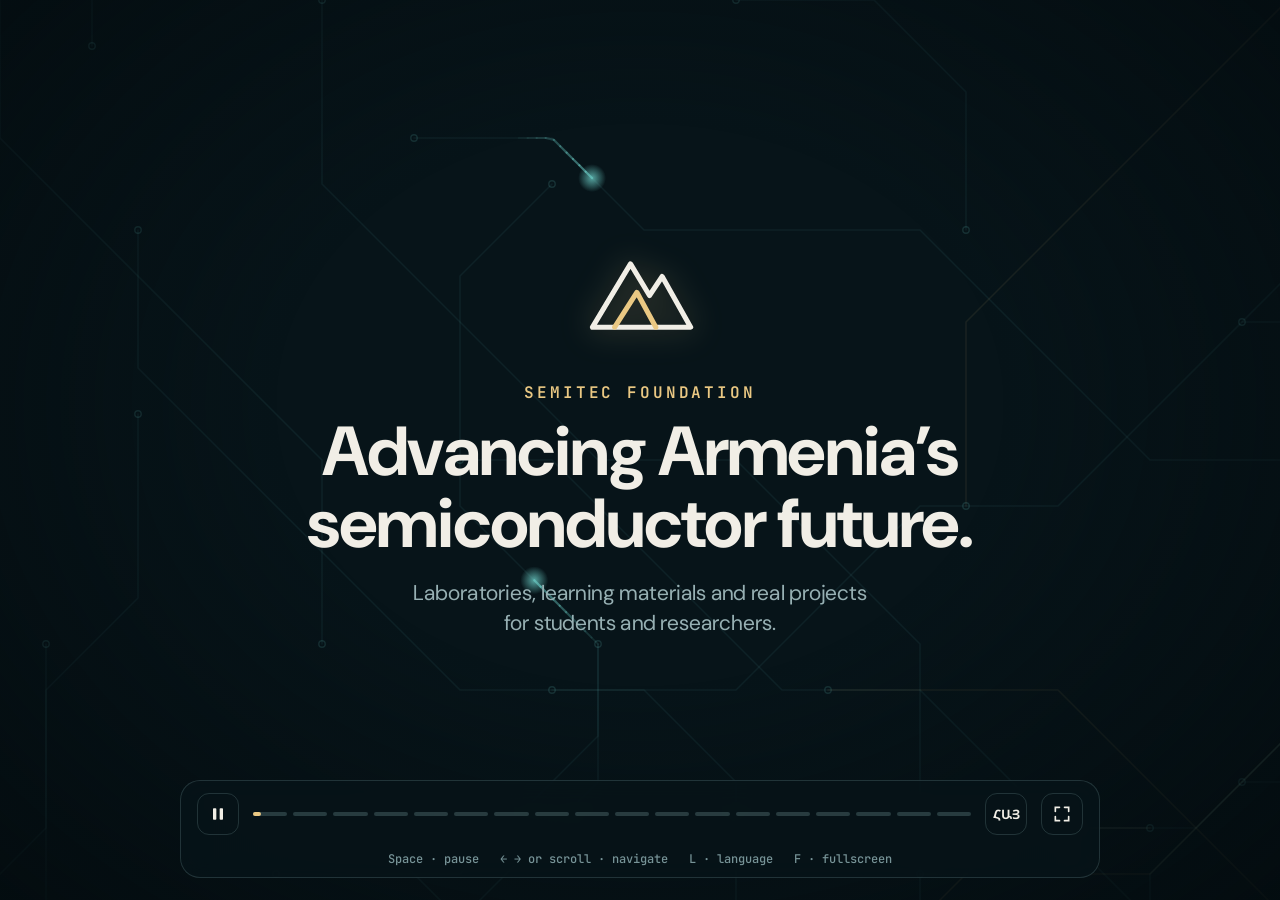
==== expo/index.html @ ccad84dd "Focus Areas: five directions, presentation chapters and path events - Replace the six charter cards " ====
<!DOCTYPE html>
<html lang="en">
<head>
<meta charset="utf-8">
<meta name="viewport" content="width=device-width, initial-scale=1">
<title>SemiTec Foundation — Expo presentation</title>
<link rel="preconnect" href="https://fonts.googleapis.com">
<link rel="stylesheet" href="https://fonts.googleapis.com/css2?family=DM+Sans:opsz,wght@9..40,400;9..40,500;9..40,700&family=Noto+Sans+Armenian:wght@400;500;700&family=JetBrains+Mono:wght@400;600&display=swap">
<link rel="stylesheet" href="css/expo.css">
</head>
<body>
<canvas id="backdrop" aria-hidden="true"></canvas>

<main id="stage" aria-live="polite">

  <!-- 1 · INTRO -->
  <section class="scene s-intro" data-duration="9000">
    <svg class="logo-mark a" viewBox="0 0 40 40" aria-hidden="true" style="--anim:fade;--d:.1s">
      <path class="draw" pathLength="1" d="M5 29 17 9l6 10 4-6 9 16H5Z" style="--d:.2s;--dur:2.2s"/>
      <path class="draw gold" pathLength="1" d="m12 29 7-11 6 11" style="--d:1.2s;--dur:1.6s"/>
    </svg>
    <p class="kicker a" style="--d:1.6s" data-i18n="s1.kicker"></p>
    <h1 class="words" data-i18n="s1.title" style="--d:2s"></h1>
    <p class="sub a" style="--d:3.6s" data-i18n="s1.sub"></p>
    <div class="scanline a" style="--anim:scan;--d:2.4s;--dur:3s"></div>
  </section>

  <!-- 2 · THE GAP -->
  <section class="scene s-gap" data-chapter="labs" data-duration="11000">
    <p class="kicker a" data-i18n="s2.kicker"></p>
    <h2 class="words small" data-i18n="s2.title" style="--d:.3s"></h2>
    <svg class="gap-art" viewBox="0 0 1600 420" aria-hidden="true">
      <defs>
        <linearGradient id="cliff" x1="0" y1="0" x2="0" y2="1">
          <stop offset="0" stop-color="#16343a"/><stop offset="1" stop-color="#071419" stop-opacity="0"/>
        </linearGradient>
      </defs>
      <g class="a" style="--anim:left;--d:1.4s">
        <path d="M0 200 H500 L460 420 H0 Z" fill="url(#cliff)" stroke="#397b80" stroke-width="2"/>
        <text x="60" y="270" class="t-big" data-i18n="s2.left"></text>
        <text x="60" y="314" class="t-small" data-i18n="s2.leftSub"></text>
      </g>
      <g class="a" style="--anim:right;--d:1.6s">
        <path d="M1100 200 H1600 V420 H1140 Z" fill="url(#cliff)" stroke="#397b80" stroke-width="2"/>
        <text x="1540" y="270" class="t-big" text-anchor="end" data-i18n="s2.right"></text>
        <text x="1540" y="314" class="t-small" text-anchor="end" data-i18n="s2.rightSub"></text>
      </g>
      <g class="planks">
        <rect class="a" x="510" y="186" width="62" height="22" rx="4" style="--anim:drop;--d:3.0s"/>
        <rect class="a" x="584" y="186" width="62" height="22" rx="4" style="--anim:drop;--d:3.15s"/>
        <rect class="a" x="658" y="186" width="62" height="22" rx="4" style="--anim:drop;--d:3.3s"/>
        <rect class="a" x="732" y="186" width="62" height="22" rx="4" style="--anim:drop;--d:3.45s"/>
        <rect class="a" x="806" y="186" width="62" height="22" rx="4" style="--anim:drop;--d:3.6s"/>
        <rect class="a" x="880" y="186" width="62" height="22" rx="4" style="--anim:drop;--d:3.75s"/>
        <rect class="a" x="954" y="186" width="62" height="22" rx="4" style="--anim:drop;--d:3.9s"/>
        <rect class="a" x="1028" y="186" width="62" height="22" rx="4" style="--anim:drop;--d:4.05s"/>
      </g>
      <path class="draw" pathLength="1" d="M510 166 Q800 76 1090 166" fill="none" stroke="#eac883" stroke-width="3" style="--d:4.3s;--dur:1.4s"/>
      <text class="a t-bridge" x="800" y="96" text-anchor="middle" style="--anim:fade;--d:5s" data-i18n="s2.bridge"></text>
      <circle class="pulse-dot" cx="0" cy="196" r="9"/>
    </svg>
    <p class="note a" style="--d:6s" data-i18n="s2.note"></p>
  </section>

  <!-- 3 · PURPOSE -->
  <section class="scene s-purpose" data-duration="11000">
    <p class="kicker a" data-i18n="s3.kicker"></p>
    <h2 class="words" data-i18n="s3.title" style="--d:.3s"></h2>
    <div class="pillars">
      <svg class="pillar-link" viewBox="0 0 1660 40" preserveAspectRatio="none" aria-hidden="true">
        <path class="draw flowline" pathLength="1" d="M0 20 H1660" style="--d:1.2s;--dur:2s"/>
      </svg>
      <article class="card a" style="--anim:rise;--d:1.4s">
        <svg class="icon" viewBox="0 0 64 64" aria-hidden="true"><rect x="8" y="34" width="48" height="18" rx="3"/><rect x="16" y="12" width="32" height="22" rx="3"/><path d="M24 52v6M40 52v6M22 20h20M22 26h12"/></svg>
        <h3 data-i18n="s3.p1"></h3><p data-i18n="s3.p1t"></p>
      </article>
      <article class="card a" style="--anim:rise;--d:2.2s">
        <svg class="icon" viewBox="0 0 64 64" aria-hidden="true"><path d="M10 14h18a6 6 0 0 1 6 6v32a5 5 0 0 0-5-5H10Z"/><path d="M54 14H40a6 6 0 0 0-6 6v32a5 5 0 0 1 5-5h15Z"/></svg>
        <h3 data-i18n="s3.p2"></h3><p data-i18n="s3.p2t"></p>
      </article>
      <article class="card a" style="--anim:rise;--d:3.0s">
        <svg class="icon" viewBox="0 0 64 64" aria-hidden="true"><circle cx="32" cy="32" r="22"/><circle cx="32" cy="32" r="12"/><circle cx="32" cy="32" r="3"/><path d="M32 4v8M32 52v8M4 32h8M52 32h8"/></svg>
        <h3 data-i18n="s3.p3"></h3><p data-i18n="s3.p3t"></p>
      </article>
    </div>
  </section>

  <!-- 4 · LABORATORY -->
  <section class="scene s-lab" data-chapter="labs" data-duration="12000">
    <div class="col">
      <p class="kicker a" data-i18n="s4.kicker"></p>
      <h2 class="words" data-i18n="s4.title" style="--d:.3s"></h2>
      <ul class="ticks">
        <li class="a" style="--anim:left;--d:1.6s" data-i18n="s4.i1"></li>
        <li class="a" style="--anim:left;--d:2.2s" data-i18n="s4.i2"></li>
        <li class="a" style="--anim:left;--d:2.8s" data-i18n="s4.i3"></li>
        <li class="a" style="--anim:left;--d:3.4s" data-i18n="s4.i4"></li>
      </ul>
    </div>
    <div class="lab-room a" style="--anim:fade;--d:.8s">
      <div class="benches">
        <div class="bench a" style="--anim:pop;--d:1.4s"><i class="scr"></i><i class="pcb"></i></div>
        <div class="bench a" style="--anim:pop;--d:1.6s"><i class="scr"></i><i class="pcb"></i></div>
        <div class="bench a" style="--anim:pop;--d:1.8s"><i class="scr"></i><i class="pcb"></i></div>
        <div class="bench a" style="--anim:pop;--d:2.0s"><i class="scr"></i><i class="pcb"></i></div>
        <div class="bench a" style="--anim:pop;--d:2.2s"><i class="scr"></i><i class="pcb"></i></div>
        <div class="bench a" style="--anim:pop;--d:2.4s"><i class="scr"></i><i class="pcb"></i></div>
        <div class="bench a" style="--anim:pop;--d:2.6s"><i class="scr"></i><i class="pcb"></i></div>
        <div class="bench a" style="--anim:pop;--d:2.8s"><i class="scr"></i><i class="pcb"></i></div>
      </div>
      <p class="room-label a" style="--anim:fade;--d:4s" data-i18n="s4.label"></p>
    </div>
  </section>

  <!-- 5 · BOARD -->
  <section class="scene s-board" data-chapter="labs" data-duration="15000">
    <div class="board-head">
      <p class="kicker a" data-i18n="s5.kicker"></p>
      <h2 class="words" data-i18n="s5.title" style="--d:.3s"></h2>
      <p class="sub a" style="--d:1.2s" data-i18n="s5.sub"></p>
    </div>
    <div class="board-wrap a" style="--anim:zoom;--d:.6s;--dur:1.6s"><div class="board-slot"></div></div>
    <div class="specs">
      <div class="spec a" style="--anim:rise;--d:3.2s"><b class="count" data-to="154" data-suffix="K" data-delay="3.4"></b><span data-i18n="s5.k1"></span></div>
      <div class="spec a" style="--anim:rise;--d:3.5s"><b class="count" data-to="71" data-suffix="K" data-delay="3.7"></b><span data-i18n="s5.k2"></span></div>
      <div class="spec a" style="--anim:rise;--d:3.8s"><b class="count" data-to="360" data-delay="4.0"></b><span data-i18n="s5.k3"></span></div>
      <div class="spec a" style="--anim:rise;--d:4.1s"><b class="count" data-to="7.6" data-dec="1" data-suffix=" Mb" data-delay="4.3"></b><span data-i18n="s5.k4"></span></div>
      <div class="spec a" style="--anim:rise;--d:4.4s"><b class="count" data-to="4" data-delay="4.6"></b><span data-i18n="s5.k5"></span></div>
      <div class="spec a" style="--anim:rise;--d:4.7s"><b>4–8 GB</b><span data-i18n="s5.k6"></span></div>
    </div>
    <p class="io a" style="--anim:fade;--d:6s" data-i18n="s5.io"></p>
    <p class="note a" style="--d:8s" data-i18n="s5.note"></p>
  </section>

  <!-- 6 · BOARD TOUR -->
  <section class="scene s-tour" data-chapter="labs" data-duration="38000">
    <div class="tour-side">
      <p class="kicker a" data-i18n="tour.kicker"></p>
      <div class="tour-card a" style="--anim:left;--d:.6s">
        <p class="tour-num"><b>01</b> / 12</p>
        <h2 class="tour-name"></h2>
        <p class="tour-text"></p>
        <div class="tour-bar"><i></i></div>
      </div>
    </div>
    <div class="tour-view a" style="--anim:zoom;--d:.2s;--dur:1.4s">
      <div class="tour-cam"><div class="board-slot tour-board"></div></div>
    </div>
  </section>

  <!-- 7 · INSIDE THE FPGA -->
  <section class="scene s-zoom" data-chapter="labs" data-duration="33000">
    <div class="zoom-side">
      <p class="kicker a" data-i18n="f.kicker"></p>
      <h2 class="words" data-i18n="f.title" style="--d:.3s"></h2>
      <ol class="crumbs a" style="--anim:fade;--d:1s">
        <li data-i18n="f.l0"></li><li data-i18n="f.l1"></li><li data-i18n="f.l2"></li>
        <li data-i18n="f.l3"></li><li data-i18n="f.l4"></li><li data-i18n="f.l5"></li>
      </ol>
      <p class="zoom-text"></p>
      <p class="zoom-note" data-i18n="f.note"></p>
    </div>
    <div class="zoom-view a" style="--anim:fade;--d:.2s">
      <!-- L0 package -->
      <div class="zl" style="--ox:50%;--oy:50%">
        <svg viewBox="0 0 1000 800">
          <defs><linearGradient id="zlid" x1="0" y1="0" x2="1" y2="1"><stop offset="0" stop-color="#d8dcdf"/><stop offset=".55" stop-color="#9ea7ac"/><stop offset="1" stop-color="#cfd4d7"/></linearGradient>
            <pattern id="zball" width="20" height="20" patternUnits="userSpaceOnUse"><circle cx="10" cy="10" r="4" fill="#c9a54e"/></pattern></defs>
          <rect x="230" y="130" width="540" height="540" rx="26" fill="#173a31" stroke="#2f6a5a" stroke-width="3"/>
          <rect x="246" y="146" width="508" height="508" rx="20" fill="url(#zball)" opacity=".35"/>
          <rect x="320" y="220" width="360" height="360" rx="16" fill="url(#zlid)" stroke="#6d777c" stroke-width="2"/>
          <text x="500" y="378" class="zt-big">XCZU3EG</text>
          <text x="500" y="420" class="zt-mid">-2SFVC784E</text>
          <text x="500" y="470" class="zt-sm">Zynq UltraScale+ MPSoC</text>
          <circle cx="345" cy="245" r="7" fill="#6d777c"/>
        </svg>
      </div>
      <!-- L1 die: PS + PL -->
      <div class="zl" style="--ox:76.5%;--oy:40%">
        <svg viewBox="0 0 1000 800">
          <rect x="90" y="50" width="820" height="700" rx="10" class="z-die"/>
          <rect x="110" y="70" width="290" height="660" rx="8" class="z-psr"/>
          <text x="255" y="108" class="zh">PS</text>
          <rect x="130" y="130" width="250" height="170" rx="6" class="z-sub"/><text x="255" y="156" class="zs">APU</text>
          <rect x="146" y="170" width="104" height="54" rx="4" class="z-core"/><text x="198" y="204" class="zc">A53</text>
          <rect x="260" y="170" width="104" height="54" rx="4" class="z-core"/><text x="312" y="204" class="zc">A53</text>
          <rect x="146" y="232" width="104" height="54" rx="4" class="z-core"/><text x="198" y="266" class="zc">A53</text>
          <rect x="260" y="232" width="104" height="54" rx="4" class="z-core"/><text x="312" y="266" class="zc">A53</text>
          <rect x="130" y="316" width="120" height="96" rx="6" class="z-sub"/><text x="190" y="358" class="zs">RPU</text><text x="190" y="384" class="zs2">2× R5F</text>
          <rect x="260" y="316" width="120" height="96" rx="6" class="z-sub"/><text x="320" y="358" class="zs">GPU</text><text x="320" y="384" class="zs2">Mali-400</text>
          <rect x="130" y="428" width="250" height="80" rx="6" class="z-sub"/><text x="255" y="476" class="zs">DDR4 controller</text>
          <rect x="130" y="524" width="250" height="80" rx="6" class="z-sub"/><text x="255" y="572" class="zs">USB · SD · UART · DP</text>
          <rect x="130" y="620" width="250" height="90" rx="6" class="z-sub"/><text x="255" y="672" class="zs">PMU · CSU</text>
          <rect x="420" y="70" width="470" height="660" rx="8" class="z-plr"/>
          <text x="655" y="58" class="zh2">PL</text>
          <g class="z-crs"></g>
        </svg>
      </div>
      <!-- L2 clock region (columns are generated) -->
      <div class="zl" style="--ox:40%;--oy:36%">
        <svg viewBox="0 0 1000 800"><g class="z-cols"></g></svg>
      </div>
      <!-- L3 sites (generated) -->
      <div class="zl" style="--ox:31%;--oy:42%">
        <svg viewBox="0 0 1000 800"><g class="z-sites"></g></svg>
      </div>
      <!-- L4 BELs in a slice (generated) -->
      <div class="zl" style="--ox:50%;--oy:50%">
        <svg viewBox="0 0 1000 800"><g class="z-bels"></g></svg>
      </div>
      <!-- L5 DSP48E2 + RAMB36E2 -->
      <div class="zl" style="--ox:50%;--oy:50%">
        <svg viewBox="0 0 1000 800">
          <text x="250" y="70" class="zh3">DSP48E2</text><text x="250" y="100" class="zs2">× 360 · XCZU3EG</text>
          <rect x="40" y="130" width="420" height="560" rx="14" class="z-dsp"/>
          <g class="z-io"><text x="60" y="200">A · 30</text><text x="60" y="290">D · 27</text><text x="60" y="420">B · 18</text><text x="60" y="560">C · 48</text></g>
          <rect x="150" y="210" width="120" height="90" rx="8" class="z-unit"/><text x="210" y="250" class="zu">Pre-adder</text><text x="210" y="276" class="zu2">27-bit</text>
          <rect x="150" y="360" width="120" height="110" rx="8" class="z-unit"/><text x="210" y="410" class="zu">Multiplier</text><text x="210" y="436" class="zu2">27 × 18</text>
          <rect x="300" y="300" width="130" height="190" rx="8" class="z-unit hot"/><text x="365" y="384" class="zu">ALU</text><text x="365" y="410" class="zu2">48-bit</text>
          <rect x="300" y="540" width="130" height="80" rx="8" class="z-unit"/><text x="365" y="576" class="zu">Pattern</text><text x="365" y="600" class="zu2">detector</text>
          <g class="z-wire"><path d="M110 195 H130 V250 H150"/><path d="M110 285 H150"/><path d="M270 255 H285 V390 H150 M270 415 H300"/><path d="M110 415 H150"/><path d="M110 555 H280 V460 H300"/><path d="M430 395 H455"/><path d="M365 490 V540"/></g>
          <text x="470" y="400" class="zio">P · 48</text>
          <circle r="8" class="z-pulse" style="offset-path:path('M110 195 H130 V250 H150 H270 H285 V395 H300 H430 H470')"/>
          <text x="750" y="70" class="zh3">RAMB36E2</text><text x="750" y="100" class="zs2">× 216 · 7.6 Mb</text>
          <rect x="560" y="130" width="380" height="560" rx="14" class="z-bram"/>
          <rect x="600" y="170" width="300" height="230" rx="8" class="z-half"/><text x="750" y="276" class="zu">RAMB18E2</text><text x="750" y="304" class="zu2">18 Kb · upper</text>
          <rect x="600" y="420" width="300" height="230" rx="8" class="z-half"/><text x="750" y="526" class="zu">RAMB18E2</text><text x="750" y="554" class="zu2">18 Kb · lower</text>
          <g class="z-io"><text x="575" y="724">Port A</text><text x="860" y="724">Port B</text></g>
          <g class="z-bits"></g>
        </svg>
      </div>
    </div>
  </section>

  <!-- 8 · HANDS-ON FLOW -->
  <section class="scene s-flow" data-chapter="library" data-duration="14000">
    <p class="kicker a" data-i18n="s6.kicker"></p>
    <h2 class="words" data-i18n="s6.title" style="--d:.3s"></h2>
    <div class="pipeline">
      <div class="rail"><i class="a" style="--anim:grow;--d:1.2s;--dur:6s;--ease:linear"></i></div>
      <div class="step a" style="--anim:pop;--d:1.2s"><b>1</b><h3 data-i18n="s6.a"></h3><p data-i18n="s6.at"></p></div>
      <div class="step a" style="--anim:pop;--d:2.7s"><b>2</b><h3 data-i18n="s6.b"></h3><p data-i18n="s6.bt"></p></div>
      <div class="step a" style="--anim:pop;--d:4.2s"><b>3</b><h3 data-i18n="s6.c"></h3><p data-i18n="s6.ct"></p></div>
      <div class="step a" style="--anim:pop;--d:5.7s"><b>4</b><h3 data-i18n="s6.d"></h3><p data-i18n="s6.dt"></p></div>
      <div class="step a" style="--anim:pop;--d:7.2s"><b>5</b><h3 data-i18n="s6.e"></h3><p data-i18n="s6.et"></p></div>
    </div>
    <div class="flow-bottom">
      <div class="code a" style="--anim:rise;--d:1.4s">
        <div class="code-bar"><i></i><i></i><i></i><span>blink.sv</span></div>
        <pre class="type" data-delay="1.8" data-cps="34">module blink (
  input  logic clk,
  input  logic rst_n,
  output logic led
);
  logic [26:0] count;

  always_ff @(posedge clk or negedge rst_n)
    if (!rst_n) count &lt;= '0;
    else        count &lt;= count + 1'b1;

  assign led = count[26];
endmodule</pre>
      </div>
      <div class="wave a" style="--anim:fade;--d:3.4s">
        <svg viewBox="0 0 520 170" aria-hidden="true">
          <text x="0" y="34">clk</text><path class="wv clk" d="M70 44 h12 v-24 h12 v24 h12 v-24 h12 v24 h12 v-24 h12 v24 h12 v-24 h12 v24 h12 v-24 h12 v24 h12 v-24 h12 v24 h12 v-24 h12 v24 h12 v-24 h12 v24 h12 v-24 h12 v24 h12 v-24 h12 v24 h12 v-24 h12 v24 h12 v-24 h12 v24 h12 v-24 h12 v24"/>
          <text x="0" y="94">count</text><path class="wv bus" d="M70 84 h70 l6 -10 h60 l6 10 h60 l6 -10 h60 l6 10 h60 l6 -10 h80 M70 84 h70 l6 10 h60 l6 -10 h60 l6 10 h60 l6 -10 h60 l6 10 h80"/>
          <text x="0" y="154">led</text><path class="wv led" d="M70 164 h180 v-24 h200 v24 h50"/>
        </svg>
      </div>
      <div class="mini-board a" style="--anim:zoom;--d:6.6s">
        <div class="mini-leds"><i></i><i></i><i></i><i></i><i></i><i></i><i></i><i></i></div>
        <p data-i18n="s6.live"></p>
      </div>
    </div>
  </section>

  <!-- 9 · TOOLCHAIN -->
  <section class="scene s-tools" data-chapter="library" data-duration="15000">
    <p class="kicker a" data-i18n="t.kicker"></p>
    <h2 class="words" data-i18n="t.title" style="--d:.3s"></h2>
    <div class="tools">
      <article class="tool a" style="--anim:rise;--d:1.2s">
        <div class="tool-head"><svg class="ticon" viewBox="0 0 48 48" aria-hidden="true"><rect x="12" y="12" width="24" height="24" rx="3"/><path d="M18 6v6M24 6v6M30 6v6M18 36v6M24 36v6M30 36v6M6 18h6M6 24h6M6 30h6M36 18h6M36 24h6M36 30h6"/></svg>
          <div><h3>Vivado</h3><p data-i18n="t.v"></p></div></div>
        <ul><li data-i18n="t.v1"></li><li data-i18n="t.v2"></li><li data-i18n="t.v3"></li></ul>
      </article>
      <article class="tool a" style="--anim:rise;--d:1.8s">
        <div class="tool-head"><svg class="ticon" viewBox="0 0 48 48" aria-hidden="true"><path d="M17 12 7 24l10 12M31 12l10 12-10 12M27 8l-6 32"/></svg>
          <div><h3>Vitis</h3><p data-i18n="t.s"></p></div></div>
        <ul><li data-i18n="t.s1"></li><li data-i18n="t.s2"></li><li data-i18n="t.s3"></li></ul>
      </article>
      <article class="tool a" style="--anim:rise;--d:2.4s">
        <div class="tool-head"><svg class="ticon" viewBox="0 0 48 48" aria-hidden="true"><rect x="8" y="8" width="32" height="32" rx="5"/><path d="M14 18h6M14 24h20M14 30h14"/><circle cx="34" cy="18" r="2.5"/></svg>
          <div><h3>PYNQ · Jupyter</h3><p data-i18n="t.p"></p></div></div>
        <ul><li data-i18n="t.p1"></li><li data-i18n="t.p2"></li><li data-i18n="t.p3"></li></ul>
      </article>
    </div>
    <div class="bd a" style="--anim:fade;--d:3.4s">
      <p class="bd-title" data-i18n="t.bd"></p>
      <svg viewBox="0 0 1660 230" aria-hidden="true">
        <g class="bd-wires">
          <path class="draw" pathLength="1" d="M330 115 H450" style="--d:4.4s"/>
          <path class="draw" pathLength="1" d="M710 115 H760 V45 H860" style="--d:4.8s"/>
          <path class="draw" pathLength="1" d="M710 115 H860" style="--d:5s"/>
          <path class="draw" pathLength="1" d="M710 115 H760 V185 H860" style="--d:5.2s"/>
          <path class="draw" pathLength="1" d="M1160 185 H1260 V215 H170 V170" style="--d:5.8s;--dur:2s"/>
        </g>
        <g class="bd-flow">
          <path d="M330 115 H450"/><path d="M710 115 H760 V45 H860"/><path d="M710 115 H860"/><path d="M710 115 H760 V185 H860"/><path d="M1160 185 H1260 V215 H170 V170"/>
        </g>
        <g class="bd-block a" style="--anim:pop;--d:3.8s"><rect x="10" y="60" width="320" height="110" rx="12"/><text x="170" y="108">Zynq UltraScale+</text><text x="170" y="136" class="sm">Processing System</text></g>
        <g class="bd-block a" style="--anim:pop;--d:4.2s"><rect x="450" y="75" width="260" height="80" rx="12"/><text x="580" y="122">AXI Interconnect</text></g>
        <g class="bd-block ip a" style="--anim:pop;--d:4.6s"><rect x="860" y="20" width="300" height="52" rx="10"/><text x="1010" y="53">sensor_if · custom IP</text></g>
        <g class="bd-block ip a" style="--anim:pop;--d:4.8s"><rect x="860" y="90" width="300" height="52" rx="10"/><text x="1010" y="123">axi_gpio · LEDs</text></g>
        <g class="bd-block ip a" style="--anim:pop;--d:5s"><rect x="860" y="160" width="300" height="52" rx="10"/><text x="1010" y="193">axi_dma · data to DDR4</text></g>
        <g class="bd-block out a" style="--anim:pop;--d:6.4s"><rect x="1330" y="60" width="320" height="110" rx="12"/><text x="1490" y="108">bitstream + XSA</text><text x="1490" y="136" class="sm">→ Vitis · PYNQ</text></g>
        <path class="draw bd-arrow" pathLength="1" d="M1160 46 H1250 V115 H1330" style="--d:6.2s"/>
      </svg>
    </div>
  </section>

  <!-- 10 · PS + PL, RESULTS ON THE PC -->
  <section class="scene s-pspl" data-chapter="projects" data-duration="17000">
    <div class="pspl-head">
      <p class="kicker a" data-i18n="z.kicker"></p>
      <h2 class="words" data-i18n="z.title" style="--d:.3s"></h2>
    </div>
    <div class="zynq a" style="--anim:zoom;--d:.8s">
      <svg viewBox="0 0 820 640" aria-hidden="true">
        <rect class="z-chip draw" pathLength="1" x="20" y="20" width="780" height="470" rx="18" style="--d:1s;--dur:1.6s"/>
        <text x="410" y="56" class="z-name">AMD Zynq UltraScale+ · XCZU3EG</text>
        <g class="a" style="--anim:left;--d:1.6s">
          <rect class="z-ps" x="50" y="80" width="300" height="380" rx="14"/>
          <text x="200" y="116" class="z-h">PS</text><text x="200" y="140" class="z-s" data-i18n="z.ps"></text>
          <rect class="z-core" x="80" y="160" width="110" height="70" rx="8"/><text x="135" y="201" class="z-c">A53</text>
          <rect class="z-core" x="210" y="160" width="110" height="70" rx="8"/><text x="265" y="201" class="z-c">A53</text>
          <rect class="z-core" x="80" y="244" width="110" height="70" rx="8"/><text x="135" y="285" class="z-c">A53</text>
          <rect class="z-core" x="210" y="244" width="110" height="70" rx="8"/><text x="265" y="285" class="z-c">A53</text>
          <rect class="z-row" x="80" y="332" width="240" height="46" rx="8"/><text x="200" y="361" class="z-r">DDR4 controller</text>
          <rect class="z-row" x="80" y="392" width="240" height="46" rx="8"/><text x="200" y="421" class="z-r">USB · Ethernet · UART</text>
        </g>
        <g class="a" style="--anim:right;--d:1.9s">
          <rect class="z-pl" x="470" y="80" width="300" height="380" rx="14"/>
          <text x="620" y="116" class="z-h">PL</text><text x="620" y="140" class="z-s" data-i18n="z.pl"></text>
          <rect class="z-blk" x="500" y="168" width="240" height="70" rx="8"/><text x="620" y="209" class="z-r" data-i18n="z.b1"></text>
          <rect class="z-blk" x="500" y="258" width="240" height="70" rx="8"/><text x="620" y="299" class="z-r" data-i18n="z.b2"></text>
          <rect class="z-blk" x="500" y="348" width="240" height="70" rx="8"/><text x="620" y="389" class="z-r" data-i18n="z.b3"></text>
        </g>
        <g class="z-axi a" style="--anim:fade;--d:2.8s">
          <path d="M350 203 H470"/><path d="M350 293 H470"/><path d="M350 383 H470"/>
          <text x="410" y="190">AXI</text><text x="410" y="280">AXI</text><text x="410" y="370">AXI</text>
        </g>
        <g class="z-out a" style="--anim:up;--d:3.4s">
          <path d="M200 490 V540"/><path d="M620 490 V540"/>
          <rect x="50" y="540" width="300" height="76" rx="12"/><text x="200" y="573" class="z-r">Ethernet · USB</text><text x="200" y="599" class="z-s" data-i18n="z.o1"></text>
          <rect x="470" y="540" width="300" height="76" rx="12"/><text x="620" y="573" class="z-r">Mini DisplayPort</text><text x="620" y="599" class="z-s" data-i18n="z.o2"></text>
        </g>
      </svg>
    </div>
    <div class="monitor a" style="--anim:tilt-in;--d:1.4s;--dur:1.6s">
      <div class="screen">
        <div class="nb-bar"><i></i><i></i><i></i><span>sensor_lab.ipynb — Jupyter</span><b class="kernel">Python 3 (PYNQ)</b></div>
        <div class="nb-cell"><span class="nb-in">In [1]:</span>
<pre class="type" data-lang="py" data-delay="2.4" data-cps="44">from pynq import Overlay, allocate
import matplotlib.pyplot as plt

ol  = Overlay("sensor_lab.bit")    # load the PL design
dma = ol.axi_dma
buf = allocate(shape=(1024,), dtype="u2")

dma.recvchannel.transfer(buf)      # PL → DDR4
dma.recvchannel.wait()
plt.plot(buf)                      # result on the PC</pre></div>
        <div class="nb-out a" style="--anim:fade;--d:10.2s"><span class="nb-in">Out[1]:</span>
          <svg viewBox="0 0 600 190" aria-hidden="true">
            <g class="grid"><path d="M40 20 H590 M40 65 H590 M40 110 H590 M40 155 H590"/><path d="M40 10 V170 H590"/></g>
            <path class="plot draw" pathLength="1" d="" style="--d:10.6s;--dur:2.6s;--ease:linear"/>
          </svg>
          <span class="live-tag"><i class="live"></i>live</span>
        </div>
      </div>
      <div class="stand"></div>
    </div>
  </section>

  <!-- 11 · LIVE DASHBOARDS -->
  <section class="scene s-dash" data-chapter="projects" data-duration="21000">
    <div class="dash-head">
      <p class="kicker a" data-i18n="d.kicker"></p>
      <h2 class="words" data-i18n="d.title" style="--d:.3s"></h2>
      <p class="sub a" style="--d:1s" data-i18n="d.sub"></p>
    </div>
    <div class="dash-mon a" style="--anim:zoom;--d:.8s;--dur:1.4s">
      <div class="dash-screen"><canvas class="dash" width="2400" height="1300"></canvas></div>
      <div class="stand"></div>
    </div>
  </section>

  <!-- 12 · SENSORS AND MEASUREMENT -->
  <section class="scene s-measure" data-chapter="labs" data-duration="16000">
    <p class="kicker a" data-i18n="m.kicker"></p>
    <h2 class="words" data-i18n="m.title" style="--d:.3s"></h2>
    <svg class="bench-art" viewBox="0 0 1660 600" aria-hidden="true">
      <defs>
        <clipPath id="scr"><rect x="1102" y="112" width="436" height="270" rx="6"/></clipPath>
      </defs>
      <!-- wires -->
      <g class="wires">
        <path class="draw" pathLength="1" d="M300 110 C420 110 420 300 560 300" style="--d:2.6s"/>
        <path class="draw" pathLength="1" d="M300 250 C430 250 430 340 560 340" style="--d:2.8s"/>
        <path class="draw" pathLength="1" d="M300 390 C430 390 430 380 560 380" style="--d:3s"/>
        <path class="draw" pathLength="1" d="M300 530 C430 530 430 420 560 420" style="--d:3.2s"/>
        <path class="draw" pathLength="1" d="M730 120 V240" style="--d:3.4s"/>
        <path class="draw probe" pathLength="1" d="M900 330 C980 330 980 470 1080 470" style="--d:4.2s"/>
        <path class="draw probe2" pathLength="1" d="M900 380 C1000 380 1000 520 1080 520" style="--d:4.4s"/>
      </g>
      <g class="sdots">
        <circle r="6" style="offset-path:path('M300 110 C420 110 420 300 560 300');--sd:3.6s"/>
        <circle r="6" style="offset-path:path('M300 250 C430 250 430 340 560 340');--sd:4.1s"/>
        <circle r="6" style="offset-path:path('M300 390 C430 390 430 380 560 380');--sd:4.6s"/>
        <circle r="6" style="offset-path:path('M300 530 C430 530 430 420 560 420');--sd:5.1s"/>
        <circle r="6" class="gold" style="offset-path:path('M900 330 C980 330 980 470 1080 470');--sd:5.4s"/>
      </g>
      <!-- sensor modules -->
      <g class="mod a" style="--anim:left;--d:1.2s"><rect x="40" y="70" width="260" height="80" rx="10"/><circle cx="84" cy="110" r="16"/><text x="118" y="104" class="mt" data-i18n="m.s1"></text><text x="118" y="128" class="ms">I²C · Pmod</text></g>
      <g class="mod a" style="--anim:left;--d:1.4s"><rect x="40" y="210" width="260" height="80" rx="10"/><rect x="70" y="232" width="30" height="36" rx="4"/><text x="118" y="244" class="mt" data-i18n="m.s2"></text><text x="118" y="268" class="ms">SPI · Grove</text></g>
      <g class="mod a" style="--anim:left;--d:1.6s"><rect x="40" y="350" width="260" height="80" rx="10"/><circle cx="72" cy="390" r="13"/><circle cx="104" cy="390" r="13"/><text x="128" y="384" class="mt" data-i18n="m.s3"></text><text x="128" y="408" class="ms">GPIO · Grove</text></g>
      <g class="mod a" style="--anim:left;--d:1.8s"><rect x="40" y="490" width="260" height="80" rx="10"/><path d="M66 530 q10 -22 20 0 t20 0" class="mw"/><text x="128" y="524" class="mt" data-i18n="m.s4"></text><text x="128" y="548" class="ms">ADC · Pmod</text></g>
      <g class="mod a" style="--anim:up;--d:2s"><rect x="620" y="40" width="220" height="80" rx="10"/><circle cx="660" cy="80" r="20"/><circle cx="660" cy="80" r="8"/><text x="696" y="74" class="mt">Camera</text><text x="696" y="98" class="ms">MIPI CSI</text></g>
      <!-- board -->
      <g class="mini-pcb a" style="--anim:pop;--d:.9s">
        <rect x="560" y="240" width="340" height="230" rx="16"/>
        <rect class="soc2" x="680" y="300" width="100" height="100" rx="8"/>
        <text x="730" y="356" class="b-t">ZU3EG</text>
        <text x="730" y="450" class="ms" text-anchor="middle">AUP-ZU3</text>
        <g class="mleds"><circle cx="600" cy="440" r="6"/><circle cx="620" cy="440" r="6"/><circle cx="640" cy="440" r="6"/><circle cx="660" cy="440" r="6"/></g>
      </g>
      <!-- oscilloscope -->
      <g class="scope a" style="--anim:right;--d:1.4s">
        <rect class="body" x="1080" y="80" width="560" height="460" rx="20"/>
        <rect class="scr" x="1102" y="112" width="436" height="270" rx="6"/>
        <g class="grat"><path d="M1102 157 H1538 M1102 202 H1538 M1102 247 H1538 M1102 292 H1538 M1102 337 H1538 M1189 112 V382 M1276 112 V382 M1363 112 V382 M1450 112 V382"/></g>
        <g clip-path="url(#scr)">
          <path class="ch1" d="M1102 200 q27 -60 54 0 t54 0 t54 0 t54 0 t54 0 t54 0 t54 0 t54 0 t54 0 t54 0 t54 0 t54 0 t54 0 t54 0 t54 0 t54 0 t54 0 t54 0"/>
          <path class="ch2" d="M1102 340 v-40 h27 v40 h81 v-40 h27 v40 h81 v-40 h27 v40 h81 v-40 h27 v40 h81 v-40 h27 v40 h81 v-40 h27 v40 h81 v-40 h27 v40 h81 v-40 h27 v40 h81"/>
        </g>
        <text x="1110" y="132" class="rd ch1t">CH1  1.00 kHz  3.30 Vpp</text>
        <text x="1110" y="374" class="rd ch2t">CH2  PWM 25 %</text>
        <g class="knobs"><circle cx="1580" cy="150" r="20"/><circle cx="1580" cy="220" r="20"/><circle cx="1580" cy="290" r="20"/><circle cx="1580" cy="360" r="14"/></g>
        <g class="jacks"><circle cx="1150" cy="470" r="18"/><circle cx="1230" cy="470" r="18"/><circle cx="1310" cy="470" r="18"/><circle cx="1390" cy="470" r="18"/></g>
        <text x="1150" y="514" class="ms" text-anchor="middle">CH1</text><text x="1230" y="514" class="ms" text-anchor="middle">CH2</text>
        <text x="1500" y="476" class="ms" text-anchor="middle" data-i18n="m.scope"></text>
      </g>
    </svg>
    <div class="instr">
      <span class="a" style="--anim:pop;--d:5.2s" data-i18n="m.i1"></span>
      <span class="a" style="--anim:pop;--d:5.4s" data-i18n="m.i2"></span>
      <span class="a" style="--anim:pop;--d:5.6s" data-i18n="m.i3"></span>
      <span class="a" style="--anim:pop;--d:5.8s" data-i18n="m.i4"></span>
      <span class="a" style="--anim:pop;--d:6.0s" data-i18n="m.i5"></span>
    </div>
  </section>

  <!-- 13 · PROJECT IDEAS -->
  <section class="scene s-ideas" data-chapter="projects" data-duration="15000">
    <p class="kicker a" data-i18n="x.kicker"></p>
    <h2 class="words" data-i18n="x.title" style="--d:.3s"></h2>
    <div class="ideas">
      <article class="idea a" style="--anim:rise;--d:1.2s"><svg class="iicon" viewBox="0 0 64 64"><rect x="6" y="16" width="34" height="26" rx="4"/><circle cx="23" cy="29" r="7"/><path d="M40 24l16-8v26l-16-8"/><path class="scanl" d="M8 22h30"/></svg>
        <h3 data-i18n="x.1"></h3><p data-i18n="x.1t"></p><em>MIPI · PL · DisplayPort</em></article>
      <article class="idea a" style="--anim:rise;--d:1.5s"><svg class="iicon" viewBox="0 0 64 64"><path d="M6 50h52"/><path class="bar1" d="M14 50V34"/><path class="bar2" d="M26 50V22"/><path class="bar3" d="M38 50V28"/><path class="bar4" d="M50 50V14"/></svg>
        <h3 data-i18n="x.2"></h3><p data-i18n="x.2t"></p><em>Sensors · AXI DMA · Jupyter</em></article>
      <article class="idea a" style="--anim:rise;--d:1.8s"><svg class="iicon" viewBox="0 0 64 64"><path class="sine" d="M4 32 q7 -20 14 0 t14 0 t14 0 t14 0"/><path d="M4 46h56" class="dim"/></svg>
        <h3 data-i18n="x.3"></h3><p data-i18n="x.3t"></p><em>DSP slices · Oscilloscope</em></article>
      <article class="idea a" style="--anim:rise;--d:2.1s"><svg class="iicon" viewBox="0 0 64 64"><circle cx="32" cy="32" r="20"/><g class="rotor"><path d="M32 14v36M14 32h36"/></g><circle cx="32" cy="32" r="5"/></svg>
        <h3 data-i18n="x.4"></h3><p data-i18n="x.4t"></p><em>PWM · Encoder · Logic analyzer</em></article>
      <article class="idea a" style="--anim:rise;--d:2.4s"><svg class="iicon" viewBox="0 0 64 64"><path d="M8 20h18v24H8z"/><path d="M38 14h18v36H38z"/><path class="zap" d="M26 32h12"/><path d="M44 24l6 8-6 8"/></svg>
        <h3 data-i18n="x.5"></h3><p data-i18n="x.5t"></p><em>Vitis HLS · PYNQ</em></article>
      <article class="idea a" style="--anim:rise;--d:2.7s"><svg class="iicon" viewBox="0 0 64 64"><rect x="10" y="10" width="44" height="44" rx="4"/><path d="M10 21h44M10 32h44M10 43h44M21 10v44M32 10v44M43 10v44"/><rect class="cellx" x="33" y="22" width="9" height="9"/></svg>
        <h3 data-i18n="x.6"></h3><p data-i18n="x.6t"></p><em>BIST · ECC · JTAG</em></article>
    </div>
  </section>

  <!-- 14 · LAB GALLERY (plays only when photos are listed in GALLERY in js/content.js) -->
  <section class="scene s-gallery" data-chapter="labs" data-duration="12000">
    <div class="gal-stage"></div>
    <div class="gal-cap">
      <p class="kicker a" data-i18n="g.kicker"></p>
      <h2 class="words" data-i18n="g.title" style="--d:.3s"></h2>
    </div>
  </section>

  <!-- 15 · MATERIALS -->
  <section class="scene s-materials" data-chapter="library" data-duration="13000">
    <div class="col">
      <p class="kicker a" data-i18n="s7.kicker"></p>
      <h2 class="words" data-i18n="s7.title" style="--d:.3s"></h2>
      <p class="sub a" style="--d:1.2s" data-i18n="s7.sub"></p>
      <ol class="ladder">
        <li class="a" style="--anim:left;--d:2.2s"><b data-i18n="s7.l1"></b><span data-i18n="s7.l1t"></span></li>
        <li class="a" style="--anim:left;--d:2.8s"><b data-i18n="s7.l2"></b><span data-i18n="s7.l2t"></span></li>
        <li class="a" style="--anim:left;--d:3.4s"><b data-i18n="s7.l3"></b><span data-i18n="s7.l3t"></span></li>
      </ol>
    </div>
    <div class="shots">
      <figure class="shot back a" style="--anim:tilt-in;--d:1s;--dur:1.6s"><img src="assets/lab.png" alt=""></figure>
      <figure class="shot front a" style="--anim:tilt-in;--d:1.6s;--dur:1.6s"><img src="assets/training.png" alt="SemiTec Academy training screen"></figure>
    </div>
    <div class="pkg">
      <p class="pkg-title a" style="--anim:fade;--d:4.6s" data-i18n="s7.pkg"></p>
      <div class="chips">
        <span class="a" style="--anim:pop;--d:5.0s">Memory Fundamentals</span>
        <span class="a" style="--anim:pop;--d:5.2s">Memories and Their Faults</span>
        <span class="a" style="--anim:pop;--d:5.4s">March Tests</span>
        <span class="a" style="--anim:pop;--d:5.6s">BIST Foundations</span>
        <span class="a" style="--anim:pop;--d:5.8s">MBIST Architecture</span>
        <span class="a" style="--anim:pop;--d:6.0s">Test Access: JTAG and IJTAG</span>
      </div>
    </div>
  </section>

  <!-- 16 · PROJECTS -->
  <section class="scene s-projects" data-chapter="projects" data-duration="13000">
    <div class="col">
      <p class="kicker a" data-i18n="s8.kicker"></p>
      <h2 class="words" data-i18n="s8.title" style="--d:.3s"></h2>
      <div class="levels">
        <div class="lv a" style="--anim:rise;--d:1.4s;--h:34%"><i></i><span data-i18n="s8.lv1"></span></div>
        <div class="lv a" style="--anim:rise;--d:1.8s;--h:54%"><i></i><span data-i18n="s8.lv2"></span></div>
        <div class="lv a" style="--anim:rise;--d:2.2s;--h:76%"><i></i><span data-i18n="s8.lv3"></span></div>
        <div class="lv a" style="--anim:rise;--d:2.6s;--h:100%"><i></i><span data-i18n="s8.lv4"></span></div>
      </div>
    </div>
    <div class="examples">
      <p class="ex-title a" style="--anim:fade;--d:3.4s" data-i18n="s8.ex"></p>
      <article class="ex a" style="--anim:right;--d:3.8s"><em>AUP-ZU3</em><h3 data-i18n="s8.e1"></h3><p data-i18n="s8.t1"></p></article>
      <article class="ex a" style="--anim:right;--d:4.4s"><em>AUP-ZU3</em><h3 data-i18n="s8.e2"></h3><p data-i18n="s8.t1"></p></article>
      <article class="ex a" style="--anim:right;--d:5.0s"><em>AUP-ZU3</em><h3 data-i18n="s8.e3"></h3><p data-i18n="s8.t3"></p></article>
    </div>
  </section>

  <!-- 17 · CYCLE -->
  <section class="scene s-cycle" data-chapter="projects" data-duration="12000">
    <div class="col">
      <p class="kicker a" data-i18n="s9.kicker"></p>
      <h2 class="words" data-i18n="s9.title" style="--d:.3s"></h2>
      <div class="now a" style="--anim:rise;--d:5s">
        <p class="now-title"><i class="live"></i><span data-i18n="s9.now"></span></p>
        <ul class="ticks small">
          <li data-i18n="s9.w1"></li><li data-i18n="s9.w2"></li><li data-i18n="s9.w3"></li>
        </ul>
      </div>
    </div>
    <div class="cycle a" style="--anim:zoom;--d:.8s">
      <svg viewBox="0 0 640 640" aria-hidden="true">
        <circle class="ring" cx="320" cy="320" r="230"/>
        <circle class="ring draw" pathLength="1" cx="320" cy="320" r="230" style="--d:1s;--dur:2s"/>
      </svg>
      <div class="orbit"><i></i></div>
      <div class="node n1 a" style="--anim:pop;--d:1.2s"><b>1</b><span data-i18n="s9.n1"></span></div>
      <div class="node n2 a" style="--anim:pop;--d:1.7s"><b>2</b><span data-i18n="s9.n2"></span></div>
      <div class="node n3 a" style="--anim:pop;--d:2.2s"><b>3</b><span data-i18n="s9.n3"></span></div>
      <div class="node n4 a" style="--anim:pop;--d:2.7s"><b>4</b><span data-i18n="s9.n4"></span></div>
    </div>
  </section>

  <!-- 18 · ROADMAP -->
  <section class="scene s-road" data-duration="12000">
    <p class="kicker a" data-i18n="s10.kicker"></p>
    <h2 class="words" data-i18n="s10.title" style="--d:.3s"></h2>
    <div class="road">
      <div class="road-line"><i class="a" style="--anim:grow;--d:1.2s;--dur:5s;--ease:linear"></i></div>
      <div class="stop up a" style="--anim:pop;--d:1.4s"><i class="dot now-dot"></i><span data-i18n="s10.r1"></span></div>
      <div class="stop dn a" style="--anim:pop;--d:2.6s"><i class="dot"></i><span data-i18n="s10.r2"></span></div>
      <div class="stop up a" style="--anim:pop;--d:3.8s"><i class="dot"></i><span data-i18n="s10.r3"></span></div>
      <div class="stop dn a" style="--anim:pop;--d:5.0s"><i class="dot"></i><span data-i18n="s10.r4"></span></div>
      <div class="stop up a" style="--anim:pop;--d:6.2s"><i class="dot"></i><span data-i18n="s10.r5"></span></div>
    </div>
  </section>

  <!-- 19 · JOIN -->
  <section class="scene s-join" data-duration="12000">
    <svg class="logo-mark small a" viewBox="0 0 40 40" aria-hidden="true" style="--anim:fade">
      <path class="draw" pathLength="1" d="M5 29 17 9l6 10 4-6 9 16H5Z" style="--d:.1s;--dur:1.6s"/>
      <path class="draw gold" pathLength="1" d="m12 29 7-11 6 11" style="--d:.8s;--dur:1.2s"/>
    </svg>
    <p class="kicker a" style="--d:.6s" data-i18n="s11.kicker"></p>
    <h1 class="words" data-i18n="s11.title" style="--d:.9s"></h1>
    <div class="join">
      <article class="a" style="--anim:rise;--d:2.2s"><h3 data-i18n="s11.c1"></h3><p data-i18n="s11.c1t"></p></article>
      <article class="a" style="--anim:rise;--d:2.8s"><h3 data-i18n="s11.c2"></h3><p data-i18n="s11.c2t"></p></article>
      <article class="a" style="--anim:rise;--d:3.4s"><h3 data-i18n="s11.c3"></h3><p data-i18n="s11.c3t"></p></article>
    </div>
    <p class="brandline a" style="--anim:fade;--d:4.6s" data-i18n="s11.tag"></p>
  </section>

  <!-- AUP-ZU3 board drawing (component layout follows the real board). Cloned into every .board-slot. -->
  <template id="board-tpl">
    <svg class="aup" viewBox="0 0 994 910" aria-label="AUP-ZU3 board">
      <defs>
        <linearGradient id="bmetal" x1="0" y1="0" x2="1" y2="1"><stop offset="0" stop-color="#e3e6e8"/><stop offset=".5" stop-color="#9aa3a8"/><stop offset="1" stop-color="#d3d8db"/></linearGradient>
        <linearGradient id="bpcb" x1="0" y1="0" x2="1" y2="1"><stop offset="0" stop-color="#16242d"/><stop offset="1" stop-color="#0b151c"/></linearGradient>
        <pattern id="bfins" width="12" height="12" patternUnits="userSpaceOnUse"><rect width="12" height="12" fill="#23292d"/><rect width="5" height="12" fill="#0d1013"/></pattern>
        <pattern id="bpins" width="14" height="18" patternUnits="userSpaceOnUse"><rect x="2" y="4" width="10" height="10" rx="2" fill="#d4b464"/></pattern>
      </defs>
      <rect class="b-pcb" fill="url(#bpcb)" x="6" y="12" width="982" height="890" rx="26"/>
      <g class="b-trace">
        <path d="M605 430 H640"/><path d="M605 500 H640"/><path d="M500 384 V300 H560 V215"/><path d="M450 384 V250 H386 V220"/>
        <path d="M400 470 H260 V530"/><path d="M400 420 H80 V290"/><path d="M500 556 V700 H480 V722"/><path d="M560 556 V640 H740 V725"/>
        <path d="M610 540 H860 V438"/><path d="M610 520 H940 V526"/><path d="M400 520 H100 V560"/><path d="M450 556 V680 H215 V754"/>
      </g>
      <g class="b-hole"><circle cx="40" cy="46" r="15"/><circle cx="954" cy="46" r="15"/><circle cx="40" cy="870" r="15"/><circle cx="954" cy="870" r="15"/></g>
      <!-- top edge connectors -->
      <g class="b-conn">
        <rect class="b-metal" fill="url(#bmetal)" x="128" y="0" width="70" height="80" rx="6"/><rect class="b-hole2" x="140" y="44" width="46" height="22" rx="3"/>
        <rect class="b-metal" fill="url(#bmetal)" x="284" y="34" width="64" height="62" rx="16"/><rect class="b-hole2" x="297" y="56" width="38" height="18" rx="9"/>
        <rect class="b-metal" fill="url(#bmetal)" x="409" y="34" width="64" height="62" rx="16"/><rect class="b-hole2" x="422" y="56" width="38" height="18" rx="9"/>
        <rect class="b-metal" fill="url(#bmetal)" x="547" y="38" width="58" height="52" rx="14"/><rect class="b-hole2" x="558" y="56" width="36" height="16" rx="8"/>
        <rect class="b-metal" fill="url(#bmetal)" x="706" y="40" width="100" height="94" rx="4"/><rect class="b-hole2" x="716" y="48" width="80" height="10" rx="2"/>
        <rect class="b-metal" fill="url(#bmetal)" x="832" y="38" width="58" height="52" rx="14"/><rect class="b-hole2" x="843" y="56" width="36" height="16" rx="8"/>
      </g>
      <g class="b-silk">
        <text x="232" y="62">DP TX</text><text x="316" y="116">USB 3.0</text><text x="441" y="116">USB 3.0</text>
        <text x="576" y="106">PROG UART</text><text x="905" y="68">EXT PWR</text>
        <text x="58" y="130">CAMERA</text><text x="46" y="304">MIC</text><text x="46" y="384">AUDIO IN</text><text x="46" y="464">AUDIO OUT</text>
        <text x="235" y="498">FAN</text><text x="757" y="214">SD · BOOT · JTAG</text><text x="905" y="372">SERVOS</text><text x="930" y="368" class="v">JSTICK</text>
        <text x="900" y="522">POT</text><text x="60" y="546">PMODB</text><text x="60" y="860">PMODA</text><text x="757" y="717">GROVE</text>
        <text x="812" y="752">PS</text><text x="812" y="816">PL</text><text x="812" y="878">PL</text>
        <text x="858" y="790">PS LEDS</text><text x="858" y="834">PS_PB</text><text x="930" y="900">RPI</text>
        <text x="492" y="712">RGB LEDS</text><text x="215" y="746">BTN1</text><text x="295" y="746">BTN0</text><text x="215" y="832">BTN3</text><text x="295" y="832">BTN2</text>
        <text x="682" y="370">DDR4</text><text x="958" y="124">ON</text><text x="958" y="230">OFF</text>
      </g>
      <text class="b-name" x="172" y="292">AUP-ZU3</text>
      <!-- small chips and passives -->
      <g class="b-chip">
        <rect x="205" y="160" width="52" height="52" rx="4"/><rect x="350" y="176" width="46" height="46" rx="4"/><rect x="420" y="176" width="46" height="46" rx="4"/>
        <rect x="548" y="140" width="72" height="72" rx="4"/><rect x="760" y="262" width="36" height="36" rx="3"/><rect x="836" y="104" width="44" height="44" rx="3"/>
        <rect x="780" y="452" width="46" height="46" rx="3"/><rect x="270" y="320" width="40" height="40" rx="3"/>
      </g>
      <g class="b-ind">
        <rect x="660" y="252" width="40" height="38" rx="4"/><rect x="710" y="254" width="40" height="38" rx="4"/><rect x="812" y="232" width="40" height="40" rx="4"/>
        <rect x="812" y="292" width="40" height="40" rx="4"/><rect x="788" y="404" width="34" height="34" rx="4"/>
      </g>
      <g class="b-caps">
        <rect x="372" y="346" width="22" height="12" transform="rotate(45 383 352)"/><rect x="392" y="330" width="22" height="12" transform="rotate(45 403 336)"/>
        <rect x="604" y="330" width="22" height="12" transform="rotate(-45 615 336)"/><rect x="622" y="346" width="22" height="12" transform="rotate(-45 633 352)"/>
        <rect x="372" y="580" width="22" height="12" transform="rotate(-45 383 586)"/><rect x="392" y="596" width="22" height="12" transform="rotate(-45 403 602)"/>
        <rect x="604" y="596" width="22" height="12" transform="rotate(45 615 602)"/><rect x="622" y="580" width="22" height="12" transform="rotate(45 633 586)"/>
        <rect x="492" y="566" width="12" height="22"/><rect x="510" y="566" width="12" height="22"/><rect x="350" y="440" width="22" height="12"/><rect x="350" y="458" width="22" height="12"/>
      </g>
      <!-- MIPI camera FFC, audio jacks, fan -->
      <rect class="b-ffc" x="36" y="140" width="46" height="150" rx="3"/><rect class="b-hole2" x="44" y="150" width="10" height="130"/>
      <g class="b-jack">
        <rect x="0" y="312" width="74" height="54" rx="4"/><circle cx="14" cy="339" r="11"/>
        <rect x="0" y="392" width="74" height="54" rx="4"/><circle cx="14" cy="419" r="11"/>
        <rect x="0" y="472" width="74" height="54" rx="4"/><circle cx="14" cy="499" r="11"/>
      </g>
      <rect class="b-white" x="215" y="505" width="40" height="48" rx="3"/>
      <!-- switches: power + boot -->
      <rect class="b-sw" x="944" y="132" width="30" height="80" rx="4"/><rect class="b-knob" x="948" y="140" width="22" height="30" rx="3"/>
      <rect class="b-sw" x="718" y="150" width="78" height="46" rx="4"/><rect class="b-knob" x="726" y="158" width="30" height="30" rx="3"/>
      <!-- DONE button -->
      <rect class="b-sw" x="486" y="236" width="46" height="40" rx="4"/><circle class="b-btn" cx="509" cy="256" r="12"/>
      <!-- Zynq with heatsink -->
      <g class="b-zynq">
        <rect class="b-frame" x="396" y="384" width="214" height="172" rx="6"/>
        <rect class="b-sink" fill="url(#bfins)" x="410" y="392" width="186" height="72" rx="2"/>
        <rect class="b-sink" fill="url(#bfins)" x="410" y="476" width="186" height="72" rx="2"/>
      </g>
      <!-- DDR4 -->
      <g class="b-ddr">
        <rect x="642" y="388" width="82" height="72" rx="3"/><rect x="642" y="474" width="82" height="72" rx="3"/>
        <text x="683" y="430">DDR4</text><text x="683" y="516">DDR4</text>
      </g>
      <rect class="b-strip" x="655" y="575" width="140" height="12" rx="2"/><rect class="b-strip" x="655" y="600" width="140" height="12" rx="2"/>
      <!-- servo, joystick, potentiometer -->
      <rect class="b-hdr" x="842" y="380" width="140" height="58" rx="3"/><rect x="846" y="384" width="132" height="50" fill="url(#bpins)"/>
      <rect class="b-hdr" x="952" y="256" width="20" height="98" rx="3"/><rect x="955" y="258" width="14" height="94" fill="url(#bpins)"/>
      <circle class="b-pot" cx="958" cy="484" r="26"/><circle class="b-pot2" cx="958" cy="484" r="12"/><path class="b-potl" d="M950 484 H966"/>
      <!-- Pmod+ -->
      <rect class="b-hdr" x="16" y="552" width="88" height="292" rx="3"/><rect x="64" y="564" width="28" height="270" fill="url(#bpins)"/>
      <circle class="b-ot" cx="112" cy="826" r="5"/>
      <!-- buttons -->
      <g class="b-ubtn">
        <rect x="192" y="754" width="46" height="46" rx="4"/><circle cx="215" cy="777" r="12"/>
        <rect x="272" y="754" width="46" height="46" rx="4"/><circle cx="295" cy="777" r="12"/>
        <rect x="192" y="840" width="46" height="46" rx="4"/><circle cx="215" cy="863" r="12"/>
        <rect x="272" y="840" width="46" height="46" rx="4"/><circle cx="295" cy="863" r="12"/>
      </g>
      <!-- RGB LEDs, LEDs, switches -->
      <g class="b-rgb"><rect x="424" y="722" width="18" height="18" rx="3"/><rect x="468" y="722" width="18" height="18" rx="3"/><rect x="512" y="722" width="18" height="18" rx="3"/><rect x="556" y="722" width="18" height="18" rx="3"/></g>
      <g class="b-led">
        <rect x="343" y="768" width="16" height="10" rx="2"/><rect x="385" y="768" width="16" height="10" rx="2"/><rect x="427" y="768" width="16" height="10" rx="2"/><rect x="469" y="768" width="16" height="10" rx="2"/>
        <rect x="511" y="768" width="16" height="10" rx="2"/><rect x="553" y="768" width="16" height="10" rx="2"/><rect x="595" y="768" width="16" height="10" rx="2"/><rect x="637" y="768" width="16" height="10" rx="2"/>
      </g>
      <g class="b-slide">
        <rect x="333" y="800" width="36" height="78" rx="3"/><rect x="375" y="800" width="36" height="78" rx="3"/><rect x="417" y="800" width="36" height="78" rx="3"/><rect x="459" y="800" width="36" height="78" rx="3"/>
        <rect x="501" y="800" width="36" height="78" rx="3"/><rect x="543" y="800" width="36" height="78" rx="3"/><rect x="585" y="800" width="36" height="78" rx="3"/><rect x="627" y="800" width="36" height="78" rx="3"/>
      </g>
      <g class="b-slknob">
        <rect x="341" y="812" width="20" height="26" rx="2"/><rect x="383" y="812" width="20" height="26" rx="2"/><rect x="425" y="812" width="20" height="26" rx="2"/><rect x="467" y="812" width="20" height="26" rx="2"/>
        <rect x="509" y="812" width="20" height="26" rx="2"/><rect x="551" y="812" width="20" height="26" rx="2"/><rect x="593" y="812" width="20" height="26" rx="2"/><rect x="635" y="812" width="20" height="26" rx="2"/>
      </g>
      <!-- Grove, PS LEDs, PS button -->
      <g class="b-grove">
        <rect x="722" y="725" width="74" height="42" rx="3"/><rect x="722" y="790" width="74" height="42" rx="3"/><rect x="722" y="852" width="74" height="42" rx="3"/>
      </g>
      <g class="b-psled"><rect x="822" y="800" width="14" height="9" rx="2"/><rect x="876" y="800" width="14" height="9" rx="2"/></g>
      <rect class="b-sw" x="836" y="842" width="44" height="44" rx="4"/><circle class="b-btn" cx="858" cy="864" r="12"/>
      <!-- Raspberry Pi header -->
      <rect class="b-hdr" x="942" y="520" width="36" height="372" rx="3"/><rect x="946" y="526" width="28" height="360" fill="url(#bpins)"/>
    </svg>
  </template>

</main>

<div id="pause-badge" aria-hidden="true"><svg viewBox="0 0 24 24"><rect x="6" y="5" width="4" height="14" rx="1"/><rect x="14" y="5" width="4" height="14" rx="1"/></svg><span data-i18n="hud.paused"></span></div>

<button id="big-play" type="button" aria-label="Play"><svg viewBox="0 0 24 24"><path d="M8 5v14l11-7Z"/></svg></button>

<nav id="hud" aria-label="Presentation controls">
  <button id="btn-play" type="button" aria-label="Play or pause">
    <svg class="i-pause" viewBox="0 0 24 24"><rect x="6" y="5" width="4" height="14" rx="1"/><rect x="14" y="5" width="4" height="14" rx="1"/></svg>
    <svg class="i-play" viewBox="0 0 24 24"><path d="M7 4.5v15l13-7.5Z"/></svg>
  </button>
  <div id="segments"></div>
  <button id="btn-lang" type="button" aria-label="Language">ՀԱՅ</button>
  <button id="btn-fs" type="button" aria-label="Fullscreen"><svg viewBox="0 0 24 24"><path d="M4 9V4h5M20 9V4h-5M4 15v5h5M20 15v5h-5"/></svg></button>
  <p id="hint" data-i18n="hud.hint"></p>
</nav>

<script src="js/content.js"></script>
<script src="js/backdrop.js"></script>
<script src="js/scenes.js"></script>
<script src="js/expo.js"></script>
</body>
</html>
---- expo/css/expo.css ----
/* SemiTec Foundation — expo presentation. Colours follow the foundation website (Platform/VisitPage). */
:root{
  --bg:#071419; --surface:#0b1b20; --surface-2:#0f252b;
  --text:#f1eee6; --muted:#97b0b3; --faint:#779397;
  --gold:#eac883; --gold-deep:#b08a45; --teal:#397b80; --mem:#6fd3cc;
  --line:rgba(161,203,204,.18);
  --font:'DM Sans','Noto Sans Armenian',system-ui,'Segoe UI',Arial,sans-serif;
  --mono:'JetBrains Mono',ui-monospace,'SFMono-Regular',Menlo,Consolas,monospace;
  --ease:cubic-bezier(.16,1,.3,1);
  --s:1;
}
*{box-sizing:border-box}
html,body{margin:0;height:100%;overflow:hidden;background:var(--bg);color:var(--text);font-family:var(--font);-webkit-font-smoothing:antialiased;font-synthesis:none}
body.idle:not(.paused){cursor:none}
body::after{content:"";position:fixed;inset:0;pointer-events:none;z-index:1;
  background:radial-gradient(ellipse at 50% 45%,transparent 40%,rgba(3,10,13,.75) 100%)}
#backdrop{position:fixed;inset:0;width:100%;height:100%;z-index:0}

/* ---------- stage: designed at 1920×1080, scaled to fit ---------- */
#stage{position:absolute;left:50%;top:50%;width:1920px;height:1080px;z-index:2;
  transform:translate(-50%,-50%) scale(var(--s));transform-origin:50% 50%}
.scene{position:absolute;inset:0;padding:110px 130px 150px;opacity:0;visibility:hidden;
  transform:scale(1.015);transition:opacity .9s ease,visibility .9s,transform 1.4s var(--ease)}
.scene.active{opacity:1;visibility:visible;transform:none}

/* ---------- type ---------- */
.kicker{margin:0 0 22px;font:600 24px/1 var(--mono);letter-spacing:.22em;text-transform:uppercase;color:var(--gold)}
h1{margin:0;font-size:104px;line-height:1.04;font-weight:700;letter-spacing:-.02em}
h2{margin:0;font-size:72px;line-height:1.08;font-weight:700;letter-spacing:-.015em}
h2.small{font-size:58px}
h3{margin:0;font-size:34px;font-weight:700;line-height:1.15}
.sub{margin:28px 0 0;font-size:32px;line-height:1.4;color:var(--muted);max-width:1200px;white-space:pre-line}
.note{margin:0;font-size:30px;color:var(--gold);font-weight:500}
html[lang="hy"] h1{font-size:86px}
html[lang="hy"] h2{font-size:60px}
html[lang="hy"] h2.small{font-size:44px}
html[lang="hy"] .sub{font-size:29px}
.words .ln{display:block}
.words .w{display:inline-block;white-space:pre}

/* ---------- animation system ----------
   .a       element enters when its scene becomes active
   --anim   keyframe name (default: up)   --d delay   --dur duration
   .draw    SVG stroke drawn (needs pathLength="1")                     */
.scene .a,.scene .w{opacity:0}
.scene.active .a{animation:var(--anim,up) var(--dur,1.1s) var(--ease) var(--d,0s) both}
.scene.active .w{animation:up 1s var(--ease) var(--d,0s) both}
.scene .draw{stroke-dasharray:1;stroke-dashoffset:1}
.scene.active .draw{animation:draw var(--dur,1.6s) cubic-bezier(.65,0,.35,1) var(--d,0s) forwards}
body.paused .scene,body.paused .scene *{animation-play-state:paused!important}
/* navigating while paused shows a scene in its finished state */
.scene.settled .a,.scene.settled .w{animation:none!important;opacity:1}
.scene.settled .draw{animation:none!important;stroke-dashoffset:0}

@keyframes up{from{opacity:0;transform:translateY(44px)}to{opacity:1;transform:none}}
@keyframes rise{from{opacity:0;transform:translateY(80px) scale(.96)}to{opacity:1;transform:none}}
@keyframes fade{from{opacity:0}to{opacity:1}}
@keyframes left{from{opacity:0;transform:translateX(-70px)}to{opacity:1;transform:none}}
@keyframes right{from{opacity:0;transform:translateX(70px)}to{opacity:1;transform:none}}
@keyframes pop{0%{opacity:0;transform:scale(.5)}65%{opacity:1;transform:scale(1.07)}100%{opacity:1;transform:none}}
@keyframes zoom{from{opacity:0;transform:scale(.82);filter:blur(10px)}to{opacity:1;transform:none;filter:none}}
@keyframes drop{0%{opacity:0;transform:translateY(-120px)}70%{opacity:1;transform:translateY(6px)}100%{opacity:1;transform:none}}
@keyframes grow{from{opacity:1;transform:scaleX(0)}to{opacity:1;transform:scaleX(1)}}
@keyframes draw{to{stroke-dashoffset:0}}
@keyframes tilt-in{from{opacity:0;transform:perspective(1600px) rotateY(-35deg) translateX(160px)}to{opacity:1;transform:var(--rest)}}
@keyframes scan{0%{opacity:0;top:0}15%{opacity:1}100%{opacity:0;top:100%}}

/* ---------- 1 · intro ---------- */
.s-intro{display:flex;flex-direction:column;align-items:center;justify-content:center;text-align:center}
.logo-mark{width:190px;height:190px;margin-bottom:34px;fill:none;stroke:var(--text);stroke-width:1.6;stroke-linejoin:round;stroke-linecap:round;
  filter:drop-shadow(0 0 24px rgba(234,200,131,.35))}
.logo-mark .gold{stroke:var(--gold)}
.logo-mark.small{width:120px;height:120px;margin-bottom:22px}
.s-intro h1{white-space:normal}
.s-intro .sub{text-align:center}
.scanline{position:absolute;left:0;right:0;height:2px;background:linear-gradient(90deg,transparent,var(--gold),transparent);box-shadow:0 0 30px var(--gold)}

/* ---------- 2 · gap ---------- */
.s-gap{display:flex;flex-direction:column;justify-content:center}
.gap-art{width:100%;height:auto;margin-top:56px;overflow:visible}
.gap-art .t-big{fill:var(--text);font:700 46px var(--font)}
.gap-art .t-small{fill:var(--muted);font:400 24px var(--font)}
.gap-art .t-bridge{fill:var(--gold);font:600 30px var(--mono);letter-spacing:.08em;text-transform:uppercase}
.planks rect{fill:var(--gold-deep);stroke:var(--gold);stroke-width:1.5}
.pulse-dot{fill:var(--mem);opacity:0;filter:drop-shadow(0 0 10px var(--mem))}
.s-gap.active .pulse-dot{animation:cross 3.2s ease-in-out 5.6s infinite}
@keyframes cross{0%{opacity:0;transform:translateX(300px)}10%{opacity:1}90%{opacity:1}100%{opacity:0;transform:translateX(1300px)}}
.s-gap .note{margin-top:30px}

/* ---------- 3 · purpose ---------- */
.s-purpose{display:flex;flex-direction:column;justify-content:center}
.pillars{position:relative;display:grid;grid-template-columns:repeat(3,1fr);gap:48px;margin-top:90px}
.pillar-link{position:absolute;left:0;right:0;top:118px;width:100%;height:40px;overflow:visible}
.flowline{fill:none;stroke:var(--gold);stroke-width:2;opacity:.6}
.card{position:relative;padding:48px 44px 52px;border:1px solid var(--line);border-radius:28px;
  background:linear-gradient(160deg,rgba(23,52,58,.92),rgba(9,25,30,.92));box-shadow:0 30px 80px rgba(0,0,0,.35)}
.card .icon{width:96px;height:96px;padding:18px;margin-bottom:34px;border-radius:24px;background:rgba(234,200,131,.1);
  fill:none;stroke:var(--gold);stroke-width:2.4;stroke-linecap:round;stroke-linejoin:round}
.card p{margin:18px 0 0;font-size:27px;line-height:1.45;color:var(--muted)}
.s-purpose.active .card .icon{animation:breathe 4s ease-in-out 4s infinite}
@keyframes breathe{50%{box-shadow:0 0 0 10px rgba(234,200,131,.07),0 0 40px rgba(234,200,131,.25)}}

/* ---------- 4 · laboratory ---------- */
.s-lab{display:grid;grid-template-columns:1fr 860px;gap:90px;align-items:center}
.ticks{list-style:none;margin:54px 0 0;padding:0;display:grid;gap:26px}
.ticks li{position:relative;padding-left:58px;font-size:30px;line-height:1.35}
.ticks li::before{content:"";position:absolute;left:0;top:.3em;width:30px;height:30px;border-radius:9px;border:2px solid var(--gold);
  background:linear-gradient(var(--gold),var(--gold)) center/12px 12px no-repeat}
.ticks.small li{font-size:25px;padding-left:46px}
.ticks.small li::before{width:24px;height:24px;background-size:9px 9px;top:.25em}
.lab-room{position:relative;padding:56px;border-radius:36px;border:1px solid var(--line);
  background:radial-gradient(circle at 50% 0%,rgba(57,123,128,.35),transparent 70%),rgba(8,24,29,.85)}
.benches{display:grid;grid-template-columns:repeat(4,1fr);gap:28px}
.bench{position:relative;height:200px;border-radius:20px;background:#0f262c;border:1px solid var(--line)}
.bench .scr{position:absolute;left:22%;right:22%;top:18px;height:82px;border-radius:8px;background:#163238;border:2px solid #2b5157}
.bench .pcb{position:absolute;left:18%;right:18%;bottom:24px;height:46px;border-radius:6px;background:#173a33;border:2px solid var(--teal)}
.bench .pcb::after{content:"";position:absolute;left:50%;top:50%;width:18px;height:18px;margin:-9px;border-radius:3px;background:var(--gold)}
.s-lab.active .bench .scr{animation:screen 3.2s ease-in-out infinite alternate}
.s-lab.active .bench:nth-child(1) .scr{animation-delay:2.2s}.s-lab.active .bench:nth-child(2) .scr{animation-delay:2.6s}
.s-lab.active .bench:nth-child(3) .scr{animation-delay:3s}.s-lab.active .bench:nth-child(4) .scr{animation-delay:3.4s}
.s-lab.active .bench:nth-child(5) .scr{animation-delay:3.8s}.s-lab.active .bench:nth-child(6) .scr{animation-delay:4.2s}
.s-lab.active .bench:nth-child(7) .scr{animation-delay:4.6s}.s-lab.active .bench:nth-child(8) .scr{animation-delay:5s}
@keyframes screen{to{background:#2a6b6c;border-color:var(--mem);box-shadow:0 0 30px rgba(111,211,204,.45)}}
.room-label{margin:40px 0 0;text-align:center;font:600 26px var(--mono);letter-spacing:.12em;text-transform:uppercase;color:var(--gold)}

/* ---------- 5 · board ---------- */
.s-board{display:grid;grid-template-columns:720px 1fr;grid-template-rows:auto auto auto 1fr;column-gap:80px;padding-top:90px;align-content:center}
.board-head{grid-column:1;grid-row:1}
.s-board h2{font-size:64px}
html[lang="hy"] .s-board h2{font-size:54px}
.s-board .sub{font-size:27px;margin-top:20px}
.board-wrap{grid-column:2;grid-row:1/span 4;align-self:center}
.board{width:100%;height:auto;overflow:visible;filter:drop-shadow(0 40px 60px rgba(0,0,0,.5))}
.board .holes circle{fill:#071419;stroke:#526264;stroke-width:2}
.traces path{fill:none;stroke:var(--teal);stroke-width:2.4;opacity:.6}
.traces.flow path{stroke:var(--gold);opacity:.9;stroke-dasharray:6 26}
.s-board.active .traces.flow path{animation:dash 1.6s linear infinite}
@keyframes dash{to{stroke-dashoffset:-32}}
.comp rect,.comp circle{fill:#0c2429;stroke:rgba(111,211,204,.55);stroke-width:1.6}
.comp text{fill:#cfe3e1;font:600 12px var(--mono);text-anchor:middle}
.comp text.tiny{font-size:10px;fill:var(--muted)}
.comp text.vert{transform-box:fill-box;transform-origin:center;transform:rotate(-90deg)}
.comp .swr{fill:#dcd6c5;stroke:none}
.knob{stroke:var(--gold);stroke-width:3;stroke-linecap:round}
.soc rect{fill:#1a3035;stroke:var(--gold);stroke-width:2.5}
.soc .die{fill:#0e2227;stroke:rgba(234,200,131,.4);stroke-width:1.5}
.soc .chip-a{fill:var(--gold);font:700 21px var(--mono);text-anchor:middle}
.soc .chip-b{fill:var(--muted);font:500 12px var(--font);text-anchor:middle}
.s-board.active .soc{filter:drop-shadow(0 0 0 transparent)}
.s-board.active .soc .die{animation:die 2.4s ease-in-out 3s infinite}
@keyframes die{50%{fill:#16353b;stroke:var(--gold)}}
.leds circle{fill:#22383c;stroke:#3c5b60;stroke-width:1.5}
.s-board.active .leds circle{animation:chase 1.6s linear infinite}
.leds circle:nth-child(1){animation-delay:3s!important}.leds circle:nth-child(2){animation-delay:3.2s!important}
.leds circle:nth-child(3){animation-delay:3.4s!important}.leds circle:nth-child(4){animation-delay:3.6s!important}
.leds circle:nth-child(5){animation-delay:3.8s!important}.leds circle:nth-child(6){animation-delay:4s!important}
.leds circle:nth-child(7){animation-delay:4.2s!important}.leds circle:nth-child(8){animation-delay:4.4s!important}
@keyframes chase{0%,30%{fill:#fff6dd;stroke:var(--gold);filter:drop-shadow(0 0 6px var(--gold))}31%,100%{fill:#22383c;stroke:#3c5b60;filter:none}}
.rgb circle{fill:#333}
.s-board.active .rgb circle{animation:rgb 3s linear 3s infinite}
.rgb circle:nth-child(2){animation-delay:3.75s!important}.rgb circle:nth-child(3){animation-delay:4.5s!important}.rgb circle:nth-child(4){animation-delay:5.25s!important}
@keyframes rgb{0%{fill:#ff5a5a}33%{fill:#5aff9b}66%{fill:#5aa8ff}100%{fill:#ff5a5a}}
.specs{grid-column:1;grid-row:2;display:grid;grid-template-columns:repeat(3,1fr);gap:18px;margin-top:40px}
.spec{padding:22px 24px;border-radius:20px;border:1px solid var(--line);background:rgba(11,32,37,.85)}
.spec b{display:block;font:700 46px/1 var(--mono);color:var(--gold);letter-spacing:-.02em}
.spec span{display:block;margin-top:10px;font-size:20px;color:var(--muted)}
.io{grid-column:1;grid-row:3;margin:28px 0 0;font:500 19px/1.6 var(--mono);color:#b9cfcd}
.s-board .note{grid-column:1;grid-row:4;align-self:end;font-size:27px}

/* ---------- 6 · flow ---------- */
.pipeline{position:relative;display:grid;grid-template-columns:repeat(5,1fr);gap:24px;margin-top:44px}
.rail{position:absolute;left:10%;right:10%;top:40px;height:4px;background:var(--line);border-radius:2px}
.rail i{display:block;height:100%;background:linear-gradient(90deg,var(--teal),var(--gold));transform-origin:left;box-shadow:0 0 18px var(--gold)}
.step{position:relative;text-align:center}
.step b{display:grid;place-items:center;width:84px;height:84px;margin:0 auto 22px;border-radius:50%;background:var(--surface-2);
  border:3px solid var(--gold);font:700 32px var(--mono);color:var(--gold);box-shadow:0 0 0 10px var(--bg)}
.step h3{font-size:32px}
.step p{margin:10px 0 0;font-size:23px;color:var(--muted)}
.flow-bottom{display:grid;grid-template-columns:620px 1fr 330px;gap:40px;margin-top:38px;align-items:center}
.code{border-radius:20px;overflow:hidden;border:1px solid var(--line);background:#06110f;box-shadow:0 30px 70px rgba(0,0,0,.45)}
.code-bar{display:flex;align-items:center;gap:9px;padding:14px 18px;background:#0e2025;border-bottom:1px solid var(--line)}
.code-bar i{width:13px;height:13px;border-radius:50%;background:#2c4a4f}
.code-bar span{margin-left:10px;font:500 17px var(--mono);color:var(--muted)}
.code pre{margin:0;height:404px;padding:18px 24px;font:400 19px/1.5 var(--mono);color:#d8ecd9;white-space:pre}
.code pre .caret{display:inline-block;width:11px;height:1.1em;margin-left:2px;vertical-align:-3px;background:var(--gold);animation:blink 1s steps(1) infinite}
@keyframes blink{50%{opacity:0}}
.wave svg{width:100%;overflow:visible}
.wave text{fill:var(--muted);font:500 19px var(--mono)}
.wave .wv{fill:none;stroke-width:2.6;stroke-dasharray:1400;stroke-dashoffset:1400}
.wave .clk{stroke:var(--mem)}.wave .bus{stroke:var(--teal)}.wave .led{stroke:var(--gold)}
.s-flow.active .wave .wv{animation:wave 3s linear 3.8s forwards}
.s-flow.active .wave .bus{animation-delay:4.2s}.s-flow.active .wave .led{animation-delay:4.6s}
.s-flow.settled .wave .wv{animation:none;stroke-dashoffset:0}
@keyframes wave{to{stroke-dashoffset:0}}
.mini-board{padding:34px 26px;border-radius:24px;border:2px solid var(--teal);background:linear-gradient(160deg,#143a3b,#0b2226);text-align:center}
.mini-leds{display:grid;grid-template-columns:repeat(8,1fr);gap:8px}
.mini-leds i{aspect-ratio:1;border-radius:50%;background:#22383c;border:2px solid #3c5b60}
.s-flow.active .mini-leds i{animation:chase 1.2s linear infinite}
.mini-leds i:nth-child(1){animation-delay:7.2s!important}.mini-leds i:nth-child(2){animation-delay:7.35s!important}
.mini-leds i:nth-child(3){animation-delay:7.5s!important}.mini-leds i:nth-child(4){animation-delay:7.65s!important}
.mini-leds i:nth-child(5){animation-delay:7.8s!important}.mini-leds i:nth-child(6){animation-delay:7.95s!important}
.mini-leds i:nth-child(7){animation-delay:8.1s!important}.mini-leds i:nth-child(8){animation-delay:8.25s!important}
.mini-board p{margin:22px 0 0;font:600 17px/1.4 var(--mono);color:var(--gold);letter-spacing:.02em}

/* ---------- 7 · materials ---------- */
.s-materials{display:grid;grid-template-columns:760px 1fr;grid-template-rows:1fr auto;column-gap:70px}
.ladder{list-style:none;margin:44px 0 0;padding:0;display:grid;gap:16px;counter-reset:l}
.ladder li{display:grid;grid-template-columns:250px 1fr;align-items:center;gap:20px;padding:20px 26px;border-radius:18px;border:1px solid var(--line);background:rgba(11,32,37,.8)}
.ladder li:nth-child(2){margin-left:40px}.ladder li:nth-child(3){margin-left:80px}
.ladder b{font-size:28px;color:var(--gold)}
.ladder span{font-size:23px;color:var(--muted)}
.shots{position:relative}
.shot{position:absolute;margin:0;border-radius:18px;overflow:hidden;border:1px solid rgba(234,200,131,.35);box-shadow:0 40px 90px rgba(0,0,0,.55);background:#0b1b20;transform:var(--rest)}
.shot img{display:block;width:100%;height:auto}
.shot.front{right:0;top:120px;width:780px;--rest:perspective(1600px) rotateY(-9deg)}
.shot.back{right:180px;top:10px;width:640px;opacity:.55;--rest:perspective(1600px) rotateY(-9deg)}
.s-materials.active .shot.back{animation-name:tilt-in-dim}
@keyframes tilt-in-dim{from{opacity:0;transform:perspective(1600px) rotateY(-35deg) translateX(160px)}to{opacity:.55;transform:var(--rest)}}
.s-materials.settled .shot.back{opacity:.55}
.pkg{grid-column:1/span 2;margin-top:30px}
.pkg-title{margin:0 0 16px;font:600 22px var(--mono);letter-spacing:.14em;text-transform:uppercase;color:var(--gold)}
.chips{display:flex;flex-wrap:wrap;gap:14px}
.chips span{padding:13px 24px;border-radius:999px;border:1px solid rgba(234,200,131,.45);background:rgba(234,200,131,.08);font-size:23px}

/* ---------- 8 · projects ---------- */
.s-projects{display:grid;grid-template-columns:1fr 860px;gap:90px;align-items:center}
.levels{display:grid;grid-template-columns:repeat(4,1fr);gap:22px;align-items:end;height:400px;margin-top:56px}
.lv{display:flex;flex-direction:column;justify-content:flex-end;height:100%}
.lv i{display:block;height:var(--h);border-radius:16px 16px 6px 6px;background:linear-gradient(180deg,var(--gold),rgba(176,138,69,.25));opacity:.9}
.lv:nth-child(1) i{opacity:.5}.lv:nth-child(2) i{opacity:.65}.lv:nth-child(3) i{opacity:.8}
.lv span{margin-top:16px;font-size:23px;font-weight:600;line-height:1.25;min-height:2.5em}
.examples{display:grid;gap:22px}
.ex-title{margin:0 0 4px;font:600 22px var(--mono);letter-spacing:.14em;text-transform:uppercase;color:var(--gold)}
.ex{position:relative;padding:30px 34px 30px 40px;border-radius:22px;border:1px solid var(--line);background:rgba(11,32,37,.88);overflow:hidden}
.ex::before{content:"";position:absolute;left:0;top:0;bottom:0;width:6px;background:var(--gold)}
.ex em{font:600 17px var(--mono);font-style:normal;color:var(--mem);letter-spacing:.1em}
.ex h3{margin-top:8px;font-size:31px}
.ex p{margin:10px 0 0;font-size:22px;color:var(--muted)}

/* ---------- 9 · cycle ---------- */
.s-cycle h2{font-size:64px}
.s-cycle{display:grid;grid-template-columns:1fr 680px;gap:60px;align-items:center}
.now{margin-top:60px;padding:30px 36px;border-radius:24px;border:1px solid rgba(111,211,204,.35);background:rgba(10,34,36,.85)}
.now-title{display:flex;align-items:center;gap:14px;margin:0 0 22px;font:600 22px var(--mono);letter-spacing:.14em;text-transform:uppercase;color:var(--mem)}
.live{width:14px;height:14px;border-radius:50%;background:var(--mem);box-shadow:0 0 0 0 rgba(111,211,204,.6);animation:live 1.8s ease-out infinite}
@keyframes live{to{box-shadow:0 0 0 16px rgba(111,211,204,0)}}
.now .ticks{margin:0}
.now .ticks li::before{border-color:var(--mem);background-image:linear-gradient(var(--mem),var(--mem))}
.cycle{position:relative;width:640px;height:640px}
.cycle svg{position:absolute;inset:0;width:100%;height:100%}
.ring{fill:none;stroke:var(--line);stroke-width:3}
.ring.draw{stroke:var(--gold);stroke-width:3;opacity:.7;transform:rotate(-90deg);transform-origin:320px 320px}
.orbit{position:absolute;inset:0;opacity:0}
.orbit i{position:absolute;left:320px;top:90px;width:22px;height:22px;margin:-11px;border-radius:50%;background:var(--gold);box-shadow:0 0 24px 6px rgba(234,200,131,.6)}
.s-cycle.active .orbit{opacity:1;transition:opacity .6s 3s;animation:spin 8s linear 3s infinite}
.s-cycle.settled .orbit{opacity:1}
@keyframes spin{to{transform:rotate(360deg)}}
.node{position:absolute;display:flex;flex-direction:column;align-items:center;width:270px;margin-left:-135px;text-align:center}
.node b{display:grid;place-items:center;width:78px;height:78px;margin-top:-39px;border-radius:50%;background:var(--surface-2);border:3px solid var(--teal);font:700 28px var(--mono);color:var(--text)}
.node span{margin-top:14px;padding:10px 16px;border-radius:12px;background:rgba(7,20,25,.88);font-size:24px;font-weight:600;line-height:1.25}
.n1{left:320px;top:90px}.n2{left:550px;top:320px}.n3{left:320px;top:550px}.n4{left:90px;top:320px}
.n2 span,.n4 span{max-width:230px}
.s-cycle.active .node b{animation:node 8s linear infinite}
.n1 b{animation-delay:3s!important}.n2 b{animation-delay:5s!important}.n3 b{animation-delay:7s!important}.n4 b{animation-delay:9s!important}
@keyframes node{0%,4%{background:var(--gold);color:var(--bg);border-color:var(--gold);transform:scale(1.15)}22%,100%{background:var(--surface-2);color:var(--text);border-color:var(--teal);transform:none}}

/* ---------- 10 · roadmap ---------- */
.road{position:relative;height:520px;margin-top:40px}
.road-line{position:absolute;left:0;right:0;top:50%;height:4px;margin-top:-2px;background:var(--line);border-radius:2px}
.road-line i{display:block;height:100%;background:linear-gradient(90deg,var(--gold),var(--teal));transform-origin:left;box-shadow:0 0 18px rgba(234,200,131,.6)}
.stop{position:absolute;top:50%;width:300px;margin-left:-150px;text-align:center}
.stop:nth-child(2){left:8%}.stop:nth-child(3){left:29%}.stop:nth-child(4){left:50%}.stop:nth-child(5){left:71%}.stop:nth-child(6){left:92%}
.stop .dot{position:absolute;left:50%;top:0;width:34px;height:34px;margin:-17px;border-radius:50%;background:var(--bg);border:4px solid var(--gold)}
.stop .now-dot{background:var(--gold);box-shadow:0 0 0 10px rgba(234,200,131,.15),0 0 30px var(--gold)}
.stop span{position:absolute;left:0;right:0;padding:22px 20px;border-radius:18px;border:1px solid var(--line);background:rgba(11,32,37,.9);font-size:27px;font-weight:600;line-height:1.3}
.stop.up span{bottom:50px}.stop.dn span{top:50px}
.stop span::after{content:"";position:absolute;left:50%;width:2px;height:28px;margin-left:-1px;background:var(--line)}
.stop.up span::after{top:100%}.stop.dn span::after{bottom:100%}

/* ---------- 11 · join ---------- */
.s-join{display:flex;flex-direction:column;align-items:center;text-align:center;justify-content:center}
.join{display:grid;grid-template-columns:repeat(3,1fr);gap:36px;margin-top:66px;width:100%}
.join article{padding:40px 38px;border-radius:26px;border:1px solid var(--line);background:linear-gradient(160deg,rgba(23,52,58,.9),rgba(9,25,30,.9));text-align:left}
.join article h3{color:var(--gold)}
.join article p{margin:16px 0 0;font-size:26px;line-height:1.45;color:var(--muted)}
.brandline{margin:56px 0 0;font:500 24px var(--mono);letter-spacing:.2em;text-transform:uppercase;color:var(--muted)}
.brandline b{color:var(--text)}

/* ---------- HUD ---------- */
#hud{position:fixed;left:50%;bottom:22px;z-index:5;display:flex;flex-wrap:wrap;align-items:center;gap:14px;width:min(920px,calc(100% - 32px));
  padding:12px 16px 10px;border-radius:20px;border:1px solid var(--line);background:rgba(7,20,25,.78);backdrop-filter:blur(12px);
  transform:translateX(-50%);transition:opacity .5s,transform .5s}
body.idle:not(.paused) #hud{opacity:0;transform:translate(-50%,20px);pointer-events:none}
#hud button{flex:none;display:grid;place-items:center;width:42px;height:42px;padding:0;border:1px solid var(--line);border-radius:12px;background:transparent;color:var(--text);
  font:700 13px var(--font);cursor:pointer}
#hud button:hover{border-color:var(--gold);color:var(--gold)}
#hud svg{width:20px;height:20px;fill:currentColor}
#btn-fs svg{fill:none;stroke:currentColor;stroke-width:2;stroke-linecap:round}
.i-play{display:none}
body.paused .i-play{display:block}body.paused .i-pause{display:none}
#segments{flex:1;display:flex;gap:6px;min-width:200px}
#segments button{flex:1!important;width:auto!important;height:18px!important;border:0!important;border-radius:0!important;background:transparent!important;position:relative}
#segments button::before{content:"";position:absolute;left:0;right:0;top:7px;height:4px;border-radius:2px;background:rgba(161,203,204,.22)}
#segments button i{position:absolute;left:0;top:7px;height:4px;border-radius:2px;background:var(--gold);width:0}
#hint{flex-basis:100%;margin:2px 0 0;font:500 12px var(--mono);color:var(--faint);text-align:center;white-space:pre}
#pause-badge{position:fixed;top:26px;right:28px;z-index:5;display:flex;align-items:center;gap:10px;padding:10px 18px 10px 14px;border-radius:999px;
  background:rgba(234,200,131,.14);border:1px solid rgba(234,200,131,.5);color:var(--gold);font:600 15px var(--mono);letter-spacing:.12em;text-transform:uppercase;
  opacity:0;transform:translateY(-10px);transition:.35s;pointer-events:none}
#pause-badge svg{width:18px;height:18px;fill:currentColor}
body.paused #pause-badge{opacity:1;transform:none}

@media (prefers-reduced-motion:reduce){
  .scene .a,.scene .w{animation-duration:.01s!important;animation-delay:0s!important}
}

/* ---------- Armenian adjustments ---------- */
html[lang="hy"] .kicker,html[lang="hy"] .room-label,html[lang="hy"] .pkg-title,html[lang="hy"] .ex-title,
html[lang="hy"] .now-title,html[lang="hy"] .brandline,html[lang="hy"] .mini-board p,html[lang="hy"] .gap-art .t-bridge{font-family:var(--font);letter-spacing:.08em}
html[lang="hy"] .gap-art .t-small{font-size:20px}
html[lang="hy"] .s-materials h2,html[lang="hy"] .s-projects h2,html[lang="hy"] .s-lab h2{font-size:52px}
html[lang="hy"] .s-cycle h2{font-size:50px}
html[lang="hy"] .ladder{margin-top:30px;gap:12px}
html[lang="hy"] .ladder li{padding:14px 24px}
html[lang="hy"] .ladder b{font-size:25px}
html[lang="hy"] .ladder span{font-size:20px}
html[lang="hy"] .chips span{font-size:21px;padding:10px 20px}

/* ---------- 7 · toolchain ---------- */
.tools{display:grid;grid-template-columns:repeat(3,1fr);gap:36px;margin-top:44px}
.tool{padding:30px 34px;border-radius:26px;border:1px solid var(--line);background:linear-gradient(160deg,rgba(23,52,58,.92),rgba(9,25,30,.92))}
.tool-head{display:flex;align-items:center;gap:22px}
.ticon{flex:none;width:76px;height:76px;padding:14px;border-radius:20px;background:rgba(234,200,131,.1);fill:none;stroke:var(--gold);stroke-width:2.4;stroke-linecap:round;stroke-linejoin:round}
.tool h3{font-size:34px}
.tool-head p{margin:4px 0 0;font-size:21px;color:var(--mem)}
.tool ul{margin:22px 0 0;padding:0 0 0 22px;display:grid;gap:8px;font-size:23px;line-height:1.35;color:#d6e2df}
.tool li::marker{color:var(--gold)}
.bd{margin-top:34px}
.bd-title{margin:0 0 10px;font:600 18px var(--mono);letter-spacing:.14em;text-transform:uppercase;color:var(--gold)}
.bd svg{width:100%;height:auto;overflow:visible}
.bd-wires path,.bd-arrow{fill:none;stroke:var(--teal);stroke-width:3}
.bd-arrow{stroke:var(--gold)}
.bd-flow path{fill:none;stroke:var(--gold);stroke-width:3;stroke-dasharray:6 22;opacity:0}
.s-tools.active .bd-flow path{animation:dash 1.4s linear infinite,fade .6s 7.6s both}
.s-tools.settled .bd-flow path{opacity:1}
.bd-block rect{fill:#0f2a30;stroke:var(--mem);stroke-width:2}
.bd-block.ip rect{stroke:var(--gold)}
.bd-block.out rect{fill:rgba(234,200,131,.12);stroke:var(--gold)}
.bd-block text{fill:var(--text);font:600 22px var(--font);text-anchor:middle}
.bd-block text.sm{fill:var(--muted);font-size:18px;font-weight:500}
.bd-block.ip text{font:600 19px var(--mono)}

/* ---------- 8 · PS + PL ---------- */
.s-pspl{display:grid;grid-template-columns:780px 1fr;grid-template-rows:auto 1fr;column-gap:70px;padding-top:96px}
.s-pspl h2{font-size:60px}
html[lang="hy"] .s-pspl h2{font-size:50px}
.pspl-head{grid-column:1/span 2}
.zynq{grid-column:1;align-self:center}
.zynq svg{display:block;width:100%;height:auto;max-height:640px;overflow:visible}
.zynq text{text-anchor:middle}
.z-chip{fill:rgba(234,200,131,.04);stroke:var(--gold);stroke-width:2.5}
.z-name{fill:var(--gold);font:600 18px var(--mono);letter-spacing:.06em}
.z-ps{fill:#0e2a30;stroke:var(--teal);stroke-width:2}
.z-pl{fill:#0f2326;stroke:var(--mem);stroke-width:2;stroke-dasharray:8 6}
.z-h{fill:var(--text);font:700 30px var(--font)}
.z-s{fill:var(--muted);font:500 16px var(--font)}
.z-core{fill:#173a40;stroke:var(--mem);stroke-width:1.6}
.z-c{fill:var(--gold);font:700 20px var(--mono)}
.z-row,.z-blk{fill:#0a1f24;stroke:var(--line);stroke-width:1.6}
.z-blk{stroke:rgba(111,211,204,.5)}
.z-r{fill:var(--text);font:600 18px var(--font)}
.s-pspl.active .z-core{animation:die 2s ease-in-out 3s infinite}
.s-pspl.active .z-core:nth-of-type(4){animation-delay:3.5s}.s-pspl.active .z-core:nth-of-type(5){animation-delay:4s}.s-pspl.active .z-core:nth-of-type(6){animation-delay:4.5s}
.z-axi path{stroke:var(--gold);stroke-width:5;stroke-dasharray:8 10;fill:none}
.s-pspl.active .z-axi path{animation:dash 1s linear infinite}
.s-pspl.active .z-axi path:nth-child(2){animation-direction:reverse}
.z-axi text{fill:var(--gold);font:700 15px var(--mono)}
.z-out path{stroke:var(--teal);stroke-width:3;stroke-dasharray:5 7}
.z-out rect{fill:#0e2a30;stroke:var(--gold);stroke-width:1.8}
.monitor{grid-column:2;align-self:center}
.screen{height:540px;border:14px solid #1b2a2f;border-radius:18px;background:#fafaf8;overflow:hidden;box-shadow:0 40px 90px rgba(0,0,0,.55),0 0 0 2px #2b3c41}
.stand{width:180px;height:56px;margin:0 auto;background:linear-gradient(#1b2a2f,#13201f);clip-path:polygon(30% 0,70% 0,100% 100%,0 100%)}
.nb-bar{display:flex;align-items:center;gap:8px;padding:10px 16px;background:#ebe9e3;border-bottom:1px solid #d8d6cf;font:500 15px var(--mono);color:#333}
.nb-bar i{width:11px;height:11px;border-radius:50%;background:#c9c6be}
.nb-bar span{margin-left:8px}
.nb-bar .kernel{margin-left:auto;font-weight:500;font-size:13px;padding:3px 10px;border-radius:999px;background:#e1f2e5;color:#2e7d32}
.nb-cell,.nb-out{position:relative;display:grid;grid-template-columns:76px 1fr;gap:6px;padding:14px 16px 0}
.nb-in{font:500 14px var(--mono);color:#303f9f;padding-top:10px}
.nb-out .nb-in{color:#d84315}
.nb-cell pre{margin:0;height:262px;padding:10px 14px;border:1px solid #dcdcdc;border-radius:4px;background:#f5f5f5;font:400 15.5px/1.55 var(--mono);color:#1d1d1d;white-space:pre;overflow:hidden}
.nb-cell pre .caret{background:#333}
.nb-out svg{width:100%;height:auto}
.nb-out .grid path{stroke:#e0e0e0;stroke-width:1;fill:none}
.nb-out .grid path:last-child{stroke:#999}
.plot{fill:none;stroke:#1f77b4;stroke-width:2.2;stroke-linejoin:round}
.live-tag{position:absolute;right:26px;top:16px;display:flex;align-items:center;gap:8px;font:600 13px var(--mono);color:#2e7d32;text-transform:uppercase;letter-spacing:.1em}
.live-tag .live{width:10px;height:10px;background:#43a047}

/* ---------- 9 · sensors and measurement ---------- */
.bench-art{display:block;width:1560px;height:auto;margin:22px auto 0;overflow:visible}
.wires path{fill:none;stroke:var(--teal);stroke-width:3}
.wires .probe{stroke:var(--gold)}
.wires .probe2{stroke:#4dd0f4}
.sdots circle{fill:var(--mem);opacity:0;offset-distance:0%;filter:drop-shadow(0 0 6px var(--mem))}
.sdots circle.gold{fill:var(--gold);filter:drop-shadow(0 0 6px var(--gold))}
.s-measure.active .sdots circle{animation:travel 2.2s ease-in-out var(--sd,4s) infinite}
@keyframes travel{0%{offset-distance:0%;opacity:0}10%,90%{opacity:1}100%{offset-distance:100%;opacity:0}}
.mod rect{fill:#0f2a30;stroke:rgba(111,211,204,.6);stroke-width:2}
.mod circle,.mod rect+rect{fill:#1b3d42;stroke:var(--gold);stroke-width:1.6}
.mod .mw{fill:none;stroke:var(--gold);stroke-width:2.4}
.mt{fill:var(--text);font:700 20px var(--font)}
.ms{fill:var(--muted);font:500 15px var(--mono)}
.mini-pcb>rect:first-child{fill:#123238;stroke:var(--teal);stroke-width:2.5}
.soc2{fill:#1a3035;stroke:var(--gold);stroke-width:2.2}
.b-t{fill:var(--gold);font:700 17px var(--mono);text-anchor:middle}
.mleds circle{fill:#22383c;stroke:#3c5b60}
.s-measure.active .mleds circle{animation:chase 1.2s linear infinite}
.mleds circle:nth-child(2){animation-delay:.3s!important}.mleds circle:nth-child(3){animation-delay:.6s!important}.mleds circle:nth-child(4){animation-delay:.9s!important}
.scope .body{fill:#1a2225;stroke:#3a4a4e;stroke-width:2}
.scope .scr{fill:#03150f;stroke:#2a3a3e;stroke-width:2}
.scope .grat path{stroke:rgba(111,211,204,.14);stroke-width:1;fill:none}
.scope .ch1{fill:none;stroke:#f4e04d;stroke-width:3;filter:drop-shadow(0 0 4px rgba(244,224,77,.7))}
.scope .ch2{fill:none;stroke:#4dd0f4;stroke-width:3;filter:drop-shadow(0 0 4px rgba(77,208,244,.7))}
.s-measure.active .scope .ch1,.s-measure.active .scope .ch2{animation:sweep 1.4s linear infinite}
@keyframes sweep{to{transform:translateX(-108px)}}
.rd{font:600 15px var(--mono)}
.ch1t{fill:#f4e04d}.ch2t{fill:#4dd0f4}
.knobs circle{fill:#2a3539;stroke:#55666a;stroke-width:2}
.jacks circle{fill:#0b0f10;stroke:var(--gold);stroke-width:3}
.scope .ms{fill:#b8c6c4}
.instr{display:flex;justify-content:center;flex-wrap:wrap;gap:14px;margin-top:22px}
.instr span{padding:12px 24px;border-radius:999px;border:1px solid rgba(234,200,131,.45);background:rgba(234,200,131,.08);font-size:23px}

/* ---------- 10 · project ideas ---------- */
.ideas{display:grid;grid-template-columns:repeat(3,1fr);gap:28px;margin-top:46px}
.idea{padding:28px 32px;border-radius:24px;border:1px solid var(--line);background:linear-gradient(160deg,rgba(23,52,58,.92),rgba(9,25,30,.92))}
.iicon{width:64px;height:64px;margin-bottom:18px;fill:none;stroke:var(--gold);stroke-width:2.6;stroke-linecap:round;stroke-linejoin:round;overflow:visible}
.iicon .dim{stroke:var(--teal)}
.idea h3{font-size:29px}
.idea p{margin:10px 0 14px;font-size:21px;line-height:1.4;color:var(--muted)}
.idea em{font:600 15px var(--mono);font-style:normal;color:var(--mem);letter-spacing:.06em}
.s-ideas.active .scanl{animation:scanl 1.6s ease-in-out 3s infinite alternate}
@keyframes scanl{to{transform:translateY(18px)}}
.s-ideas.active .bar1,.s-ideas.active .bar2,.s-ideas.active .bar3,.s-ideas.active .bar4{transform-box:fill-box;transform-origin:bottom;animation:bars 1.2s ease-in-out 3s infinite alternate}
.s-ideas.active .bar2{animation-delay:3.3s}.s-ideas.active .bar3{animation-delay:3.6s}.s-ideas.active .bar4{animation-delay:3.9s}
@keyframes bars{to{transform:scaleY(.45)}}
.sine{stroke-dasharray:6 6}
.s-ideas.active .sine{animation:dash 1s linear infinite}
.rotor{transform-box:view-box;transform-origin:32px 32px}
.s-ideas.active .rotor{animation:spin 2.4s linear infinite}
.zap{stroke-dasharray:4 4}
.s-ideas.active .zap{animation:dash .6s linear infinite}
.cellx{fill:var(--gold);stroke:none}
.s-ideas.active .cellx{animation:blink 1s steps(1) infinite}

/* ---------- 11 · lab gallery ---------- */
.s-gallery{padding:0}
.gal-stage{position:absolute;inset:0;overflow:hidden;z-index:0}
.gal-fig{position:absolute;inset:0;margin:0}
.s-gallery .gal-cap,.gal-fig figcaption{z-index:3}
.gal-fig img{width:100%;height:100%;object-fit:cover;display:block}
.gal-fig figcaption{position:absolute;z-index:3;right:130px;bottom:150px;max-width:760px;padding:14px 22px;border-radius:14px;background:rgba(7,20,25,.75);font-size:24px;text-align:right}
.scene.active .gal-fig{animation-name:kb}
@keyframes kb{0%{opacity:0;transform:scale(1.12)}18%{opacity:1}100%{opacity:1;transform:scale(1)}}
.s-gallery::after{content:"";position:absolute;inset:0;z-index:1;background:linear-gradient(90deg,rgba(7,20,25,.85),rgba(7,20,25,.1) 55%),linear-gradient(0deg,rgba(7,20,25,.7),transparent 40%);pointer-events:none}
.gal-cap{position:absolute;left:130px;bottom:150px;z-index:2}
.s-tools,.s-ideas,.s-measure{display:flex;flex-direction:column;justify-content:center}

/* ---------- AUP-ZU3 board drawing ---------- */
.board-slot svg{display:block;width:100%;height:auto;overflow:visible;filter:drop-shadow(0 40px 60px rgba(0,0,0,.55))}
.b-pcb{stroke:#2b4250;stroke-width:3}
.b-trace path{fill:none;stroke:#1a3340;stroke-width:3;stroke-linecap:round}
.s-board.active .b-trace path,.s-tour.active .b-trace path{stroke-dasharray:8 22;animation:dash 2.4s linear infinite}
.b-trace path{stroke:#1d3a47}
.b-hole circle{fill:#050a0d;stroke:#d4b464;stroke-width:7}
.b-metal{stroke:#7f898e;stroke-width:1.5}
.b-hole2{fill:#22282b}
.b-silk text{fill:#e9e7df;font:600 13px var(--mono);text-anchor:middle;letter-spacing:.04em}
.b-silk text.v{transform-box:fill-box;transform-origin:center;transform:rotate(-90deg)}
.b-name{fill:#eeece5;font:500 46px var(--font);letter-spacing:.01em}
.b-chip rect{fill:#1b2226;stroke:#39444a;stroke-width:1.5}
.b-ind rect{fill:#c7b48c;stroke:#8f7f5d}
.b-caps rect{fill:#c9b68e}
.b-ffc{fill:#1d1d1d;stroke:#555;stroke-width:2}
.b-jack rect{fill:#141414;stroke:#3a3a3a;stroke-width:2}.b-jack circle{fill:#000;stroke:#777;stroke-width:2}
.b-white{fill:#e8e4d8;stroke:#a9a495}
.b-sw{fill:#1a1a1a;stroke:#555;stroke-width:1.5}.b-knob{fill:#7d7d7d}.b-btn{fill:#3d3d3d;stroke:#888}
.b-frame{fill:#d9b23a;stroke:#9c7e22;stroke-width:2}
.b-sink{stroke:#000;stroke-width:1.5}
.b-ddr rect{fill:#151a1d;stroke:#3a4348;stroke-width:1.5}.b-ddr text{fill:#7f8b90;font:600 14px var(--mono);text-anchor:middle}
.b-strip{fill:#1d2328;stroke:#38434a}
.b-hdr{fill:#0e0e0e;stroke:#3a3a3a;stroke-width:1.5}
.b-pot{fill:#2a2a2a;stroke:#8a8a8a;stroke-width:2}.b-pot2{fill:#cfcfcf}.b-potl{stroke:#333;stroke-width:3}
.b-ot{fill:#7a2a2a}
.b-ubtn rect{fill:#e2ddd0;stroke:#aaa}.b-ubtn circle{fill:#3a3a3a;stroke:#111}
.b-rgb rect{fill:#e8e4d8;stroke:#999}
.s-board.active .b-rgb rect,.s-tour.active .b-rgb rect{animation:rgb 3s linear infinite}
.b-rgb rect:nth-child(2){animation-delay:.75s!important}.b-rgb rect:nth-child(3){animation-delay:1.5s!important}.b-rgb rect:nth-child(4){animation-delay:2.25s!important}
.b-led rect{fill:#e9e9e2;stroke:#999}
.s-board.active .b-led rect,.s-tour.active .b-led rect{animation:bled 1.6s linear infinite}
.b-led rect:nth-child(1){animation-delay:0s}.b-led rect:nth-child(2){animation-delay:.2s}.b-led rect:nth-child(3){animation-delay:.4s}.b-led rect:nth-child(4){animation-delay:.6s}
.b-led rect:nth-child(5){animation-delay:.8s}.b-led rect:nth-child(6){animation-delay:1s}.b-led rect:nth-child(7){animation-delay:1.2s}.b-led rect:nth-child(8){animation-delay:1.4s}
@keyframes bled{0%,25%{fill:#fffbe8;stroke:#fff3c4}26%,100%{fill:#e9e9e2}}
.b-slide rect{fill:#141414;stroke:#333}.b-slknob rect{fill:#6b4a35}
.b-grove rect{fill:#efebe1;stroke:#b5b0a3}
.b-psled rect{fill:#3c6b3c}
.s-board.active .b-psled rect,.s-tour.active .b-psled rect{animation:psled 1.4s steps(1) infinite}
@keyframes psled{50%{fill:#7dff7d}}

/* ---------- 6 · board tour ---------- */
.s-tour{display:grid;grid-template-columns:600px 1fr;column-gap:60px;align-items:center;padding-top:90px;padding-bottom:130px}
.tour-card{position:relative;padding:40px 40px 34px;border-radius:28px;border:1px solid rgba(234,200,131,.35);background:linear-gradient(160deg,rgba(23,52,58,.95),rgba(9,25,30,.95));box-shadow:0 30px 80px rgba(0,0,0,.4)}
.tour-num{margin:0;font:600 22px var(--mono);color:var(--muted);letter-spacing:.1em}
.tour-num b{font-size:46px;color:var(--gold)}
.tour-name{margin-top:18px;font-size:50px;line-height:1.1;min-height:2.2em}
html[lang="hy"] .tour-name{font-size:42px}
.tour-text{margin:20px 0 0;font-size:27px;line-height:1.45;color:#cfdcd9;min-height:5.8em}
.tour-bar{margin-top:26px;height:5px;border-radius:3px;background:var(--line);overflow:hidden}
.tour-bar i{display:block;height:100%;width:0;background:linear-gradient(90deg,var(--teal),var(--gold))}
.tour-card .swap{animation:swap .7s var(--ease) both}
@keyframes swap{from{opacity:0;transform:translateY(16px)}to{opacity:1;transform:none}}
.tour-view{position:relative;height:840px;border-radius:30px;overflow:hidden;border:1px solid var(--line);background:radial-gradient(circle at 50% 40%,rgba(57,123,128,.28),rgba(5,14,18,.9) 75%)}
.tour-cam{position:absolute;left:0;top:0;transform-origin:0 0;transition:transform 1.5s cubic-bezier(.65,0,.25,1)}
.tour-cam.instant{transition:none}
.spot-dim{fill:rgba(3,10,13,.66);transition:opacity .8s}
.spot-ring{fill:none;stroke:var(--gold);stroke-width:4;stroke-dasharray:14 10}
.spot-ring,.spot-hole{transition:x 1.5s cubic-bezier(.65,0,.25,1),y 1.5s cubic-bezier(.65,0,.25,1),width 1.5s cubic-bezier(.65,0,.25,1),height 1.5s cubic-bezier(.65,0,.25,1),opacity .6s}
.s-tour.active .spot-ring{animation:dash 1.2s linear infinite}
.spot-off .spot-dim,.spot-off .spot-ring{opacity:0}

/* ---------- 7 · inside the FPGA ---------- */
.s-zoom{display:grid;grid-template-columns:560px 1fr;column-gap:60px;align-items:center;padding-top:90px;padding-bottom:130px}
.crumbs{list-style:none;margin:40px 0 0;padding:0;display:grid;gap:10px;counter-reset:c}
.crumbs li{position:relative;padding:12px 18px 12px 64px;border-radius:14px;border:1px solid transparent;font-size:25px;color:var(--faint);transition:.6s}
.crumbs li::before{counter-increment:c;content:counter(c,decimal-leading-zero);position:absolute;left:18px;top:50%;transform:translateY(-50%);font:600 18px var(--mono);color:var(--faint)}
.crumbs li.on{color:var(--muted)}
.crumbs li.cur{color:var(--text);border-color:rgba(234,200,131,.45);background:rgba(234,200,131,.08)}
.crumbs li.cur::before{color:var(--gold)}
.zoom-text{margin:28px 0 0;font-size:25px;line-height:1.5;color:#cfdcd9;min-height:6em}
.zoom-text.swap{animation:swap .7s var(--ease) both}
.zoom-note{margin:14px 0 0;font:500 16px var(--mono);color:var(--faint)}
.zoom-view{position:relative;height:840px;border-radius:30px;overflow:hidden;border:1px solid var(--line);background:radial-gradient(circle at 50% 45%,rgba(20,48,56,.85),rgba(4,12,16,.95) 80%)}
.zl{position:absolute;inset:20px;opacity:0;transform:scale(.3);transform-origin:var(--ox) var(--oy);transition:transform 1.8s cubic-bezier(.7,0,.25,1),opacity 1.1s ease}
.zl.now{opacity:1;transform:none}
.zl.past{opacity:0;transform:scale(8);transition:transform 1.8s cubic-bezier(.7,0,.25,1),opacity 1.4s ease .3s}
.zl svg{width:100%;height:100%}
.zl text{text-anchor:middle}
.zt-big{fill:#1d2428;font:700 54px var(--mono)}.zt-mid{fill:#3c464b;font:600 28px var(--mono)}.zt-sm{fill:#3c464b;font:600 24px var(--font)}
.z-die{fill:#0c1a20;stroke:var(--gold);stroke-width:3}
.z-psr{fill:#0f2c35;stroke:var(--teal);stroke-width:2.5}
.z-plr{fill:#0c2025;stroke:var(--mem);stroke-width:2.5;stroke-dasharray:10 7}
.zh{fill:var(--text);font:700 34px var(--font)}.zh2{fill:var(--mem);font:700 30px var(--font)}.zh3{fill:var(--gold);font:700 36px var(--mono)}
.z-sub{fill:#0a1f25;stroke:rgba(111,211,204,.45);stroke-width:1.6}
.zs{fill:var(--text);font:600 20px var(--font)}.zs2{fill:var(--muted);font:500 18px var(--mono)}
.z-core{fill:#173a40;stroke:var(--mem)}.zc{fill:var(--gold);font:700 20px var(--mono)}
.z-cr{fill:rgba(111,211,204,.04);stroke:rgba(111,211,204,.45);stroke-width:1.5}
.z-cr.hot{fill:rgba(234,200,131,.12);stroke:var(--gold);stroke-width:3}
.z-crl{fill:var(--muted);font:600 17px var(--mono)}
.z-colline{stroke-width:7}
.z-c-clb{fill:#12363c;stroke:#2c6a70}.z-c-dsp{fill:#3a3015;stroke:#b08a45}.z-c-bram{fill:#152a46;stroke:#4b7bc4}
.z-hcs{fill:rgba(234,200,131,.25);stroke:var(--gold);stroke-width:1.5}
.z-lab{fill:var(--text);font:600 18px var(--mono)}.z-lab.g{fill:var(--gold)}.z-lab.b{fill:#8fb6f0}.z-lab.t{fill:var(--mem)}
.z-site{stroke-width:1.6}
.z-site.clb{fill:#10313a;stroke:#2f7077}.z-site.clbm{fill:#123a3a;stroke:#3b8f86}.z-site.dsp{fill:#33290f;stroke:#c29b4f}.z-site.bram{fill:#13243d;stroke:#5b8bd4}
.z-site.hot{fill:rgba(234,200,131,.2);stroke:var(--gold);stroke-width:3.5}
.z-sn{fill:#cfe3e1;font:500 13px var(--mono)}
.z-slice{fill:#0b1d22;stroke:var(--gold);stroke-width:3}
.z-lut{fill:#12363c;stroke:var(--mem);stroke-width:1.6}.z-ff{fill:#1b2f4b;stroke:#7aa6e6;stroke-width:1.6}
.z-mux{fill:#33290f;stroke:var(--gold);stroke-width:1.6}.z-carry{fill:#2a1f3d;stroke:#b28ff0;stroke-width:1.8}
.z-bl{fill:var(--text);font:600 15px var(--mono)}.z-bl.s{font-size:12px;fill:var(--muted)}
.z-net{fill:none;stroke:rgba(111,211,204,.35);stroke-width:2}
.z-pulse{fill:var(--gold);filter:drop-shadow(0 0 8px var(--gold));offset-distance:0%}
.zl.now .z-pulse{animation:travel 2.6s ease-in-out .8s infinite}
.z-dsp{fill:#1a160a;stroke:#c29b4f;stroke-width:3}.z-bram{fill:#0d1a2c;stroke:#5b8bd4;stroke-width:3}
.z-unit{fill:#2c2410;stroke:var(--gold);stroke-width:2}.z-unit.hot{fill:#3d3112}
.z-half{fill:#13243d;stroke:#7aa6e6;stroke-width:2}
.zu{fill:var(--text);font:700 22px var(--font)}.zu2{fill:var(--muted);font:500 18px var(--mono)}
.z-io text,.zio{fill:var(--muted);font:600 18px var(--mono);text-anchor:start}
.z-wire path{fill:none;stroke:rgba(234,200,131,.6);stroke-width:2.5}
.z-bits rect{fill:#7aa6e6;opacity:.15}
.zl.now .z-bits rect{animation:bit 2s steps(1) infinite}
@keyframes bit{50%{opacity:.75}}

/* ---------- 11 · dashboards ---------- */
.s-dash{display:grid;grid-template-columns:520px 1fr;column-gap:60px;align-items:center;padding-top:90px;padding-bottom:130px}
.s-dash .sub{font-size:27px}
.dash-mon{align-self:center}
.dash-screen{border:16px solid #1b2a2f;border-radius:20px;background:#08141a;overflow:hidden;box-shadow:0 40px 90px rgba(0,0,0,.55),0 0 0 2px #2b3c41}
.dash-screen canvas{display:block;width:100%;height:auto}

.s-tour .board-slot svg{filter:none}
.s-tour.active .b-trace path{animation:none}
.tour-cam{will-change:transform}

/* ---------- embedded (website) mode ---------- */
#big-play{display:none}
body.embed.paused #big-play{display:grid;place-items:center;position:fixed;left:50%;top:50%;z-index:6;width:110px;height:110px;margin:-55px;border-radius:50%;
  border:2px solid rgba(234,200,131,.7);background:rgba(7,20,25,.72);color:var(--gold);cursor:pointer;backdrop-filter:blur(8px);box-shadow:0 0 0 12px rgba(234,200,131,.08)}
body.embed.paused #big-play:hover{background:rgba(234,200,131,.18)}
#big-play svg{width:46px;height:46px;fill:currentColor;margin-left:6px}
body.embed #hint,body.embed #pause-badge{display:none}
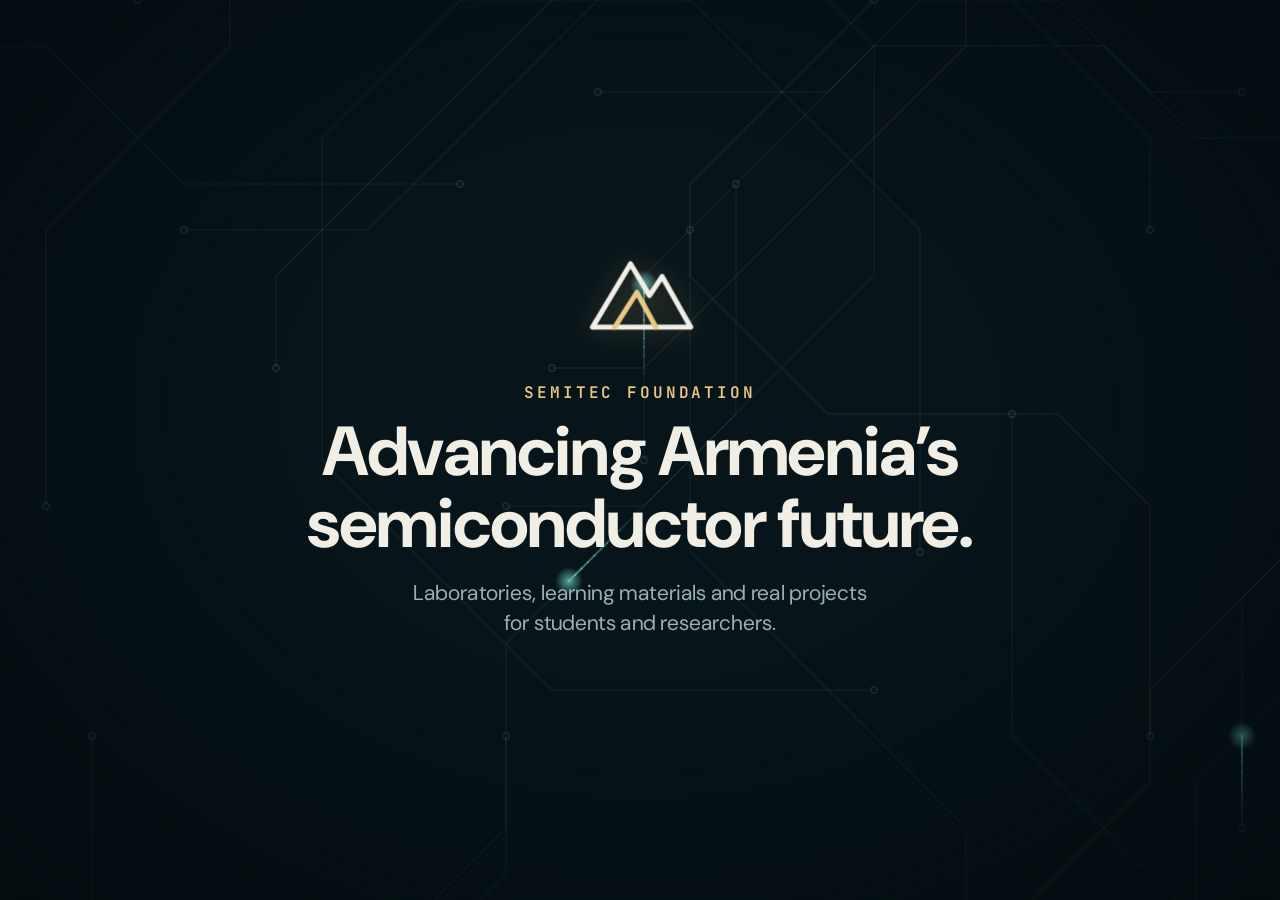
==== commit e005ea2d: "Presentation: hackathons and meetings chapters; Watch buttons for directions 4-5 - 8 new scenes: hac" ====
--- a/expo/index.html
+++ b/expo/index.html
@@ -565,6 +565,139 @@
     </div>
   </section>
 
+  <!-- HACKATHONS 1 · THE CHALLENGE -->
+  <section class="scene s-hack" data-chapter="hackathons" data-duration="12000">
+    <div class="col">
+      <p class="kicker a" data-i18n="h1.kicker"></p>
+      <h2 class="words" data-i18n="h1.title" style="--d:.3s"></h2>
+      <p class="sub a" style="--d:1.2s" data-i18n="h1.sub"></p>
+      <div class="clock a" style="--anim:pop;--d:1.6s"><span class="clock-t">24:00:00</span><small data-i18n="h1.clock"></small></div>
+    </div>
+    <div class="arena a" style="--anim:fade;--d:.6s"><div class="tboard" style="left:100px;top:375px;--d:1.0s"><i></i><b>Team 1</b></div><div class="tboard" style="left:360px;top:205px;--d:1.2s"><i></i><b>Team 2</b></div><div class="tboard" style="left:620px;top:375px;--d:1.4s"><i></i><b>Team 3</b></div><i class="tdot" style="left:108px;top:497px;--sx:181px;--sy:-380px;--d:1.40s"></i><i class="tdot" style="left:368px;top:327px;--sx:183px;--sy:-255px;--d:1.49s"></i><i class="tdot" style="left:628px;top:497px;--sx:-169px;--sy:-255px;--d:1.58s"></i><i class="tdot" style="left:78px;top:442px;--sx:-2px;--sy:-118px;--d:1.67s"></i><i class="tdot" style="left:338px;top:272px;--sx:-278px;--sy:9px;--d:1.76s"></i><i class="tdot" style="left:598px;top:442px;--sx:-512px;--sy:-360px;--d:1.85s"></i><i class="tdot" style="left:104px;top:386px;--sx:266px;--sy:124px;--d:1.94s"></i><i class="tdot" style="left:364px;top:216px;--sx:-235px;--sy:-56px;--d:2.03s"></i><i class="tdot" style="left:624px;top:386px;--sx:-92px;--sy:194px;--d:2.12s"></i><i class="tdot" style="left:236px;top:386px;--sx:256px;--sy:-126px;--d:2.21s"></i><i class="tdot" style="left:496px;top:216px;--sx:315px;--sy:-159px;--d:2.30s"></i><i class="tdot" style="left:756px;top:386px;--sx:-39px;--sy:-188px;--d:2.39s"></i><i class="tdot" style="left:262px;top:442px;--sx:-117px;--sy:-344px;--d:2.48s"></i><i class="tdot" style="left:522px;top:272px;--sx:-245px;--sy:231px;--d:2.57s"></i><i class="tdot" style="left:782px;top:442px;--sx:-607px;--sy:-75px;--d:2.66s"></i><i class="tdot" style="left:232px;top:498px;--sx:309px;--sy:-252px;--d:2.75s"></i><i class="tdot" style="left:492px;top:328px;--sx:-24px;--sy:-261px;--d:2.84s"></i><i class="tdot" style="left:752px;top:498px;--sx:-674px;--sy:-348px;--d:2.93s"></i></div>
+  </section>
+
+  <!-- HACKATHONS 2 · HOW AN EVENT WORKS -->
+  <section class="scene s-hcycle" data-chapter="hackathons" data-duration="13000">
+    <p class="kicker a" data-i18n="h2.kicker"></p>
+    <h2 class="words" data-i18n="h2.title" style="--d:.3s"></h2>
+    <div class="hc-rail"><div class="rail"><i class="a" style="--anim:grow;--d:1.2s;--dur:6.5s;--ease:linear"></i></div>
+      <svg class="hc-loop" viewBox="0 0 1660 120" preserveAspectRatio="none" aria-hidden="true"><path class="draw" pathLength="1" d="M1494 0 V60 Q1494 100 1454 100 H206 Q166 100 166 60 V0" style="--d:8s;--dur:2s"/></svg>
+    </div>
+    <div class="hc-steps">
+      <div class="step a" style="--anim:pop;--d:1.2s"><b>1</b><h3 data-i18n="h2.s1"></h3><p data-i18n="h2.s1t"></p></div><div class="step a" style="--anim:pop;--d:2.6s"><b>2</b><h3 data-i18n="h2.s2"></h3><p data-i18n="h2.s2t"></p></div><div class="step a" style="--anim:pop;--d:4.0s"><b>3</b><h3 data-i18n="h2.s3"></h3><p data-i18n="h2.s3t"></p></div><div class="step a" style="--anim:pop;--d:5.4s"><b>4</b><h3 data-i18n="h2.s4"></h3><p data-i18n="h2.s4t"></p></div><div class="step a" style="--anim:pop;--d:6.8s"><b>5</b><h3 data-i18n="h2.s5"></h3><p data-i18n="h2.s5t"></p></div>
+    </div>
+    <p class="note a" style="--d:9s" data-i18n="h2.note"></p>
+  </section>
+
+  <!-- HACKATHONS 3 · CHALLENGE IDEAS -->
+  <section class="scene s-hideas" data-chapter="hackathons" data-duration="13000">
+    <p class="kicker a" data-i18n="h3.kicker"></p>
+    <h2 class="words" data-i18n="h3.title" style="--d:.3s"></h2>
+    <div class="flips">
+      <div class="flip a" style="--anim:rise;--d:1.2s;--fd:4.2s"><div class="fl-in">
+        <div class="fl-face fl-front"><svg class="iicon" viewBox="0 0 64 64"><path class="sine" d="M4 32 q7 -20 14 0 t14 0 t14 0 t14 0"/></svg><h3 data-i18n="h3.c1"></h3><p data-i18n="h3.tag"></p></div>
+        <div class="fl-face fl-back"><h3 data-i18n="h3.c1"></h3><p data-i18n="h3.c1t"></p><em>DSP48E2 · Vivado</em></div></div></div>
+      <div class="flip a" style="--anim:rise;--d:1.6s;--fd:5.4s"><div class="fl-in">
+        <div class="fl-face fl-front"><svg class="iicon" viewBox="0 0 64 64"><path d="M6 50h52"/><path class="bar1" d="M14 50V34"/><path class="bar2" d="M26 50V22"/><path class="bar3" d="M38 50V28"/><path class="bar4" d="M50 50V14"/></svg><h3 data-i18n="h3.c2"></h3><p data-i18n="h3.tag"></p></div>
+        <div class="fl-face fl-back"><h3 data-i18n="h3.c2"></h3><p data-i18n="h3.c2t"></p><em>Grove · Pmod · Jupyter</em></div></div></div>
+      <div class="flip a" style="--anim:rise;--d:2.0s;--fd:6.6s"><div class="fl-in">
+        <div class="fl-face fl-front"><svg class="iicon" viewBox="0 0 64 64"><rect x="6" y="16" width="34" height="26" rx="4"/><circle cx="23" cy="29" r="7"/><path d="M40 24l16-8v26l-16-8"/></svg><h3 data-i18n="h3.c3"></h3><p data-i18n="h3.tag"></p></div>
+        <div class="fl-face fl-back"><h3 data-i18n="h3.c3"></h3><p data-i18n="h3.c3t"></p><em>MIPI · PL · DisplayPort</em></div></div></div>
+    </div>
+    <p class="ex-label a" style="--anim:fade;--d:3s" data-i18n="h3.label"></p>
+  </section>
+
+  <!-- HACKATHONS 4 · CONFERENCES -->
+  <section class="scene s-conf" data-chapter="hackathons" data-duration="13000">
+    <div class="col">
+      <p class="kicker a" data-i18n="h4.kicker"></p>
+      <h2 class="words" data-i18n="h4.title" style="--d:.3s"></h2>
+      <ul class="ticks">
+        <li class="a" style="--anim:left;--d:1.4s" data-i18n="h4.i1"></li>
+        <li class="a" style="--anim:left;--d:1.9s" data-i18n="h4.i2"></li>
+        <li class="a" style="--anim:left;--d:2.4s" data-i18n="h4.i3"></li>
+      </ul>
+      <p class="status a" style="--anim:fade;--d:3s"><i></i><span data-i18n="h4.status"></span></p>
+    </div>
+    <svg class="stage-art a" viewBox="0 0 860 600" style="--anim:fade;--d:.6s" aria-hidden="true">
+      <defs><linearGradient id="spot" x1="0" y1="0" x2="0" y2="1"><stop offset="0" stop-color="#eac883" stop-opacity=".5"/><stop offset="1" stop-color="#eac883" stop-opacity="0"/></linearGradient></defs>
+      <path class="cone" d="M430 0 L250 420 H610 Z" fill="url(#spot)"/>
+      <rect class="scr2" x="250" y="70" width="360" height="200" rx="10"/>
+      <path class="draw chart" pathLength="1" d="M280 240 L330 210 L380 220 L430 160 L480 175 L530 120 L580 100" style="--d:3s;--dur:2s"/>
+      <rect class="pbar" x="280" y="96" width="140" height="12" rx="4"/><rect class="pbar" x="280" y="118" width="90" height="8" rx="4"/>
+      <rect class="stagef" x="160" y="420" width="540" height="34" rx="6"/>
+      <g class="speaker a" style="--anim:up;--d:1.6s"><circle cx="560" cy="350" r="18"/><path d="M536 420 v-36 a24 24 0 0 1 48 0 v36"/><rect x="480" y="372" width="40" height="48" rx="4"/></g>
+      <g class="papers">
+        <g class="paper a" style="--anim:fly;--d:1.8s"><rect x="40" y="120" width="90" height="118" rx="6"/><path d="M56 146h58M56 162h58M56 178h40M56 194h58M56 210h30"/></g>
+        <g class="paper a" style="--anim:fly;--d:2.3s"><rect x="730" y="160" width="90" height="118" rx="6"/><path d="M746 186h58M746 202h58M746 218h40M746 234h58M746 250h30"/></g>
+      </g>
+      <g class="crowd"><circle cx="120" cy="490" r="11" style="--d:2.00s"/><circle cx="168" cy="490" r="11" style="--d:2.05s"/><circle cx="216" cy="490" r="11" style="--d:2.10s"/><circle cx="264" cy="490" r="11" style="--d:2.15s"/><circle cx="312" cy="490" r="11" style="--d:2.20s"/><circle cx="360" cy="490" r="11" style="--d:2.25s"/><circle cx="408" cy="490" r="11" style="--d:2.30s"/><circle cx="456" cy="490" r="11" style="--d:2.35s"/><circle cx="504" cy="490" r="11" style="--d:2.40s"/><circle cx="552" cy="490" r="11" style="--d:2.45s"/><circle cx="600" cy="490" r="11" style="--d:2.50s"/><circle cx="648" cy="490" r="11" style="--d:2.55s"/><circle cx="696" cy="490" r="11" style="--d:2.60s"/><circle cx="144" cy="524" r="11" style="--d:2.65s"/><circle cx="192" cy="524" r="11" style="--d:2.70s"/><circle cx="240" cy="524" r="11" style="--d:2.75s"/><circle cx="288" cy="524" r="11" style="--d:2.80s"/><circle cx="336" cy="524" r="11" style="--d:2.85s"/><circle cx="384" cy="524" r="11" style="--d:2.90s"/><circle cx="432" cy="524" r="11" style="--d:2.95s"/><circle cx="480" cy="524" r="11" style="--d:3.00s"/><circle cx="528" cy="524" r="11" style="--d:3.05s"/><circle cx="576" cy="524" r="11" style="--d:3.10s"/><circle cx="624" cy="524" r="11" style="--d:3.15s"/><circle cx="672" cy="524" r="11" style="--d:3.20s"/><circle cx="720" cy="524" r="11" style="--d:3.25s"/><circle cx="120" cy="558" r="11" style="--d:3.30s"/><circle cx="168" cy="558" r="11" style="--d:3.35s"/><circle cx="216" cy="558" r="11" style="--d:3.40s"/><circle cx="264" cy="558" r="11" style="--d:3.45s"/><circle cx="312" cy="558" r="11" style="--d:3.50s"/><circle cx="360" cy="558" r="11" style="--d:3.55s"/><circle cx="408" cy="558" r="11" style="--d:3.60s"/><circle cx="456" cy="558" r="11" style="--d:3.65s"/><circle cx="504" cy="558" r="11" style="--d:3.70s"/><circle cx="552" cy="558" r="11" style="--d:3.75s"/><circle cx="600" cy="558" r="11" style="--d:3.80s"/><circle cx="648" cy="558" r="11" style="--d:3.85s"/><circle cx="696" cy="558" r="11" style="--d:3.90s"/></g>
+    </svg>
+    <div class="roles">
+      <article class="a" style="--anim:rise;--d:4s"><h3 data-i18n="h4.r1"></h3><p data-i18n="h4.r1t"></p></article>
+      <article class="a" style="--anim:rise;--d:4.4s"><h3 data-i18n="h4.r2"></h3><p data-i18n="h4.r2t"></p></article>
+      <article class="a" style="--anim:rise;--d:4.8s"><h3 data-i18n="h4.r3"></h3><p data-i18n="h4.r3t"></p></article>
+    </div>
+  </section>
+
+  <!-- MEETINGS 1 · MEET THE ENGINEERS -->
+  <section class="scene s-meet" data-chapter="meetings" data-duration="12000">
+    <p class="kicker a" data-i18n="m1.kicker"></p>
+    <h2 class="words" data-i18n="m1.title" style="--d:.3s"></h2>
+    <p class="sub a" style="--d:1s" data-i18n="m1.sub"></p>
+    <svg class="meet-art" viewBox="0 0 1500 560" aria-hidden="true">
+      <g class="mlinks"><path class="draw" pathLength="1" d="M210 90 C750 90 750 90 1290 90" style="--d:1.80s"/><path class="draw" pathLength="1" d="M210 190 C750 190 750 290 1290 290" style="--d:2.15s"/><path class="draw" pathLength="1" d="M210 290 C750 290 750 490 1290 490" style="--d:2.50s"/><path class="draw" pathLength="1" d="M210 390 C750 390 750 190 1290 190" style="--d:2.85s"/><path class="draw" pathLength="1" d="M210 490 C750 490 750 390 1290 390" style="--d:3.20s"/><path class="draw g" pathLength="1" d="M210 90 C750 90 750 390 1290 390" style="--d:3.60s"/><path class="draw g" pathLength="1" d="M210 190 C750 190 750 490 1290 490" style="--d:3.95s"/><path class="draw g" pathLength="1" d="M210 290 C750 290 750 90 1290 90" style="--d:4.30s"/><path class="draw g" pathLength="1" d="M210 390 C750 390 750 190 1290 190" style="--d:4.65s"/><path class="draw g" pathLength="1" d="M210 490 C750 490 750 290 1290 290" style="--d:5.00s"/></g>
+      <g class="mnode a" style="--anim:pop;--d:0.80s"><rect x="90" y="56" width="120" height="68" rx="14"/><rect class="chipi" x="134" y="74" width="32" height="32" rx="4"/></g><g class="mnode a" style="--anim:pop;--d:0.95s"><rect x="90" y="156" width="120" height="68" rx="14"/><rect class="chipi" x="134" y="174" width="32" height="32" rx="4"/></g><g class="mnode a" style="--anim:pop;--d:1.10s"><rect x="90" y="256" width="120" height="68" rx="14"/><rect class="chipi" x="134" y="274" width="32" height="32" rx="4"/></g><g class="mnode a" style="--anim:pop;--d:1.25s"><rect x="90" y="356" width="120" height="68" rx="14"/><rect class="chipi" x="134" y="374" width="32" height="32" rx="4"/></g><g class="mnode a" style="--anim:pop;--d:1.40s"><rect x="90" y="456" width="120" height="68" rx="14"/><rect class="chipi" x="134" y="474" width="32" height="32" rx="4"/></g><g class="mnode u a" style="--anim:pop;--d:1.00s"><rect x="1290" y="56" width="120" height="68" rx="14"/><circle cx="1332" cy="90" r="9"/><circle cx="1352" cy="90" r="9"/><circle cx="1372" cy="90" r="9"/></g><g class="mnode u a" style="--anim:pop;--d:1.15s"><rect x="1290" y="156" width="120" height="68" rx="14"/><circle cx="1332" cy="190" r="9"/><circle cx="1352" cy="190" r="9"/><circle cx="1372" cy="190" r="9"/></g><g class="mnode u a" style="--anim:pop;--d:1.30s"><rect x="1290" y="256" width="120" height="68" rx="14"/><circle cx="1332" cy="290" r="9"/><circle cx="1352" cy="290" r="9"/><circle cx="1372" cy="290" r="9"/></g><g class="mnode u a" style="--anim:pop;--d:1.45s"><rect x="1290" y="356" width="120" height="68" rx="14"/><circle cx="1332" cy="390" r="9"/><circle cx="1352" cy="390" r="9"/><circle cx="1372" cy="390" r="9"/></g><g class="mnode u a" style="--anim:pop;--d:1.60s"><rect x="1290" y="456" width="120" height="68" rx="14"/><circle cx="1332" cy="490" r="9"/><circle cx="1352" cy="490" r="9"/><circle cx="1372" cy="490" r="9"/></g>
+      <text x="150" y="560" class="mlab a" style="--anim:fade;--d:1.4s" data-i18n="m1.left"></text>
+      <text x="1350" y="560" class="mlab a" style="--anim:fade;--d:1.6s" data-i18n="m1.right"></text>
+      <g class="mhub a" style="--anim:pop;--d:5.6s"><rect x="530" y="250" width="440" height="76" rx="38"/><text x="750" y="298" data-i18n="m1.hub"></text></g>
+    </svg>
+  </section>
+
+  <!-- MEETINGS 2 · A SEASON OF TOPICS -->
+  <section class="scene s-season" data-chapter="meetings" data-duration="13000">
+    <p class="kicker a" data-i18n="m2.kicker"></p>
+    <h2 class="words" data-i18n="m2.title" style="--d:.3s"></h2>
+    <div class="season">
+      <article class="topic a" style="--anim:rise;--d:1.20s;--hd:4.2s"><span class="tnum">01</span><h3 data-i18n="m2.t1"></h3><p data-i18n="m2.fmt"></p></article><article class="topic a" style="--anim:rise;--d:1.65s;--hd:5.3s"><span class="tnum">02</span><h3 data-i18n="m2.t2"></h3><p data-i18n="m2.fmt"></p></article><article class="topic a" style="--anim:rise;--d:2.10s;--hd:6.4s"><span class="tnum">03</span><h3 data-i18n="m2.t3"></h3><p data-i18n="m2.fmt"></p></article><article class="topic a" style="--anim:rise;--d:2.55s;--hd:7.5s"><span class="tnum">04</span><h3 data-i18n="m2.t4"></h3><p data-i18n="m2.fmt"></p></article><article class="topic a" style="--anim:rise;--d:3.00s;--hd:8.6s"><span class="tnum">05</span><h3 data-i18n="m2.t5"></h3><p data-i18n="m2.fmt"></p></article><article class="topic a" style="--anim:rise;--d:3.45s;--hd:9.7s"><span class="tnum">06</span><h3 data-i18n="m2.t6"></h3><p data-i18n="m2.fmt"></p></article>
+    </div>
+    <p class="ex-label a" style="--anim:fade;--d:3.6s" data-i18n="m2.label"></p>
+  </section>
+
+  <!-- MEETINGS 3 · GUEST LECTURES -->
+  <section class="scene s-lect" data-chapter="meetings" data-duration="12000">
+    <div class="col">
+      <p class="kicker a" data-i18n="m3.kicker"></p>
+      <h2 class="words" data-i18n="m3.title" style="--d:.3s"></h2>
+      <p class="sub a" style="--d:1.1s" data-i18n="m3.sub"></p>
+      <p class="status run a" style="--anim:fade;--d:2s"><i class="live"></i><span data-i18n="m3.status"></span></p>
+    </div>
+    <svg class="hall a" viewBox="0 0 860 620" style="--anim:fade;--d:.5s" aria-hidden="true">
+      <rect class="scr2" x="200" y="40" width="460" height="250" rx="10"/>
+      <rect class="pbar" x="236" y="76" width="220" height="16" rx="5"/>
+      <rect class="pbar dim" x="236" y="106" width="150" height="10" rx="4"/>
+      <g class="slide-rows"><rect x="236" y="150" width="380" height="10" rx="4"/><rect x="236" y="176" width="320" height="10" rx="4"/><rect x="236" y="202" width="350" height="10" rx="4"/><rect x="236" y="228" width="260" height="10" rx="4"/></g>
+      <g class="speaker"><circle cx="720" cy="300" r="18"/><path d="M696 370 v-36 a24 24 0 0 1 48 0 v36"/></g>
+      <rect class="desk" x="640" y="340" width="70" height="60" rx="6"/>
+      <g class="seats"><circle cx="110" cy="440" r="13" style="--d:1.60s"/><circle cx="166" cy="440" r="13" style="--d:1.66s"/><circle cx="222" cy="440" r="13" style="--d:1.72s"/><circle cx="278" cy="440" r="13" style="--d:1.78s"/><circle cx="334" cy="440" r="13" style="--d:1.84s"/><circle cx="390" cy="440" r="13" style="--d:1.90s"/><circle cx="446" cy="440" r="13" style="--d:1.96s"/><circle cx="502" cy="440" r="13" style="--d:2.02s"/><circle cx="558" cy="440" r="13" style="--d:2.08s"/><circle cx="614" cy="440" r="13" style="--d:2.14s"/><circle cx="670" cy="440" r="13" style="--d:2.20s"/><circle cx="726" cy="440" r="13" style="--d:2.26s"/><circle cx="138" cy="484" r="13" style="--d:2.32s"/><circle cx="194" cy="484" r="13" style="--d:2.38s"/><circle cx="250" cy="484" r="13" style="--d:2.44s"/><circle cx="306" cy="484" r="13" style="--d:2.50s"/><circle cx="362" cy="484" r="13" style="--d:2.56s"/><circle cx="418" cy="484" r="13" style="--d:2.62s"/><circle cx="474" cy="484" r="13" style="--d:2.68s"/><circle cx="530" cy="484" r="13" style="--d:2.74s"/><circle cx="586" cy="484" r="13" style="--d:2.80s"/><circle cx="642" cy="484" r="13" style="--d:2.86s"/><circle cx="698" cy="484" r="13" style="--d:2.92s"/><circle cx="754" cy="484" r="13" style="--d:2.98s"/><circle cx="110" cy="528" r="13" style="--d:3.04s"/><circle cx="166" cy="528" r="13" style="--d:3.10s"/><circle cx="222" cy="528" r="13" style="--d:3.16s"/><circle cx="278" cy="528" r="13" style="--d:3.22s"/><circle cx="334" cy="528" r="13" style="--d:3.28s"/><circle cx="390" cy="528" r="13" style="--d:3.34s"/><circle cx="446" cy="528" r="13" style="--d:3.40s"/><circle cx="502" cy="528" r="13" style="--d:3.46s"/><circle cx="558" cy="528" r="13" style="--d:3.52s"/><circle cx="614" cy="528" r="13" style="--d:3.58s"/><circle cx="670" cy="528" r="13" style="--d:3.64s"/><circle cx="726" cy="528" r="13" style="--d:3.70s"/><circle cx="138" cy="572" r="13" style="--d:3.76s"/><circle cx="194" cy="572" r="13" style="--d:3.82s"/><circle cx="250" cy="572" r="13" style="--d:3.88s"/><circle cx="306" cy="572" r="13" style="--d:3.94s"/><circle cx="362" cy="572" r="13" style="--d:4.00s"/><circle cx="418" cy="572" r="13" style="--d:4.06s"/><circle cx="474" cy="572" r="13" style="--d:4.12s"/><circle cx="530" cy="572" r="13" style="--d:4.18s"/><circle cx="586" cy="572" r="13" style="--d:4.24s"/><circle cx="642" cy="572" r="13" style="--d:4.30s"/><circle cx="698" cy="572" r="13" style="--d:4.36s"/><circle cx="754" cy="572" r="13" style="--d:4.42s"/></g>
+    </svg>
+  </section>
+
+  <!-- MEETINGS 4 · FROM TALK TO PROJECT -->
+  <section class="scene s-t2p" data-chapter="meetings" data-duration="13000">
+    <p class="kicker a" data-i18n="m4.kicker"></p>
+    <h2 class="words" data-i18n="m4.title" style="--d:.3s"></h2>
+    <div class="pipeline">
+      <div class="rail"><i class="a" style="--anim:grow;--d:1.2s;--dur:6s;--ease:linear"></i></div>
+      <div class="step a" style="--anim:pop;--d:1.2s"><b>1</b><h3 data-i18n="m4.s1"></h3><p data-i18n="m4.s1t"></p></div><div class="step a" style="--anim:pop;--d:2.7s"><b>2</b><h3 data-i18n="m4.s2"></h3><p data-i18n="m4.s2t"></p></div><div class="step a" style="--anim:pop;--d:4.2s"><b>3</b><h3 data-i18n="m4.s3"></h3><p data-i18n="m4.s3t"></p></div><div class="step a" style="--anim:pop;--d:5.7s"><b>4</b><h3 data-i18n="m4.s4"></h3><p data-i18n="m4.s4t"></p></div><div class="step a" style="--anim:pop;--d:7.2s"><b>5</b><h3 data-i18n="m4.s5"></h3><p data-i18n="m4.s5t"></p></div>
+    </div>
+    <div class="roles">
+      <article class="a" style="--anim:rise;--d:8.6s"><h3 data-i18n="m4.r1"></h3><p data-i18n="m4.r1t"></p></article>
+      <article class="a" style="--anim:rise;--d:9s"><h3 data-i18n="m4.r2"></h3><p data-i18n="m4.r2t"></p></article>
+      <article class="a" style="--anim:rise;--d:9.4s"><h3 data-i18n="m4.r3"></h3><p data-i18n="m4.r3t"></p></article>
+    </div>
+  </section>
+
   <!-- 18 · ROADMAP -->
   <section class="scene s-road" data-duration="12000">
     <p class="kicker a" data-i18n="s10.kicker"></p>
--- a/expo/css/expo.css
+++ b/expo/css/expo.css
@@ -598,3 +598,109 @@
 body.embed.paused #big-play:hover{background:rgba(234,200,131,.18)}
 #big-play svg{width:46px;height:46px;fill:currentColor;margin-left:6px}
 body.embed #hint,body.embed #pause-badge{display:none}
+
+/* ================= hackathons & meetings chapters ================= */
+.s-hack{display:grid;grid-template-columns:1fr 880px;gap:70px;align-items:center}
+.clock{display:inline-flex;flex-direction:column;margin-top:44px;padding:22px 34px;border-radius:22px;border:1px solid rgba(234,200,131,.45);background:rgba(234,200,131,.07)}
+.clock-t{font:700 76px/1 var(--mono);color:var(--gold);letter-spacing:.02em;font-variant-numeric:tabular-nums}
+.clock small{margin-top:10px;font:600 16px var(--mono);letter-spacing:.14em;text-transform:uppercase;color:var(--muted)}
+.arena{position:relative;width:860px;height:640px;border-radius:30px;border:1px solid var(--line);background:radial-gradient(circle at 50% 50%,rgba(57,123,128,.22),rgba(5,14,18,.85) 75%)}
+.tboard{position:absolute;width:140px;height:90px;border-radius:12px;background:#123238;border:2px solid var(--teal);display:grid;place-items:center;opacity:0}
+.tboard i{width:34px;height:34px;border-radius:5px;background:#1a3035;border:2px solid var(--gold)}
+.tboard b{position:absolute;bottom:-34px;font:600 16px var(--mono);color:var(--muted)}
+.s-hack.active .tboard{animation:pop 1s var(--ease) var(--d) both,tglow 2.2s ease-in-out 4s infinite}
+@keyframes tglow{50%{box-shadow:0 0 0 8px rgba(234,200,131,.12),0 0 40px rgba(234,200,131,.35);border-color:var(--gold)}}
+.tdot{position:absolute;width:22px;height:22px;margin:-11px;border-radius:50%;background:var(--mem);box-shadow:0 0 14px rgba(111,211,204,.7);opacity:0}
+.s-hack.active .tdot{animation:gather 1.8s cubic-bezier(.6,0,.2,1) var(--d) both}
+.s-hack.settled .tdot,.s-hack.settled .tboard{animation:none!important;opacity:1}
+@keyframes gather{0%{opacity:0;transform:translate(var(--sx),var(--sy)) scale(.4)}20%{opacity:1}100%{opacity:1;transform:none}}
+
+.s-hcycle{display:flex;flex-direction:column;justify-content:center}
+.hc-rail{position:relative;height:0}
+.hc-rail .rail{left:10%;right:10%;top:100px}
+.hc-loop{position:absolute;left:0;top:345px;width:100%;height:110px;overflow:visible}
+.hc-loop path{fill:none;stroke:rgba(234,200,131,.6);stroke-width:3;stroke-dasharray:1}
+.hc-steps{display:grid;grid-template-columns:repeat(5,1fr);gap:24px;margin-top:60px;position:relative}
+.s-hcycle .step b{box-shadow:0 0 0 10px var(--bg)}
+.s-hcycle .note{margin-top:215px;text-align:center}
+
+.s-hideas{display:flex;flex-direction:column;justify-content:center}
+.flips{display:grid;grid-template-columns:repeat(3,1fr);gap:36px;margin-top:56px;perspective:1800px}
+.flip{height:400px}
+.fl-in{position:relative;width:100%;height:100%;transform-style:preserve-3d}
+.s-hideas.active .fl-in{animation:flipc 1.2s cubic-bezier(.6,0,.2,1) var(--fd) both}
+@keyframes flipc{to{transform:rotateY(180deg)}}
+.fl-face{position:absolute;inset:0;padding:40px 38px;border-radius:26px;border:1px solid var(--line);backface-visibility:hidden;-webkit-backface-visibility:hidden;display:flex;flex-direction:column}
+.fl-front{background:linear-gradient(160deg,rgba(23,52,58,.95),rgba(9,25,30,.95));justify-content:center;align-items:flex-start}
+.fl-front .iicon{width:84px;height:84px;margin-bottom:28px}
+.fl-front h3{font-size:36px}
+.fl-front p{margin:14px 0 0;font:600 18px var(--mono);letter-spacing:.14em;text-transform:uppercase;color:var(--gold)}
+.fl-back{transform:rotateY(180deg);background:linear-gradient(160deg,rgba(66,54,24,.95),rgba(20,18,10,.95));border-color:rgba(234,200,131,.5)}
+.fl-back h3{font-size:32px;color:var(--gold)}
+.fl-back p{margin:20px 0 auto;font-size:26px;line-height:1.45;color:#e8e2d0}
+.fl-back em{font:600 17px var(--mono);font-style:normal;color:var(--mem);letter-spacing:.06em}
+.ex-label{margin:30px 0 0;font:600 18px var(--mono);letter-spacing:.14em;text-transform:uppercase;color:var(--faint);text-align:center}
+
+.s-conf{display:grid;grid-template-columns:1fr 860px;grid-template-rows:1fr auto;column-gap:70px;align-items:center}
+.status{display:inline-flex;align-items:center;gap:12px;margin:36px 0 0;padding:10px 20px;border-radius:999px;border:1px solid rgba(234,200,131,.45);font:600 18px var(--mono);color:var(--gold);letter-spacing:.06em}
+.status i{width:12px;height:12px;border-radius:50%;background:var(--gold)}
+.status.run{border-color:rgba(111,211,204,.5);color:var(--mem)}
+.status.run i{background:var(--mem)}
+.stage-art{width:860px;height:auto;overflow:visible}
+.cone{opacity:.25}
+.s-conf.active .cone{animation:cone 3s ease-in-out 1s infinite alternate}
+@keyframes cone{to{opacity:.7}}
+.scr2{fill:#0d2a30;stroke:var(--teal);stroke-width:3}
+.chart{fill:none;stroke:var(--gold);stroke-width:4;stroke-linejoin:round}
+.pbar{fill:var(--gold);opacity:.85}.pbar.dim{opacity:.4}
+.stagef{fill:#2b2414;stroke:var(--gold-deep)}
+.speaker circle,.speaker path{fill:#7aa6e6}
+.speaker rect,.desk{fill:#3a3015;stroke:var(--gold-deep)}
+.paper rect{fill:#eeeadf;stroke:#b8b2a2}.paper path{stroke:#9a9484;stroke-width:4;stroke-linecap:round}
+@keyframes fly{0%{opacity:0;transform:translate(0,40px) rotate(-8deg)}30%{opacity:1}100%{opacity:1;transform:none}}
+.crowd circle{fill:#1d4a4c;stroke:var(--mem);stroke-width:1.5;opacity:0}
+.s-conf.active .crowd circle{animation:fade .6s ease var(--d) both}
+.s-conf.settled .crowd circle{animation:none;opacity:1}
+.roles{grid-column:1/-1;display:grid;grid-template-columns:repeat(3,1fr);gap:28px;margin-top:30px}
+.roles article{padding:24px 30px;border-radius:20px;border:1px solid var(--line);background:rgba(11,32,37,.88)}
+.roles h3{font-size:27px;color:var(--gold)}
+.roles p{margin:8px 0 0;font-size:22px;line-height:1.4;color:var(--muted)}
+
+.s-meet{display:flex;flex-direction:column;justify-content:center}
+.meet-art{width:1560px;height:auto;margin:20px auto 0;overflow:visible}
+.mlinks path{fill:none;stroke:rgba(111,211,204,.55);stroke-width:3}
+.mlinks path.g{stroke:rgba(234,200,131,.6)}
+.mnode rect:first-child{fill:#123238;stroke:var(--teal);stroke-width:2}
+.mnode .chipi{fill:#1a3035;stroke:var(--gold);stroke-width:2}
+.mnode.u rect:first-child{fill:#13243d;stroke:#5b8bd4}
+.mnode.u circle{fill:#7aa6e6}
+.mlab{fill:var(--muted);font:600 22px var(--font);text-anchor:middle}
+.mhub rect{fill:#2a2414;stroke:var(--gold);stroke-width:2.5}
+.mhub text{fill:var(--gold);font:700 28px var(--font);text-anchor:middle}
+.s-meet.active .mhub rect{animation:breathe2 2.6s ease-in-out 6.4s infinite}
+@keyframes breathe2{50%{fill:#3d3418}}
+
+.s-season{display:flex;flex-direction:column;justify-content:center}
+.season{display:grid;grid-template-columns:repeat(6,minmax(0,1fr));gap:20px;margin-top:60px}
+.topic{position:relative;min-height:290px;padding:28px 24px;border-radius:22px;border:1px solid var(--line);background:rgba(11,32,37,.88);display:flex;flex-direction:column}
+.tnum{font:700 40px var(--mono);color:rgba(234,200,131,.5)}
+.topic h3{margin-top:auto;font-size:27px;overflow-wrap:anywhere;hyphens:auto}
+.topic p{margin:12px 0 0;font:500 16px var(--mono);color:var(--muted)}
+.s-season.active .topic{animation:rise 1.1s var(--ease) var(--d) both,thl 1.1s ease var(--hd) both}
+@keyframes thl{0%{border-color:var(--line);box-shadow:none}40%{border-color:var(--gold);box-shadow:0 0 40px rgba(234,200,131,.3)}100%{border-color:rgba(234,200,131,.45)}}
+.s-season.settled .topic{animation:none!important;opacity:1}
+
+.s-lect{display:grid;grid-template-columns:1fr 860px;gap:70px;align-items:center}
+.hall{width:860px;height:auto}
+.slide-rows rect{fill:rgba(111,211,204,.35)}
+.seats circle{fill:#1d4a4c;stroke:var(--mem);stroke-width:1.5;opacity:0}
+.s-lect.active .seats circle{animation:fade .5s ease var(--d) both}
+.s-lect.settled .seats circle{animation:none;opacity:1}
+.s-lect.active .slide-rows rect{animation:fade .6s ease both}
+.s-lect.active .slide-rows rect:nth-child(2){animation-delay:.6s}.s-lect.active .slide-rows rect:nth-child(3){animation-delay:1.2s}.s-lect.active .slide-rows rect:nth-child(4){animation-delay:1.8s}
+
+.s-t2p{display:flex;flex-direction:column;justify-content:center}
+.s-t2p .roles{margin-top:60px}
+html[lang="hy"] .clock-t{font-size:66px}
+html[lang="hy"] .topic h3{font-size:23px}
+html[lang="hy"] .fl-back p{font-size:23px}
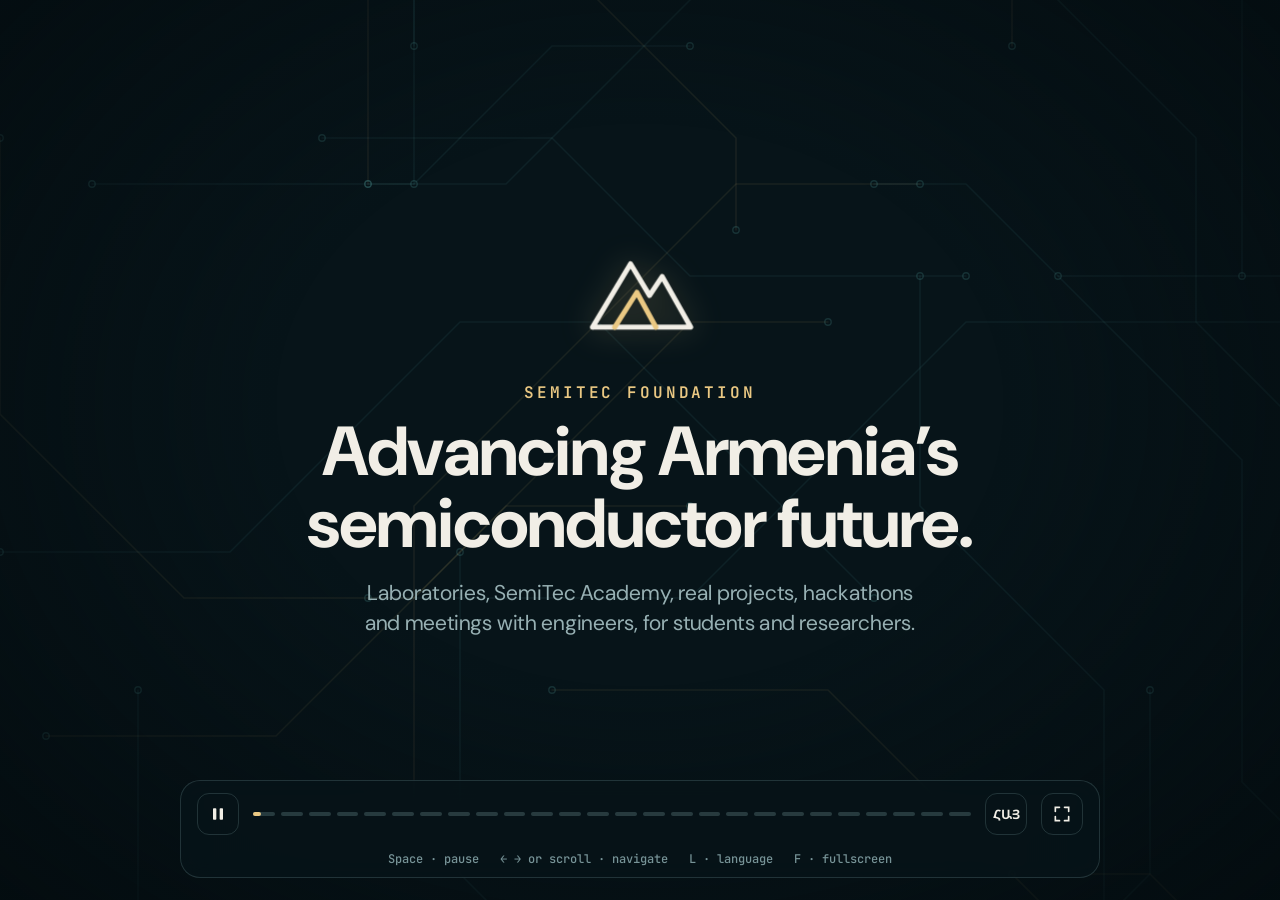
==== commit f686edd0: "Presentation: opening and closing scenes cover all five directions - Intro subtitle and the gap's cl" ====
--- a/expo/index.html
+++ b/expo/index.html
@@ -63,26 +63,35 @@
   </section>
 
   <!-- 3 · PURPOSE -->
-  <section class="scene s-purpose" data-duration="11000">
+  <section class="scene s-purpose" data-duration="13000">
     <p class="kicker a" data-i18n="s3.kicker"></p>
     <h2 class="words" data-i18n="s3.title" style="--d:.3s"></h2>
-    <div class="pillars">
+    <div class="pillars five">
       <svg class="pillar-link" viewBox="0 0 1660 40" preserveAspectRatio="none" aria-hidden="true">
-        <path class="draw flowline" pathLength="1" d="M0 20 H1660" style="--d:1.2s;--dur:2s"/>
+        <path class="draw flowline" pathLength="1" d="M0 20 H1660" style="--d:1.2s;--dur:2.4s"/>
       </svg>
-      <article class="card a" style="--anim:rise;--d:1.4s">
-        <svg class="icon" viewBox="0 0 64 64" aria-hidden="true"><rect x="8" y="34" width="48" height="18" rx="3"/><rect x="16" y="12" width="32" height="22" rx="3"/><path d="M24 52v6M40 52v6M22 20h20M22 26h12"/></svg>
+      <article class="card a" style="--anim:rise;--d:1.30s">
+        <span class="cnum">01</span><svg class="icon" viewBox="0 0 64 64" aria-hidden="true"><rect x="8" y="34" width="48" height="18" rx="3"/><rect x="16" y="12" width="32" height="22" rx="3"/><path d="M24 52v6M40 52v6M22 20h20M22 26h12"/></svg>
         <h3 data-i18n="s3.p1"></h3><p data-i18n="s3.p1t"></p>
       </article>
-      <article class="card a" style="--anim:rise;--d:2.2s">
-        <svg class="icon" viewBox="0 0 64 64" aria-hidden="true"><path d="M10 14h18a6 6 0 0 1 6 6v32a5 5 0 0 0-5-5H10Z"/><path d="M54 14H40a6 6 0 0 0-6 6v32a5 5 0 0 1 5-5h15Z"/></svg>
+      <article class="card a" style="--anim:rise;--d:1.75s">
+        <span class="cnum">02</span><svg class="icon" viewBox="0 0 64 64" aria-hidden="true"><path d="M10 14h18a6 6 0 0 1 6 6v32a5 5 0 0 0-5-5H10Z"/><path d="M54 14H40a6 6 0 0 0-6 6v32a5 5 0 0 1 5-5h15Z"/></svg>
         <h3 data-i18n="s3.p2"></h3><p data-i18n="s3.p2t"></p>
       </article>
-      <article class="card a" style="--anim:rise;--d:3.0s">
-        <svg class="icon" viewBox="0 0 64 64" aria-hidden="true"><circle cx="32" cy="32" r="22"/><circle cx="32" cy="32" r="12"/><circle cx="32" cy="32" r="3"/><path d="M32 4v8M32 52v8M4 32h8M52 32h8"/></svg>
+      <article class="card a" style="--anim:rise;--d:2.20s">
+        <span class="cnum">03</span><svg class="icon" viewBox="0 0 64 64" aria-hidden="true"><circle cx="32" cy="32" r="22"/><circle cx="32" cy="32" r="12"/><circle cx="32" cy="32" r="3"/><path d="M32 4v8M32 52v8M4 32h8M52 32h8"/></svg>
         <h3 data-i18n="s3.p3"></h3><p data-i18n="s3.p3t"></p>
       </article>
-    </div>
+      <article class="card a" style="--anim:rise;--d:2.65s">
+        <span class="cnum">04</span><svg class="icon" viewBox="0 0 64 64" aria-hidden="true"><path d="M20 10h24v14a12 12 0 0 1-24 0Z"/><path d="M20 14h-8a8 8 0 0 0 8 10M44 14h8a8 8 0 0 1-8 10M32 36v10M22 54h20M26 46h12v8H26Z"/></svg>
+        <h3 data-i18n="s3.p4"></h3><p data-i18n="s3.p4t"></p>
+      </article>
+      <article class="card a" style="--anim:rise;--d:3.10s">
+        <span class="cnum">05</span><svg class="icon" viewBox="0 0 64 64" aria-hidden="true"><path d="M8 14h32v20H22l-8 7v-7H8Z"/><path d="M44 24h12v20h-6v6l-7-6H30v-6"/></svg>
+        <h3 data-i18n="s3.p5"></h3><p data-i18n="s3.p5t"></p>
+      </article>
+    </div>
+    <p class="note a" style="--d:4.2s" data-i18n="s3.note"></p>
   </section>
 
   <!-- 4 · LABORATORY -->
@@ -702,13 +711,14 @@
   <section class="scene s-road" data-duration="12000">
     <p class="kicker a" data-i18n="s10.kicker"></p>
     <h2 class="words" data-i18n="s10.title" style="--d:.3s"></h2>
-    <div class="road">
+    <div class="road six">
       <div class="road-line"><i class="a" style="--anim:grow;--d:1.2s;--dur:5s;--ease:linear"></i></div>
       <div class="stop up a" style="--anim:pop;--d:1.4s"><i class="dot now-dot"></i><span data-i18n="s10.r1"></span></div>
-      <div class="stop dn a" style="--anim:pop;--d:2.6s"><i class="dot"></i><span data-i18n="s10.r2"></span></div>
-      <div class="stop up a" style="--anim:pop;--d:3.8s"><i class="dot"></i><span data-i18n="s10.r3"></span></div>
-      <div class="stop dn a" style="--anim:pop;--d:5.0s"><i class="dot"></i><span data-i18n="s10.r4"></span></div>
-      <div class="stop up a" style="--anim:pop;--d:6.2s"><i class="dot"></i><span data-i18n="s10.r5"></span></div>
+      <div class="stop dn a" style="--anim:pop;--d:2.4s"><i class="dot"></i><span data-i18n="s10.r2"></span></div>
+      <div class="stop up a" style="--anim:pop;--d:3.4s"><i class="dot"></i><span data-i18n="s10.r3"></span></div>
+      <div class="stop dn a" style="--anim:pop;--d:4.4s"><i class="dot"></i><span data-i18n="s10.r4"></span></div>
+      <div class="stop up a" style="--anim:pop;--d:5.4s"><i class="dot"></i><span data-i18n="s10.r5"></span></div>
+      <div class="stop dn a" style="--anim:pop;--d:6.4s"><i class="dot"></i><span data-i18n="s10.r6"></span></div>
     </div>
   </section>
 
--- a/expo/css/expo.css
+++ b/expo/css/expo.css
@@ -704,3 +704,19 @@
 html[lang="hy"] .clock-t{font-size:66px}
 html[lang="hy"] .topic h3{font-size:23px}
 html[lang="hy"] .fl-back p{font-size:23px}
+
+/* purpose with five directions, roadmap with six stops */
+.pillars.five{grid-template-columns:repeat(5,1fr);gap:24px;margin-top:70px}
+.pillars.five .card{padding:34px 28px 36px}
+.pillars.five .pillar-link{top:96px}
+.pillars.five .icon{width:80px;height:80px;padding:15px;margin-bottom:26px}
+.pillars.five h3{font-size:27px;min-height:2.3em}
+.pillars.five p{font-size:21px;margin-top:12px}
+.cnum{position:absolute;top:26px;right:26px;font:700 22px var(--mono);color:rgba(234,200,131,.45)}
+html[lang="hy"] .pillars.five h3{font-size:23px}
+html[lang="hy"] .pillars.five p{font-size:19px}
+.s-purpose .note{margin-top:40px;text-align:center}
+.road.six .stop{width:270px;margin-left:-135px}
+.road.six .stop:nth-child(2){left:7%}.road.six .stop:nth-child(3){left:24%}.road.six .stop:nth-child(4){left:41%}
+.road.six .stop:nth-child(5){left:59%}.road.six .stop:nth-child(6){left:76%}.road.six .stop:nth-child(7){left:93%}
+.road.six .stop span{font-size:24px}
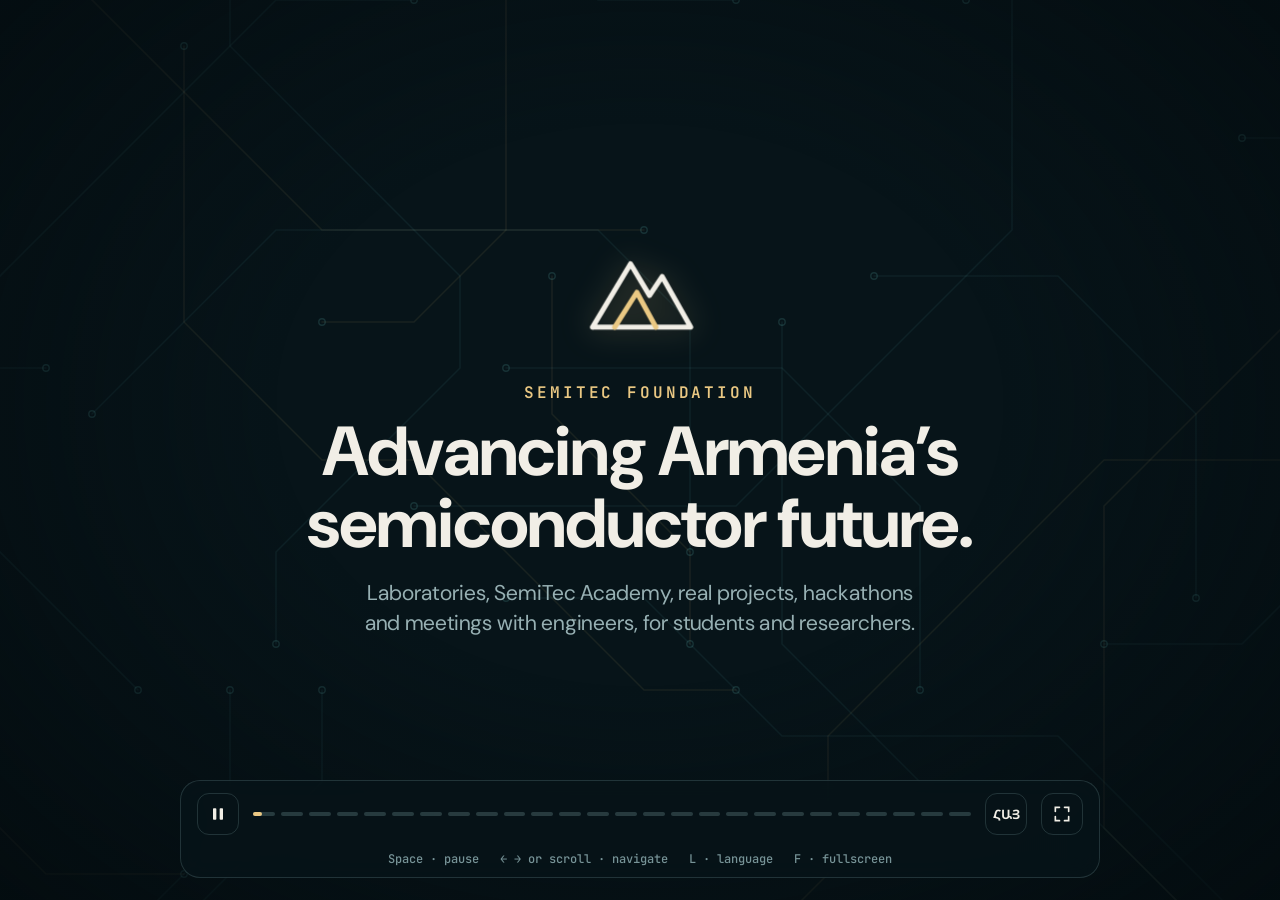
==== commit e6ec6805: "2D: animated About (path, mission, vision) and Our Symbol (four summits); About presentation chapter" ====
--- a/expo/index.html
+++ b/expo/index.html
@@ -14,7 +14,7 @@
 <main id="stage" aria-live="polite">
 
   <!-- 1 · INTRO -->
-  <section class="scene s-intro" data-duration="9000">
+  <section class="scene s-intro" data-chapter="about" data-duration="9000">
     <svg class="logo-mark a" viewBox="0 0 40 40" aria-hidden="true" style="--anim:fade;--d:.1s">
       <path class="draw" pathLength="1" d="M5 29 17 9l6 10 4-6 9 16H5Z" style="--d:.2s;--dur:2.2s"/>
       <path class="draw gold" pathLength="1" d="m12 29 7-11 6 11" style="--d:1.2s;--dur:1.6s"/>
@@ -26,7 +26,7 @@
   </section>
 
   <!-- 2 · THE GAP -->
-  <section class="scene s-gap" data-chapter="labs" data-duration="11000">
+  <section class="scene s-gap" data-chapter="labs about" data-duration="11000">
     <p class="kicker a" data-i18n="s2.kicker"></p>
     <h2 class="words small" data-i18n="s2.title" style="--d:.3s"></h2>
     <svg class="gap-art" viewBox="0 0 1600 420" aria-hidden="true">
@@ -63,7 +63,7 @@
   </section>
 
   <!-- 3 · PURPOSE -->
-  <section class="scene s-purpose" data-duration="13000">
+  <section class="scene s-purpose" data-chapter="about" data-duration="13000">
     <p class="kicker a" data-i18n="s3.kicker"></p>
     <h2 class="words" data-i18n="s3.title" style="--d:.3s"></h2>
     <div class="pillars five">
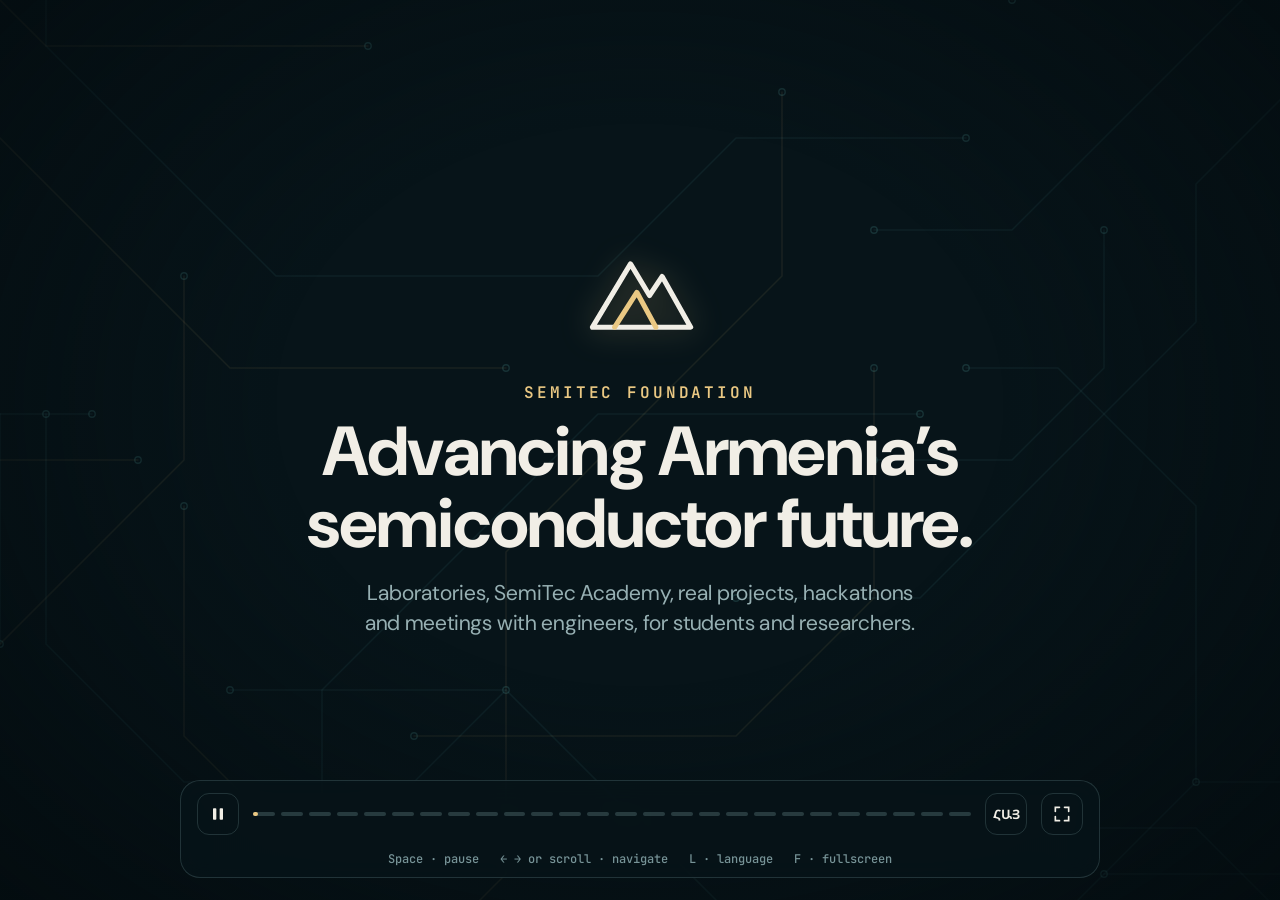
==== commit 94487270: "About: its own 14-scene presentation chapter; Our Symbol as a 3D contour mountain that becomes the m" ====
--- a/expo/index.html
+++ b/expo/index.html
@@ -14,7 +14,7 @@
 <main id="stage" aria-live="polite">
 
   <!-- 1 · INTRO -->
-  <section class="scene s-intro" data-chapter="about" data-duration="9000">
+  <section class="scene s-intro" data-duration="9000">
     <svg class="logo-mark a" viewBox="0 0 40 40" aria-hidden="true" style="--anim:fade;--d:.1s">
       <path class="draw" pathLength="1" d="M5 29 17 9l6 10 4-6 9 16H5Z" style="--d:.2s;--dur:2.2s"/>
       <path class="draw gold" pathLength="1" d="m12 29 7-11 6 11" style="--d:1.2s;--dur:1.6s"/>
@@ -26,7 +26,7 @@
   </section>
 
   <!-- 2 · THE GAP -->
-  <section class="scene s-gap" data-chapter="labs about" data-duration="11000">
+  <section class="scene s-gap" data-chapter="labs" data-duration="11000">
     <p class="kicker a" data-i18n="s2.kicker"></p>
     <h2 class="words small" data-i18n="s2.title" style="--d:.3s"></h2>
     <svg class="gap-art" viewBox="0 0 1600 420" aria-hidden="true">
@@ -63,7 +63,7 @@
   </section>
 
   <!-- 3 · PURPOSE -->
-  <section class="scene s-purpose" data-chapter="about" data-duration="13000">
+  <section class="scene s-purpose" data-duration="13000">
     <p class="kicker a" data-i18n="s3.kicker"></p>
     <h2 class="words" data-i18n="s3.title" style="--d:.3s"></h2>
     <div class="pillars five">
@@ -92,6 +92,151 @@
       </article>
     </div>
     <p class="note a" style="--d:4.2s" data-i18n="s3.note"></p>
+  </section>
+
+  <!-- ABOUT 1 -->
+  <section class="scene s-ab-open" data-chapter="about" data-solo="about" data-duration="10000">
+    <p class="kicker a" data-i18n="ab.kicker"></p>
+    <h2 class="words" data-i18n="ab1.title" style="--d:.4s"></h2>
+    <p class="sub a" style="--d:2.4s" data-i18n="ab1.sub"></p>
+    <svg class="ab-crowd" viewBox="0 0 1660 500" aria-hidden="true"><g class="cl"><path class="draw" pathLength="1" d="M551.7 96.4L616.1 127.0" style="--d:2.20s;--dur:1s"/><path class="draw" pathLength="1" d="M551.7 96.4L614.5 41.2" style="--d:2.22s;--dur:1s"/><path class="draw" pathLength="1" d="M154.4 265.8L99.2 220.8" style="--d:2.24s;--dur:1s"/><path class="draw" pathLength="1" d="M154.4 265.8L101.9 324.0" style="--d:2.26s;--dur:1s"/><path class="draw" pathLength="1" d="M99.2 220.8L101.9 324.0" style="--d:2.28s;--dur:1s"/><path class="draw" pathLength="1" d="M1346.4 84.5L1396.4 157.4" style="--d:2.30s;--dur:1s"/><path class="draw" pathLength="1" d="M1346.4 84.5L1236.3 96.9" style="--d:2.32s;--dur:1s"/><path class="draw" pathLength="1" d="M1031.3 447.0L945.4 415.2" style="--d:2.34s;--dur:1s"/><path class="draw" pathLength="1" d="M1031.3 447.0L1144.8 415.7" style="--d:2.36s;--dur:1s"/><path class="draw" pathLength="1" d="M666.8 459.6L555.3 463.3" style="--d:2.38s;--dur:1s"/><path class="draw" pathLength="1" d="M666.8 459.6L760.8 399.6" style="--d:2.40s;--dur:1s"/><path class="draw" pathLength="1" d="M1396.4 157.4L1367.9 241.0" style="--d:2.42s;--dur:1s"/><path class="draw" pathLength="1" d="M226.1 165.7L295.1 219.9" style="--d:2.44s;--dur:1s"/><path class="draw" pathLength="1" d="M226.1 165.7L134.2 120.6" style="--d:2.46s;--dur:1s"/><path class="draw" pathLength="1" d="M325.5 285.9L295.1 219.9" style="--d:2.48s;--dur:1s"/><path class="draw" pathLength="1" d="M325.5 285.9L420.1 288.0" style="--d:2.50s;--dur:1s"/><path class="draw" pathLength="1" d="M628.4 271.0L563.8 304.5" style="--d:2.52s;--dur:1s"/><path class="draw" pathLength="1" d="M628.4 271.0L638.2 194.5" style="--d:2.54s;--dur:1s"/><path class="draw" pathLength="1" d="M134.2 120.6L142.3 44.9" style="--d:2.56s;--dur:1s"/><path class="draw" pathLength="1" d="M134.2 120.6L40.4 96.6" style="--d:2.58s;--dur:1s"/><path class="draw" pathLength="1" d="M715.6 168.2L702.0 87.7" style="--d:2.60s;--dur:1s"/><path class="draw" pathLength="1" d="M715.6 168.2L638.2 194.5" style="--d:2.62s;--dur:1s"/><path class="draw" pathLength="1" d="M1295.1 337.6L1259.7 264.3" style="--d:2.64s;--dur:1s"/><path class="draw" pathLength="1" d="M1295.1 337.6L1334.5 410.2" style="--d:2.66s;--dur:1s"/><path class="draw" pathLength="1" d="M947.6 261.1L941.5 338.2" style="--d:2.68s;--dur:1s"/><path class="draw" pathLength="1" d="M947.6 261.1L859.0 274.4" style="--d:2.70s;--dur:1s"/><path class="draw" pathLength="1" d="M1192.5 156.7L1236.3 96.9" style="--d:2.72s;--dur:1s"/><path class="draw" pathLength="1" d="M1192.5 156.7L1078.5 184.2" style="--d:2.74s;--dur:1s"/><path class="draw" pathLength="1" d="M101.9 324.0L45.2 381.0" style="--d:2.76s;--dur:1s"/><path class="draw" pathLength="1" d="M945.4 415.2L941.5 338.2" style="--d:2.78s;--dur:1s"/><path class="draw" pathLength="1" d="M1138.6 291.5L1066.5 261.7" style="--d:2.80s;--dur:1s"/><path class="draw" pathLength="1" d="M1138.6 291.5L1078.5 184.2" style="--d:2.82s;--dur:1s"/><path class="draw" pathLength="1" d="M760.8 399.6L836.9 397.4" style="--d:2.84s;--dur:1s"/><path class="draw" pathLength="1" d="M760.8 399.6L789.1 322.2" style="--d:2.86s;--dur:1s"/><path class="draw" pathLength="1" d="M789.1 322.2L776.3 242.9" style="--d:2.88s;--dur:1s"/><path class="draw" pathLength="1" d="M1609.1 391.6L1559.6 458.0" style="--d:2.90s;--dur:1s"/><path class="draw" pathLength="1" d="M1609.1 391.6L1535.9 348.9" style="--d:2.92s;--dur:1s"/><path class="draw" pathLength="1" d="M305.5 81.5L247.0 36.3" style="--d:2.94s;--dur:1s"/><path class="draw" pathLength="1" d="M305.5 81.5L358.8 167.3" style="--d:2.96s;--dur:1s"/><path class="draw" pathLength="1" d="M431.2 202.0L468.2 139.3" style="--d:2.98s;--dur:1s"/><path class="draw" pathLength="1" d="M431.2 202.0L358.8 167.3" style="--d:3.00s;--dur:1s"/><path class="draw" pathLength="1" d="M1334.5 410.2L1437.0 451.4" style="--d:3.02s;--dur:1s"/><path class="draw" pathLength="1" d="M1437.0 451.4L1461.3 373.2" style="--d:3.04s;--dur:1s"/><path class="draw" pathLength="1" d="M970.8 145.6L868.2 195.8" style="--d:3.06s;--dur:1s"/><path class="draw" pathLength="1" d="M970.8 145.6L1078.5 184.2" style="--d:3.08s;--dur:1s"/><path class="draw" pathLength="1" d="M1015.8 327.5L941.5 338.2" style="--d:3.10s;--dur:1s"/><path class="draw" pathLength="1" d="M1015.8 327.5L1066.5 261.7" style="--d:3.12s;--dur:1s"/><path class="draw" pathLength="1" d="M1461.3 373.2L1535.9 348.9" style="--d:3.14s;--dur:1s"/><path class="draw" pathLength="1" d="M1300.6 202.6L1259.7 264.3" style="--d:3.16s;--dur:1s"/><path class="draw" pathLength="1" d="M1300.6 202.6L1367.9 241.0" style="--d:3.18s;--dur:1s"/><path class="draw" pathLength="1" d="M40.4 96.6L142.3 44.9" style="--d:3.20s;--dur:1s"/><path class="draw" pathLength="1" d="M614.5 41.2L616.1 127.0" style="--d:3.22s;--dur:1s"/><path class="draw" pathLength="1" d="M776.3 242.9L859.0 274.4" style="--d:3.24s;--dur:1s"/><path class="draw" pathLength="1" d="M458.3 394.7L458.3 465.8" style="--d:3.26s;--dur:1s"/><path class="draw" pathLength="1" d="M458.3 394.7L389.9 364.6" style="--d:3.28s;--dur:1s"/><path class="draw" pathLength="1" d="M76.5 448.4L45.2 381.0" style="--d:3.30s;--dur:1s"/><path class="draw" pathLength="1" d="M76.5 448.4L101.9 324.0" style="--d:3.32s;--dur:1s"/><path class="draw" pathLength="1" d="M1551.3 226.8L1618.1 289.2" style="--d:3.34s;--dur:1s"/><path class="draw" pathLength="1" d="M1551.3 226.8L1458.4 243.9" style="--d:3.36s;--dur:1s"/><path class="draw" pathLength="1" d="M616.1 127.0L638.2 194.5" style="--d:3.38s;--dur:1s"/><path class="draw" pathLength="1" d="M795.3 108.5L702.0 87.7" style="--d:3.40s;--dur:1s"/><path class="draw" pathLength="1" d="M795.3 108.5L715.6 168.2" style="--d:3.42s;--dur:1s"/><path class="draw" pathLength="1" d="M565.4 382.4L563.8 304.5" style="--d:3.44s;--dur:1s"/><path class="draw" pathLength="1" d="M565.4 382.4L555.3 463.3" style="--d:3.46s;--dur:1s"/><path class="draw" pathLength="1" d="M271.0 393.7L205.3 466.9" style="--d:3.48s;--dur:1s"/><path class="draw" pathLength="1" d="M271.0 393.7L371.5 446.1" style="--d:3.50s;--dur:1s"/><path class="draw" pathLength="1" d="M1078.5 184.2L1066.5 261.7" style="--d:3.52s;--dur:1s"/><path class="draw" pathLength="1" d="M1078.5 184.2L1083.2 92.9" style="--d:3.54s;--dur:1s"/><path class="draw" pathLength="1" d="M247.0 36.3L142.3 44.9" style="--d:3.56s;--dur:1s"/><path class="draw" pathLength="1" d="M420.1 288.0L389.9 364.6" style="--d:3.58s;--dur:1s"/><path class="draw" pathLength="1" d="M420.1 288.0L499.6 257.3" style="--d:3.60s;--dur:1s"/><path class="draw" pathLength="1" d="M702.0 87.7L616.1 127.0" style="--d:3.62s;--dur:1s"/><path class="draw" pathLength="1" d="M867.1 38.2L795.3 108.5" style="--d:3.64s;--dur:1s"/><path class="draw" pathLength="1" d="M867.1 38.2L970.8 145.6" style="--d:3.66s;--dur:1s"/><path class="draw" pathLength="1" d="M859.0 274.4L868.2 195.8" style="--d:3.68s;--dur:1s"/><path class="draw" pathLength="1" d="M859.0 274.4L789.1 322.2" style="--d:3.70s;--dur:1s"/><path class="draw" pathLength="1" d="M1144.8 415.7L1208.9 459.3" style="--d:3.72s;--dur:1s"/><path class="draw" pathLength="1" d="M420.2 62.2L468.2 139.3" style="--d:3.74s;--dur:1s"/><path class="draw" pathLength="1" d="M420.2 62.2L305.5 81.5" style="--d:3.76s;--dur:1s"/><path class="draw" pathLength="1" d="M1083.2 92.9L970.8 145.6" style="--d:3.78s;--dur:1s"/><path class="draw" pathLength="1" d="M1568.7 126.6L1516.7 76.8" style="--d:3.80s;--dur:1s"/><path class="draw" pathLength="1" d="M1568.7 126.6L1493.7 143.1" style="--d:3.82s;--dur:1s"/><path class="draw" pathLength="1" d="M295.1 219.9L358.8 167.3" style="--d:3.84s;--dur:1s"/><path class="draw" pathLength="1" d="M1516.7 76.8L1493.7 143.1" style="--d:3.86s;--dur:1s"/><path class="draw" pathLength="1" d="M1559.6 458.0L1535.9 348.9" style="--d:3.88s;--dur:1s"/><path class="draw" pathLength="1" d="M529.1 186.9L499.6 257.3" style="--d:3.90s;--dur:1s"/><path class="draw" pathLength="1" d="M529.1 186.9L468.2 139.3" style="--d:3.92s;--dur:1s"/><path class="draw" pathLength="1" d="M555.3 463.3L458.3 465.8" style="--d:3.94s;--dur:1s"/><path class="draw" pathLength="1" d="M836.9 397.4L789.1 322.2" style="--d:3.96s;--dur:1s"/><path class="draw" pathLength="1" d="M1208.9 459.3L1334.5 410.2" style="--d:3.98s;--dur:1s"/><path class="draw" pathLength="1" d="M499.6 257.3L563.8 304.5" style="--d:4.00s;--dur:1s"/><path class="draw" pathLength="1" d="M371.5 446.1L389.9 364.6" style="--d:4.02s;--dur:1s"/><path class="draw" pathLength="1" d="M371.5 446.1L458.3 465.8" style="--d:4.04s;--dur:1s"/><path class="draw" pathLength="1" d="M1458.4 243.9L1367.9 241.0" style="--d:4.06s;--dur:1s"/><path class="draw" pathLength="1" d="M1618.1 289.2L1535.9 348.9" style="--d:4.08s;--dur:1s"/><path class="draw" pathLength="1" d="M868.2 195.8L947.6 261.1" style="--d:4.10s;--dur:1s"/><path class="draw" pathLength="1" d="M704.5 330.3L789.1 322.2" style="--d:4.12s;--dur:1s"/><path class="draw" pathLength="1" d="M704.5 330.3L760.8 399.6" style="--d:4.14s;--dur:1s"/><path class="draw" pathLength="1" d="M205.3 466.9L76.5 448.4" style="--d:4.16s;--dur:1s"/></g><g class="cd"><circle class="a" cx="551.7" cy="96.4" r="5" style="--anim:pop;--d:1.34s"/><circle class="a" cx="154.4" cy="265.8" r="5" style="--anim:pop;--d:0.89s"/><circle class="a" cx="99.2" cy="220.8" r="5" style="--anim:pop;--d:0.41s"/><circle class="a" cx="1346.4" cy="84.5" r="5" style="--anim:pop;--d:0.66s"/><circle class="a" cx="1031.3" cy="447.0" r="5" style="--anim:pop;--d:1.22s"/><circle class="a" cx="666.8" cy="459.6" r="5" style="--anim:pop;--d:0.37s"/><circle class="a" cx="1396.4" cy="157.4" r="5" style="--anim:pop;--d:0.53s"/><circle class="a hot" cx="226.1" cy="165.7" r="7" style="--anim:pop;--d:1.61s"/><circle class="a" cx="325.5" cy="285.9" r="5" style="--anim:pop;--d:1.32s"/><circle class="a" cx="628.4" cy="271.0" r="5" style="--anim:pop;--d:0.40s"/><circle class="a" cx="134.2" cy="120.6" r="5" style="--anim:pop;--d:1.39s"/><circle class="a" cx="715.6" cy="168.2" r="5" style="--anim:pop;--d:1.24s"/><circle class="a" cx="1295.1" cy="337.6" r="5" style="--anim:pop;--d:0.69s"/><circle class="a hot" cx="947.6" cy="261.1" r="7" style="--anim:pop;--d:1.70s"/><circle class="a hot" cx="1192.5" cy="156.7" r="7" style="--anim:pop;--d:1.87s"/><circle class="a" cx="1236.3" cy="96.9" r="5" style="--anim:pop;--d:1.08s"/><circle class="a" cx="101.9" cy="324.0" r="5" style="--anim:pop;--d:1.52s"/><circle class="a" cx="945.4" cy="415.2" r="5" style="--anim:pop;--d:0.80s"/><circle class="a" cx="1138.6" cy="291.5" r="5" style="--anim:pop;--d:1.23s"/><circle class="a hot" cx="760.8" cy="399.6" r="7" style="--anim:pop;--d:1.81s"/><circle class="a" cx="789.1" cy="322.2" r="5" style="--anim:pop;--d:0.40s"/><circle class="a" cx="1609.1" cy="391.6" r="5" style="--anim:pop;--d:0.76s"/><circle class="a" cx="305.5" cy="81.5" r="5" style="--anim:pop;--d:0.39s"/><circle class="a hot" cx="431.2" cy="202.0" r="7" style="--anim:pop;--d:1.69s"/><circle class="a" cx="1334.5" cy="410.2" r="5" style="--anim:pop;--d:0.75s"/><circle class="a" cx="1437.0" cy="451.4" r="5" style="--anim:pop;--d:0.54s"/><circle class="a" cx="970.8" cy="145.6" r="5" style="--anim:pop;--d:0.31s"/><circle class="a" cx="1015.8" cy="327.5" r="5" style="--anim:pop;--d:0.39s"/><circle class="a hot" cx="1461.3" cy="373.2" r="7" style="--anim:pop;--d:1.70s"/><circle class="a" cx="1300.6" cy="202.6" r="5" style="--anim:pop;--d:0.94s"/><circle class="a" cx="40.4" cy="96.6" r="5" style="--anim:pop;--d:0.46s"/><circle class="a hot" cx="614.5" cy="41.2" r="7" style="--anim:pop;--d:1.70s"/><circle class="a" cx="776.3" cy="242.9" r="5" style="--anim:pop;--d:0.44s"/><circle class="a" cx="458.3" cy="394.7" r="5" style="--anim:pop;--d:0.56s"/><circle class="a" cx="76.5" cy="448.4" r="5" style="--anim:pop;--d:1.15s"/><circle class="a" cx="1259.7" cy="264.3" r="5" style="--anim:pop;--d:1.55s"/><circle class="a hot" cx="1551.3" cy="226.8" r="7" style="--anim:pop;--d:1.80s"/><circle class="a" cx="616.1" cy="127.0" r="5" style="--anim:pop;--d:0.66s"/><circle class="a" cx="1367.9" cy="241.0" r="5" style="--anim:pop;--d:1.34s"/><circle class="a" cx="795.3" cy="108.5" r="5" style="--anim:pop;--d:1.56s"/><circle class="a hot" cx="565.4" cy="382.4" r="7" style="--anim:pop;--d:1.85s"/><circle class="a" cx="1535.9" cy="348.9" r="5" style="--anim:pop;--d:0.57s"/><circle class="a hot" cx="271.0" cy="393.7" r="7" style="--anim:pop;--d:1.87s"/><circle class="a" cx="1078.5" cy="184.2" r="5" style="--anim:pop;--d:1.18s"/><circle class="a hot" cx="247.0" cy="36.3" r="7" style="--anim:pop;--d:1.85s"/><circle class="a hot" cx="1066.5" cy="261.7" r="7" style="--anim:pop;--d:1.79s"/><circle class="a" cx="420.1" cy="288.0" r="5" style="--anim:pop;--d:0.71s"/><circle class="a hot" cx="702.0" cy="87.7" r="7" style="--anim:pop;--d:1.76s"/><circle class="a" cx="867.1" cy="38.2" r="5" style="--anim:pop;--d:1.00s"/><circle class="a" cx="859.0" cy="274.4" r="5" style="--anim:pop;--d:1.55s"/><circle class="a hot" cx="1144.8" cy="415.7" r="7" style="--anim:pop;--d:1.81s"/><circle class="a" cx="420.2" cy="62.2" r="5" style="--anim:pop;--d:1.37s"/><circle class="a hot" cx="1083.2" cy="92.9" r="7" style="--anim:pop;--d:1.71s"/><circle class="a hot" cx="1568.7" cy="126.6" r="7" style="--anim:pop;--d:1.82s"/><circle class="a" cx="295.1" cy="219.9" r="5" style="--anim:pop;--d:1.12s"/><circle class="a" cx="563.8" cy="304.5" r="5" style="--anim:pop;--d:1.12s"/><circle class="a" cx="941.5" cy="338.2" r="5" style="--anim:pop;--d:0.44s"/><circle class="a" cx="358.8" cy="167.3" r="5" style="--anim:pop;--d:0.79s"/><circle class="a hot" cx="1516.7" cy="76.8" r="7" style="--anim:pop;--d:1.61s"/><circle class="a" cx="1559.6" cy="458.0" r="5" style="--anim:pop;--d:1.18s"/><circle class="a" cx="529.1" cy="186.9" r="5" style="--anim:pop;--d:0.30s"/><circle class="a" cx="555.3" cy="463.3" r="5" style="--anim:pop;--d:0.54s"/><circle class="a hot" cx="836.9" cy="397.4" r="7" style="--anim:pop;--d:1.59s"/><circle class="a" cx="45.2" cy="381.0" r="5" style="--anim:pop;--d:1.50s"/><circle class="a" cx="1208.9" cy="459.3" r="5" style="--anim:pop;--d:1.09s"/><circle class="a" cx="499.6" cy="257.3" r="5" style="--anim:pop;--d:1.04s"/><circle class="a" cx="371.5" cy="446.1" r="5" style="--anim:pop;--d:0.64s"/><circle class="a" cx="1458.4" cy="243.9" r="5" style="--anim:pop;--d:0.34s"/><circle class="a" cx="1618.1" cy="289.2" r="5" style="--anim:pop;--d:0.88s"/><circle class="a" cx="868.2" cy="195.8" r="5" style="--anim:pop;--d:0.84s"/><circle class="a" cx="468.2" cy="139.3" r="5" style="--anim:pop;--d:0.94s"/><circle class="a" cx="704.5" cy="330.3" r="5" style="--anim:pop;--d:0.62s"/><circle class="a" cx="389.9" cy="364.6" r="5" style="--anim:pop;--d:0.77s"/><circle class="a" cx="638.2" cy="194.5" r="5" style="--anim:pop;--d:0.83s"/><circle class="a" cx="1493.7" cy="143.1" r="5" style="--anim:pop;--d:1.50s"/><circle class="a" cx="142.3" cy="44.9" r="5" style="--anim:pop;--d:1.18s"/><circle class="a" cx="205.3" cy="466.9" r="5" style="--anim:pop;--d:1.31s"/><circle class="a" cx="458.3" cy="465.8" r="5" style="--anim:pop;--d:1.22s"/></g></svg>
+  </section>
+
+  <!-- ABOUT 2 -->
+  <section class="scene s-ab-path" data-chapter="about" data-solo="about" data-duration="11000">
+    <p class="kicker a" data-i18n="ab2.kicker"></p>
+    <h2 class="words small" data-i18n="ab2.title" style="--d:.3s"></h2>
+    <svg class="ab-stairs" viewBox="0 0 1660 640" aria-hidden="true">
+      <path class="ab-ridge draw" pathLength="1" d="M900 640 L1240 230 L1380 330 L1560 60 L1660 170" style="--d:.6s;--dur:2.4s"/>
+      <g class="a" style="--anim:rise;--d:1.2s"><rect x="60" y="520" width="370" height="100" rx="18" class="ab-step"/><text x="88" y="576" class="ab-stn">01</text><text x="88" y="624" class="ab-stt" data-i18n="ab2.s1"></text></g><g class="a" style="--anim:rise;--d:2.3s"><rect x="450" y="410" width="370" height="210" rx="18" class="ab-step"/><text x="478" y="466" class="ab-stn">02</text><text x="478" y="514" class="ab-stt" data-i18n="ab2.s2"></text></g><g class="a" style="--anim:rise;--d:3.4s"><rect x="840" y="300" width="370" height="320" rx="18" class="ab-step"/><text x="868" y="356" class="ab-stn">03</text><text x="868" y="404" class="ab-stt" data-i18n="ab2.s3"></text></g><g class="a" style="--anim:rise;--d:4.5s"><rect x="1230" y="190" width="370" height="430" rx="18" class="ab-step"/><text x="1258" y="246" class="ab-stn">04</text><text x="1258" y="294" class="ab-stt" data-i18n="ab2.s4"></text></g>
+      <path class="ab-route draw" pathLength="1" d="M110 500 L240 500 L240 390 Q240 390 500 390 L630 390 L630 280 L890 280 L1020 280 L1020 170 L1300 170 L1420 170 L1420 40" style="--d:5.4s;--dur:3s"/>
+      <circle class="ab-walker" r="13" style="offset-path:path('M110 500 L240 500 L240 390 Q240 390 500 390 L630 390 L630 280 L890 280 L1020 280 L1020 170 L1300 170 L1420 170 L1420 40')"/>
+      <g class="a" style="--anim:pop;--d:8.2s"><path class="ab-flag" d="M1420 40 V-40 L1480 -18 L1420 2"/></g>
+    </svg>
+    <p class="note a" style="--d:8.6s" data-i18n="ab2.note"></p>
+  </section>
+
+  <!-- ABOUT 3 -->
+  <section class="scene s-ab-mission" data-chapter="about" data-solo="about" data-duration="13000">
+    <p class="kicker a" data-i18n="ab3.kicker"></p>
+    <h2 class="words statement" data-i18n="ab3.text" style="--d:.4s"></h2>
+    <ol class="ab-chips"><li class="a" style="--anim:pop;--d:6.20s"><b>1</b><span data-i18n="ab3.c1"></span></li><li class="a" style="--anim:pop;--d:6.55s"><b>2</b><span data-i18n="ab3.c2"></span></li><li class="a" style="--anim:pop;--d:6.90s"><b>3</b><span data-i18n="ab3.c3"></span></li><li class="a" style="--anim:pop;--d:7.25s"><b>4</b><span data-i18n="ab3.c4"></span></li><li class="a" style="--anim:pop;--d:7.60s"><b>5</b><span data-i18n="ab3.c5"></span></li></ol>
+  </section>
+
+  <!-- ABOUT 4 -->
+  <section class="scene s-ab-eco" data-chapter="about" data-solo="about" data-duration="12000">
+    <div class="ab-two">
+      <div><p class="kicker a" data-i18n="ab4.kicker"></p>
+      <h2 class="words small" data-i18n="ab4.title" style="--d:.3s"></h2>
+      <p class="sub a" style="--d:6.4s" data-i18n="ab4.sub"></p></div>
+      <svg class="ab-eco" viewBox="-120 -20 1280 820" aria-hidden="true">
+        <g class="mesh"><path class="draw" pathLength="1" d="M520.0 90.0L813.2 203.0" style="--d:4.66s;--dur:1.2s"/><path class="draw" pathLength="1" d="M520.0 90.0L885.6 456.8" style="--d:4.72s;--dur:1.2s"/><path class="draw" pathLength="1" d="M520.0 90.0L682.7 660.3" style="--d:4.78s;--dur:1.2s"/><path class="draw" pathLength="1" d="M520.0 90.0L357.3 660.3" style="--d:4.84s;--dur:1.2s"/><path class="draw" pathLength="1" d="M520.0 90.0L154.4 456.8" style="--d:4.90s;--dur:1.2s"/><path class="draw" pathLength="1" d="M520.0 90.0L226.8 203.0" style="--d:4.96s;--dur:1.2s"/><path class="draw" pathLength="1" d="M813.2 203.0L885.6 456.8" style="--d:4.78s;--dur:1.2s"/><path class="draw" pathLength="1" d="M813.2 203.0L682.7 660.3" style="--d:4.84s;--dur:1.2s"/><path class="draw" pathLength="1" d="M813.2 203.0L357.3 660.3" style="--d:4.90s;--dur:1.2s"/><path class="draw" pathLength="1" d="M813.2 203.0L154.4 456.8" style="--d:4.96s;--dur:1.2s"/><path class="draw" pathLength="1" d="M813.2 203.0L226.8 203.0" style="--d:5.02s;--dur:1.2s"/><path class="draw" pathLength="1" d="M885.6 456.8L682.7 660.3" style="--d:4.90s;--dur:1.2s"/><path class="draw" pathLength="1" d="M885.6 456.8L357.3 660.3" style="--d:4.96s;--dur:1.2s"/><path class="draw" pathLength="1" d="M885.6 456.8L154.4 456.8" style="--d:5.02s;--dur:1.2s"/><path class="draw" pathLength="1" d="M885.6 456.8L226.8 203.0" style="--d:5.08s;--dur:1.2s"/><path class="draw" pathLength="1" d="M682.7 660.3L357.3 660.3" style="--d:5.02s;--dur:1.2s"/><path class="draw" pathLength="1" d="M682.7 660.3L154.4 456.8" style="--d:5.08s;--dur:1.2s"/><path class="draw" pathLength="1" d="M682.7 660.3L226.8 203.0" style="--d:5.14s;--dur:1.2s"/><path class="draw" pathLength="1" d="M357.3 660.3L154.4 456.8" style="--d:5.14s;--dur:1.2s"/><path class="draw" pathLength="1" d="M357.3 660.3L226.8 203.0" style="--d:5.20s;--dur:1.2s"/><path class="draw" pathLength="1" d="M154.4 456.8L226.8 203.0" style="--d:5.26s;--dur:1.2s"/></g><g class="spokes"><path class="spoke" d="M520 390L520.0 90.0" style="--k:0"/><path class="spoke" d="M520 390L813.2 203.0" style="--k:1"/><path class="spoke" d="M520 390L885.6 456.8" style="--k:2"/><path class="spoke" d="M520 390L682.7 660.3" style="--k:3"/><path class="spoke" d="M520 390L357.3 660.3" style="--k:4"/><path class="spoke" d="M520 390L154.4 456.8" style="--k:5"/><path class="spoke" d="M520 390L226.8 203.0" style="--k:6"/></g>
+        <g class="a hub" style="--anim:zoom;--d:.8s"><circle cx="520" cy="390" r="92"/><text x="520" y="402">SemiTec</text></g>
+        <g class="a eco-n" style="--anim:pop;--d:1.40s"><rect x="390.0" y="56.0" width="260" height="68" rx="34"/><text x="520.0" y="100.0" data-i18n="ab4.n1"></text></g><g class="a eco-n" style="--anim:pop;--d:1.75s"><rect x="683.2" y="169.0" width="260" height="68" rx="34"/><text x="813.2" y="213.0" data-i18n="ab4.n2"></text></g><g class="a eco-n" style="--anim:pop;--d:2.10s"><rect x="755.6" y="422.8" width="260" height="68" rx="34"/><text x="885.6" y="466.8" data-i18n="ab4.n3"></text></g><g class="a eco-n" style="--anim:pop;--d:2.45s"><rect x="552.7" y="626.3" width="260" height="68" rx="34"/><text x="682.7" y="670.3" data-i18n="ab4.n4"></text></g><g class="a eco-n" style="--anim:pop;--d:2.80s"><rect x="227.3" y="626.3" width="260" height="68" rx="34"/><text x="357.3" y="670.3" data-i18n="ab4.n5"></text></g><g class="a eco-n" style="--anim:pop;--d:3.15s"><rect x="24.4" y="422.8" width="260" height="68" rx="34"/><text x="154.4" y="466.8" data-i18n="ab4.n6"></text></g><g class="a eco-n" style="--anim:pop;--d:3.50s"><rect x="96.8" y="169.0" width="260" height="68" rx="34"/><text x="226.8" y="213.0" data-i18n="ab4.n7"></text></g>
+      </svg>
+    </div>
+  </section>
+
+  <!-- ABOUT 5 -->
+  <section class="scene s-ab-access" data-chapter="about" data-solo="about" data-duration="11000">
+    <p class="kicker a" data-i18n="ab5.kicker"></p>
+    <h2 class="words small" data-i18n="ab5.title" style="--d:.3s"></h2>
+    <div class="ab-access">
+      <div class="ab-lib a" style="--anim:zoom;--d:1s"><svg viewBox="0 0 64 64" aria-hidden="true"><path d="M10 14h18a6 6 0 0 1 6 6v32a5 5 0 0 0-5-5H10Z"/><path d="M54 14H40a6 6 0 0 0-6 6v32a5 5 0 0 1 5-5h15Z"/></svg><b data-i18n="ab5.hub"></b><div class="ab-mats"><div class="ab-mat a" style="--anim:left;--d:1.60s"><i></i><span data-i18n="ab5.m1"></span></div><div class="ab-mat a" style="--anim:left;--d:1.95s"><i></i><span data-i18n="ab5.m2"></span></div><div class="ab-mat a" style="--anim:left;--d:2.30s"><i></i><span data-i18n="ab5.m3"></span></div><div class="ab-mat a" style="--anim:left;--d:2.65s"><i></i><span data-i18n="ab5.m4"></span></div><div class="ab-mat a" style="--anim:left;--d:3.00s"><i></i><span data-i18n="ab5.m5"></span></div></div></div>
+      <svg class="ab-flows" viewBox="0 0 1560 780" aria-hidden="true"><path class="draw flow" pathLength="1" d="M420 390 C 700 390 760 120 1040 120" style="--d:3.6s;--dur:1.4s"/><path class="draw flow" pathLength="1" d="M420 390 C 700 390 760 300 1040 300" style="--d:3.9s;--dur:1.4s"/><path class="draw flow" pathLength="1" d="M420 390 C 700 390 760 480 1040 480" style="--d:4.2s;--dur:1.4s"/><path class="draw flow" pathLength="1" d="M420 390 C 700 390 760 660 1040 660" style="--d:4.5s;--dur:1.4s"/><rect class="pkt" width="22" height="16" rx="4" style="offset-path:path('M420 390 C 700 390 760 120 1040 120');--sd:5.00s"/><rect class="pkt" width="22" height="16" rx="4" style="offset-path:path('M420 390 C 700 390 760 120 1040 120');--sd:6.60s"/><rect class="pkt" width="22" height="16" rx="4" style="offset-path:path('M420 390 C 700 390 760 300 1040 300');--sd:5.45s"/><rect class="pkt" width="22" height="16" rx="4" style="offset-path:path('M420 390 C 700 390 760 300 1040 300');--sd:7.05s"/><rect class="pkt" width="22" height="16" rx="4" style="offset-path:path('M420 390 C 700 390 760 480 1040 480');--sd:5.90s"/><rect class="pkt" width="22" height="16" rx="4" style="offset-path:path('M420 390 C 700 390 760 480 1040 480');--sd:7.50s"/><rect class="pkt" width="22" height="16" rx="4" style="offset-path:path('M420 390 C 700 390 760 660 1040 660');--sd:6.35s"/><rect class="pkt" width="22" height="16" rx="4" style="offset-path:path('M420 390 C 700 390 760 660 1040 660');--sd:7.95s"/><g class="a" style="--anim:pop;--d:4.4s"><rect class="scr" x="1060" y="62" width="200" height="116" rx="12"/><rect class="scr-l" x="1082" y="86" width="120" height="10" rx="5"/><rect class="scr-l" x="1082" y="106" width="156" height="10" rx="5"/><rect class="scr-l" x="1082" y="126" width="90" height="10" rx="5"/><text x="1282" y="130" data-i18n="ab5.r1"></text></g><g class="a" style="--anim:pop;--d:4.7s"><rect class="scr" x="1060" y="242" width="200" height="116" rx="12"/><rect class="scr-l" x="1082" y="266" width="120" height="10" rx="5"/><rect class="scr-l" x="1082" y="286" width="156" height="10" rx="5"/><rect class="scr-l" x="1082" y="306" width="90" height="10" rx="5"/><text x="1282" y="310" data-i18n="ab5.r2"></text></g><g class="a" style="--anim:pop;--d:5.0s"><rect class="scr" x="1060" y="422" width="200" height="116" rx="12"/><rect class="scr-l" x="1082" y="446" width="120" height="10" rx="5"/><rect class="scr-l" x="1082" y="466" width="156" height="10" rx="5"/><rect class="scr-l" x="1082" y="486" width="90" height="10" rx="5"/><text x="1282" y="490" data-i18n="ab5.r3"></text></g><g class="a" style="--anim:pop;--d:5.3s"><rect class="scr" x="1060" y="602" width="200" height="116" rx="12"/><rect class="scr-l" x="1082" y="626" width="120" height="10" rx="5"/><rect class="scr-l" x="1082" y="646" width="156" height="10" rx="5"/><rect class="scr-l" x="1082" y="666" width="90" height="10" rx="5"/><text x="1282" y="670" data-i18n="ab5.r4"></text></g></svg>
+    </div>
+  </section>
+
+  <!-- ABOUT 6 -->
+  <section class="scene s-ab-shared" data-chapter="about" data-solo="about" data-duration="11000">
+    <p class="kicker a" data-i18n="ab6.kicker"></p>
+    <h2 class="words small" data-i18n="ab6.title" style="--d:.3s"></h2>
+    <div class="ab-gens">
+      <svg class="ab-tree" viewBox="-560 0 2160 640" aria-hidden="true">
+        <g class="lv"><text class="a" style="--anim:left;--d:1s" x="-540" y="100" data-i18n="ab6.l1"></text><text class="a" style="--anim:left;--d:3s" x="-540" y="340" data-i18n="ab6.l2"></text><text class="a" style="--anim:left;--d:6.4s" x="-540" y="590" data-i18n="ab6.l3"></text>
+        <path class="lvl" d="M-540 140H40M-540 380H40M-540 630H40"/></g>
+        <path class="draw" pathLength="1" d="M800 90 C 800 210.0 380 210.0 380 330" style="--d:1.80s;--dur:1.1s"/><path class="draw" pathLength="1" d="M800 90 C 800 210.0 800 210.0 800 330" style="--d:1.95s;--dur:1.1s"/><path class="draw" pathLength="1" d="M800 90 C 800 210.0 1220 210.0 1220 330" style="--d:2.10s;--dur:1.1s"/><path class="draw" pathLength="1" d="M380 330 C 380 455.0 230 455.0 230 580" style="--d:5.20s;--dur:1.1s"/><path class="draw" pathLength="1" d="M380 330 C 380 455.0 380 455.0 380 580" style="--d:5.30s;--dur:1.1s"/><path class="draw" pathLength="1" d="M380 330 C 380 455.0 530 455.0 530 580" style="--d:5.40s;--dur:1.1s"/><path class="draw" pathLength="1" d="M800 330 C 800 455.0 650 455.0 650 580" style="--d:5.50s;--dur:1.1s"/><path class="draw" pathLength="1" d="M800 330 C 800 455.0 800 455.0 800 580" style="--d:5.60s;--dur:1.1s"/><path class="draw" pathLength="1" d="M800 330 C 800 455.0 950 455.0 950 580" style="--d:5.70s;--dur:1.1s"/><path class="draw" pathLength="1" d="M1220 330 C 1220 455.0 1070 455.0 1070 580" style="--d:5.80s;--dur:1.1s"/><path class="draw" pathLength="1" d="M1220 330 C 1220 455.0 1220 455.0 1220 580" style="--d:5.90s;--dur:1.1s"/><path class="draw" pathLength="1" d="M1220 330 C 1220 455.0 1370 455.0 1370 580" style="--d:6.00s;--dur:1.1s"/><g class="a gen0" style="--anim:pop;--d:.9s"><circle cx="800" cy="90" r="46"/></g><g class="a gen1" style="--anim:pop;--d:2.80s"><circle cx="380" cy="330" r="38"/></g><g class="a gen1" style="--anim:pop;--d:2.95s"><circle cx="800" cy="330" r="38"/></g><g class="a gen1" style="--anim:pop;--d:3.10s"><circle cx="1220" cy="330" r="38"/></g><g class="a gen2" style="--anim:pop;--d:6.20s"><circle cx="230" cy="580" r="26"/></g><g class="a gen2" style="--anim:pop;--d:6.28s"><circle cx="380" cy="580" r="26"/></g><g class="a gen2" style="--anim:pop;--d:6.36s"><circle cx="530" cy="580" r="26"/></g><g class="a gen2" style="--anim:pop;--d:6.44s"><circle cx="650" cy="580" r="26"/></g><g class="a gen2" style="--anim:pop;--d:6.52s"><circle cx="800" cy="580" r="26"/></g><g class="a gen2" style="--anim:pop;--d:6.60s"><circle cx="950" cy="580" r="26"/></g><g class="a gen2" style="--anim:pop;--d:6.68s"><circle cx="1070" cy="580" r="26"/></g><g class="a gen2" style="--anim:pop;--d:6.76s"><circle cx="1220" cy="580" r="26"/></g><g class="a gen2" style="--anim:pop;--d:6.84s"><circle cx="1370" cy="580" r="26"/></g></svg>
+    </div>
+  </section>
+
+  <!-- ABOUT 7 -->
+  <section class="scene s-ab-continue" data-chapter="about" data-solo="about" data-duration="12000">
+    <div class="ab-two">
+      <div><p class="kicker a" data-i18n="ab7.kicker"></p>
+      <h2 class="words small" data-i18n="ab7.title" style="--d:.3s"></h2>
+      <p class="sub a" style="--d:4.6s" data-i18n="ab7.sub"></p></div>
+      <svg class="ab-ring" viewBox="0 0 1120 780" aria-hidden="true">
+        <path class="draw ringp" pathLength="1" d="M560 90 A300 300 0 1 1 559.9 90" style="--d:.8s;--dur:2.4s"/>
+        <circle class="orb" r="14" style="offset-path:path('M560 90 A300 300 0 1 1 559.9 90')"/>
+        <g class="a" style="--anim:pop;--d:1.4s"><circle class="rn" cx="560.0" cy="90.0" r="30" style="--k:0"/><text x="560.0" y="38.0" text-anchor="middle" data-i18n="ab7.n1"></text></g><g class="a" style="--anim:pop;--d:1.7s"><circle class="rn" cx="794.5" cy="203.0" r="30" style="--k:1"/><text x="843.0" y="174.3" text-anchor="start" data-i18n="ab7.n2"></text></g><g class="a" style="--anim:pop;--d:2.0s"><circle class="rn" cx="852.5" cy="456.8" r="30" style="--k:2"/><text x="912.9" y="480.6" text-anchor="start" data-i18n="ab7.n3"></text></g><g class="a" style="--anim:pop;--d:2.3s"><circle class="rn" cx="690.2" cy="660.3" r="30" style="--k:3"/><text x="717.1" y="726.2" text-anchor="start" data-i18n="ab7.n4"></text></g><g class="a" style="--anim:pop;--d:2.6s"><circle class="rn" cx="429.8" cy="660.3" r="30" style="--k:4"/><text x="402.9" y="726.2" text-anchor="end" data-i18n="ab7.n5"></text></g><g class="a" style="--anim:pop;--d:2.9s"><circle class="rn" cx="267.5" cy="456.8" r="30" style="--k:5"/><text x="207.1" y="480.6" text-anchor="end" data-i18n="ab7.n6"></text></g><g class="a" style="--anim:pop;--d:3.2s"><circle class="rn" cx="325.5" cy="203.0" r="30" style="--k:6"/><text x="277.0" y="174.3" text-anchor="end" data-i18n="ab7.n7"></text></g>
+        <g class="a" style="--anim:zoom;--d:3.6s"><circle class="rc" cx="560" cy="390" r="110"/><text class="rct" x="560" y="402" data-i18n="ab7.center"></text></g>
+      </svg>
+    </div>
+  </section>
+
+  <!-- ABOUT 8 -->
+  <section class="scene s-ab-results" data-chapter="about" data-solo="about" data-duration="11000">
+    <p class="kicker a" data-i18n="ab8.kicker"></p>
+    <h2 class="words small" data-i18n="ab8.title" style="--d:.3s"></h2>
+    <div class="ab-pipe"><div class="ab-pline"><i class="a" style="--anim:grow;--d:1.2s;--dur:5.4s"></i><b class="spark"></b></div><article class="ab-st a" style="--anim:rise;--d:1.2s;--k:0"><svg viewBox="0 0 64 64" aria-hidden="true"><path d="M32 6v8M32 50v8M6 32h8M50 32h8M14 14l6 6M44 44l6 6M14 50l6-6M44 20l6-6"/><circle cx="32" cy="32" r="10"/></svg><h3 data-i18n="ab8.s1"></h3><p data-i18n="ab8.s1t"></p></article><article class="ab-st a" style="--anim:rise;--d:2.5s;--k:1"><svg viewBox="0 0 64 64" aria-hidden="true"><rect x="8" y="14" width="48" height="36" rx="4"/><rect x="24" y="24" width="16" height="16" rx="2"/><path d="M14 20h4M14 44h4M46 20h4M46 44h4"/></svg><h3 data-i18n="ab8.s2"></h3><p data-i18n="ab8.s2t"></p></article><article class="ab-st a" style="--anim:rise;--d:3.8s;--k:2"><svg viewBox="0 0 64 64" aria-hidden="true"><path d="M16 6h24l10 10v42H16Z"/><path d="M40 6v10h10M22 28h22M22 36h22M22 44h14"/></svg><h3 data-i18n="ab8.s3"></h3><p data-i18n="ab8.s3t"></p></article><article class="ab-st a" style="--anim:rise;--d:5.1s;--k:3"><svg viewBox="0 0 64 64" aria-hidden="true"><path d="M32 6c10 8 14 20 12 32H20C18 26 22 14 32 6Z"/><circle cx="32" cy="24" r="5"/><path d="M20 38l-8 10h10M44 38l8 10H42M26 48l6 10 6-10"/></svg><h3 data-i18n="ab8.s4"></h3><p data-i18n="ab8.s4t"></p></article></div>
+  </section>
+
+  <!-- ABOUT 9 -->
+  <section class="scene s-ab-vision" data-chapter="about" data-solo="about" data-duration="13000">
+    <p class="kicker a" data-i18n="ab9.kicker"></p>
+    <h2 class="words statement" data-i18n="ab9.text" style="--d:.4s"></h2>
+    <div class="ab-horizon a" style="--anim:fade;--d:5.6s"><i></i></div>
+  </section>
+
+  <!-- ABOUT 10 -->
+  <section class="scene s-ab-reinforce" data-chapter="about" data-solo="about" data-duration="12000">
+    <div class="ab-two wide">
+      <div><p class="kicker a" data-i18n="ab10.kicker"></p>
+      <h2 class="words small" data-i18n="ab10.title" style="--d:.3s"></h2>
+      <p class="sub a" style="--d:3.4s" data-i18n="ab10.sub"></p></div>
+      <svg class="ab-gears" viewBox="100 0 860 840" aria-hidden="true"><g class="a" style="--anim:zoom;--d:1.00s"><g class="gear cw" style="transform-origin:330px 230px"><path d="M491.7,230.0 L515.8,250.9 L512.3,271.6 L482.6,283.4 L475.7,300.2 L488.3,329.5 L476.2,346.6 L444.3,344.3 L430.8,356.4 L429.5,388.3 L411.1,398.5 L383.4,382.6 L366.0,387.6 L350.9,415.8 L330.0,417.0 L311.9,390.7 L294.0,387.6 L268.2,406.5 L248.9,398.5 L244.0,366.9 L229.2,356.4 L197.8,362.2 L183.8,346.6 L193.1,316.0 L184.3,300.2 L153.5,291.8 L147.7,271.6 L169.3,248.1 L168.3,230.0 L144.2,209.1 L147.7,188.4 L177.4,176.6 L184.3,159.8 L171.7,130.5 L183.8,113.4 L215.7,115.7 L229.2,103.6 L230.5,71.7 L248.9,61.5 L276.6,77.4 L294.0,72.4 L309.1,44.2 L330.0,43.0 L348.1,69.3 L366.0,72.4 L391.8,53.5 L411.1,61.5 L416.0,93.1 L430.8,103.6 L462.2,97.8 L476.2,113.4 L466.9,144.0 L475.7,159.8 L506.5,168.2 L512.3,188.4 L490.7,211.9Z"/><circle cx="330" cy="230" r="112" class="gin"/></g><text class="gt" x="330" y="234" data-i18n="ab10.g1"></text><text class="gs" x="330" y="274" data-i18n="ab10.g1t"></text></g><g class="a" style="--anim:zoom;--d:1.45s"><g class="gear ccw" style="transform-origin:702px 230px"><path d="M863.7,230.0 L887.8,250.9 L884.3,271.6 L854.6,283.4 L847.7,300.2 L860.3,329.5 L848.2,346.6 L816.3,344.3 L802.8,356.4 L801.5,388.3 L783.1,398.5 L755.4,382.6 L738.0,387.6 L722.9,415.8 L702.0,417.0 L683.9,390.7 L666.0,387.6 L640.2,406.5 L620.9,398.5 L616.0,366.9 L601.2,356.4 L569.8,362.2 L555.8,346.6 L565.1,316.0 L556.3,300.2 L525.5,291.8 L519.7,271.6 L541.3,248.1 L540.3,230.0 L516.2,209.1 L519.7,188.4 L549.4,176.6 L556.3,159.8 L543.7,130.5 L555.8,113.4 L587.7,115.7 L601.2,103.6 L602.5,71.7 L620.9,61.5 L648.6,77.4 L666.0,72.4 L681.1,44.2 L702.0,43.0 L720.1,69.3 L738.0,72.4 L763.8,53.5 L783.1,61.5 L788.0,93.1 L802.8,103.6 L834.2,97.8 L848.2,113.4 L838.9,144.0 L847.7,159.8 L878.5,168.2 L884.3,188.4 L862.7,211.9Z"/><circle cx="702" cy="230" r="112" class="gin"/></g><text class="gt" x="702" y="234" data-i18n="ab10.g2"></text><text class="gs" x="702" y="274" data-i18n="ab10.g2t"></text></g><g class="a" style="--anim:zoom;--d:1.90s"><g class="gear cw" style="transform-origin:702px 602px"><path d="M863.7,602.0 L887.8,622.9 L884.3,643.6 L854.6,655.4 L847.7,672.2 L860.3,701.5 L848.2,718.6 L816.3,716.3 L802.8,728.4 L801.5,760.3 L783.1,770.5 L755.4,754.6 L738.0,759.6 L722.9,787.8 L702.0,789.0 L683.9,762.7 L666.0,759.6 L640.2,778.5 L620.9,770.5 L616.0,738.9 L601.2,728.4 L569.8,734.2 L555.8,718.6 L565.1,688.0 L556.3,672.2 L525.5,663.8 L519.7,643.6 L541.3,620.1 L540.3,602.0 L516.2,581.1 L519.7,560.4 L549.4,548.6 L556.3,531.8 L543.7,502.5 L555.8,485.4 L587.7,487.7 L601.2,475.6 L602.5,443.7 L620.9,433.5 L648.6,449.4 L666.0,444.4 L681.1,416.2 L702.0,415.0 L720.1,441.3 L738.0,444.4 L763.8,425.5 L783.1,433.5 L788.0,465.1 L802.8,475.6 L834.2,469.8 L848.2,485.4 L838.9,516.0 L847.7,531.8 L878.5,540.2 L884.3,560.4 L862.7,583.9Z"/><circle cx="702" cy="602" r="112" class="gin"/></g><text class="gt" x="702" y="606" data-i18n="ab10.g3"></text><text class="gs" x="702" y="646" data-i18n="ab10.g3t"></text></g><g class="a" style="--anim:zoom;--d:2.35s"><g class="gear ccw" style="transform-origin:330px 602px"><path d="M491.7,602.0 L515.8,622.9 L512.3,643.6 L482.6,655.4 L475.7,672.2 L488.3,701.5 L476.2,718.6 L444.3,716.3 L430.8,728.4 L429.5,760.3 L411.1,770.5 L383.4,754.6 L366.0,759.6 L350.9,787.8 L330.0,789.0 L311.9,762.7 L294.0,759.6 L268.2,778.5 L248.9,770.5 L244.0,738.9 L229.2,728.4 L197.8,734.2 L183.8,718.6 L193.1,688.0 L184.3,672.2 L153.5,663.8 L147.7,643.6 L169.3,620.1 L168.3,602.0 L144.2,581.1 L147.7,560.4 L177.4,548.6 L184.3,531.8 L171.7,502.5 L183.8,485.4 L215.7,487.7 L229.2,475.6 L230.5,443.7 L248.9,433.5 L276.6,449.4 L294.0,444.4 L309.1,416.2 L330.0,415.0 L348.1,441.3 L366.0,444.4 L391.8,425.5 L411.1,433.5 L416.0,465.1 L430.8,475.6 L462.2,469.8 L476.2,485.4 L466.9,516.0 L475.7,531.8 L506.5,540.2 L512.3,560.4 L490.7,583.9Z"/><circle cx="330" cy="602" r="112" class="gin"/></g><text class="gt" x="330" y="606" data-i18n="ab10.g4"></text><text class="gs" x="330" y="646" data-i18n="ab10.g4t"></text></g></svg>
+    </div>
+  </section>
+
+  <!-- ABOUT 11 -->
+  <section class="scene s-ab-people" data-chapter="about" data-solo="about" data-duration="10000">
+    <p class="kicker a" data-i18n="ab11.kicker"></p>
+    <h2 class="words small" data-i18n="ab11.title" style="--d:.3s"></h2>
+    <svg class="ab-people" viewBox="0 0 1600 720" aria-hidden="true">
+      <g class="a" style="--anim:zoom;--d:.9s"><circle class="pc" cx="800" cy="360" r="110"/><circle class="pc2" cx="800" cy="360" r="110"/><text class="pct" x="800" y="374" data-i18n="ab11.center"></text></g>
+      <path class="draw" pathLength="1" d="M800 240 L800 150" style="--d:2.0s;--dur:.8s"/><g class="a" style="--anim:pop;--d:2.6s"><circle class="vb" cx="800" cy="110" r="18"/><text x="800" y="70" text-anchor="middle" data-i18n="ab11.v1"></text></g><path class="draw" pathLength="1" d="M920 360 L1255 360" style="--d:2.6s;--dur:.8s"/><g class="a" style="--anim:pop;--d:3.2s"><circle class="vb" cx="1295" cy="360" r="18"/><text x="1335" y="374" text-anchor="start" data-i18n="ab11.v2"></text></g><path class="draw" pathLength="1" d="M800 480 L800 570" style="--d:3.2s;--dur:.8s"/><g class="a" style="--anim:pop;--d:3.8s"><circle class="vb" cx="800" cy="610" r="18"/><text x="800" y="672" text-anchor="middle" data-i18n="ab11.v3"></text></g><path class="draw" pathLength="1" d="M680 360 L345 360" style="--d:3.8s;--dur:.8s"/><g class="a" style="--anim:pop;--d:4.4s"><circle class="vb" cx="305" cy="360" r="18"/><text x="265" y="374" text-anchor="end" data-i18n="ab11.v4"></text></g>
+    </svg>
+  </section>
+
+  <!-- ABOUT 12 -->
+  <section class="scene s-ab-global" data-chapter="about" data-solo="about" data-duration="12000">
+    <div class="ab-two">
+      <div><p class="kicker a" data-i18n="ab12.kicker"></p>
+      <h2 class="words small" data-i18n="ab12.title" style="--d:.3s"></h2>
+      <p class="sub a" style="--d:2.6s" data-i18n="ab12.sub"></p></div>
+      <div class="ab-globe a" style="--anim:zoom;--d:.6s"><canvas width="1600" height="1600"></canvas></div>
+    </div>
+  </section>
+
+  <!-- ABOUT 13 -->
+  <section class="scene s-ab-symbol" data-chapter="about" data-solo="about" data-duration="23000">
+    <div class="ab-symbol">
+      <div class="ab-symtext"><p class="kicker a" data-i18n="ab13.kicker"></p>
+      <h2 class="words small" data-i18n="ab13.title" style="--d:.3s"></h2>
+      <p class="sub a" style="--d:1.6s" data-i18n="ab13.sub"></p>
+      <div class="ab-caps"><div class="ab-cap" data-k="0"><b data-i18n="ab13.p1"></b><p data-i18n="ab13.p1t"></p></div><div class="ab-cap" data-k="1"><b data-i18n="ab13.p2"></b><p data-i18n="ab13.p2t"></p></div><div class="ab-cap" data-k="2"><b data-i18n="ab13.p3"></b><p data-i18n="ab13.p3t"></p></div><div class="ab-cap" data-k="3"><b data-i18n="ab13.p4"></b><p data-i18n="ab13.p4t"></p></div></div></div>
+      <canvas class="ab-aragats" width="1720" height="1180"></canvas>
+    </div>
+  </section>
+
+  <!-- ABOUT 14 -->
+  <section class="scene s-ab-close" data-chapter="about" data-solo="about" data-duration="10000">
+    <svg class="logo-mark a" viewBox="0 0 40 40" aria-hidden="true" style="--anim:fade;--d:.1s">
+      <path class="draw" pathLength="1" d="M5 29 17 9l6 10 4-6 9 16H5Z" style="--d:.2s;--dur:2s"/>
+      <path class="draw gold" pathLength="1" d="m12 29 7-11 6 11" style="--d:1.1s;--dur:1.4s"/>
+    </svg>
+    <h1 class="words" data-i18n="ab14.title" style="--d:1.4s"></h1>
+    <p class="sub a" style="--d:3.6s" data-i18n="ab14.sub"></p>
   </section>
 
   <!-- 4 · LABORATORY -->
@@ -876,6 +1021,8 @@
 <script src="js/content.js"></script>
 <script src="js/backdrop.js"></script>
 <script src="js/scenes.js"></script>
+<script src="js/aragats.js"></script>
+<script src="js/about.js"></script>
 <script src="js/expo.js"></script>
 </body>
 </html>
--- a/expo/css/expo.css
+++ b/expo/css/expo.css
@@ -720,3 +720,171 @@
 .road.six .stop:nth-child(2){left:7%}.road.six .stop:nth-child(3){left:24%}.road.six .stop:nth-child(4){left:41%}
 .road.six .stop:nth-child(5){left:59%}.road.six .stop:nth-child(6){left:76%}.road.six .stop:nth-child(7){left:93%}
 .road.six .stop span{font-size:24px}
+
+/* =================== About chapter (?chapter=about) =================== */
+.words .w.hl{color:var(--gold)}
+.scene.active .words .w.hl{animation:up 1s var(--ease) var(--d,0s) both,hlglow 2.4s ease-in-out calc(var(--d,0s) + 1.2s) 2}
+@keyframes hlglow{50%{text-shadow:0 0 28px rgba(234,200,131,.75)}}
+.ab-two{display:grid;grid-template-columns:640px 1fr;gap:40px;align-items:center;height:100%}
+.ab-two.wide{grid-template-columns:600px 1fr}
+.ab-two .sub{font-size:30px;line-height:1.45}
+.ab-two h2.small{font-size:54px}
+html[lang="hy"] .ab-two h2.small{font-size:42px}
+h2.statement{font-size:60px;line-height:1.22;font-weight:600;max-width:1600px}
+html[lang="hy"] h2.statement{font-size:50px}
+
+/* 1 · people */
+.s-ab-open{display:flex;flex-direction:column;justify-content:center}
+.ab-crowd{width:100%;height:auto;margin-top:40px;overflow:visible}
+.ab-crowd .cl path{fill:none;stroke:rgba(111,211,204,.35);stroke-width:1.6}
+.ab-crowd .cd circle{fill:#97b0b3}
+.ab-crowd .cd circle.hot{fill:var(--gold);filter:drop-shadow(0 0 10px var(--gold))}
+.s-ab-open.active .ab-crowd .cd circle.hot{animation:pop 1.1s var(--ease) var(--d) both,twinkle 2.6s ease-in-out calc(var(--d) + 3s) infinite}
+@keyframes twinkle{50%{fill:#fff3d2;r:10}}
+
+/* 2 · path */
+.s-ab-path{display:flex;flex-direction:column;justify-content:center}
+.ab-stairs{width:100%;height:auto;margin-top:40px;overflow:visible}
+.ab-step{fill:rgba(15,37,43,.9);stroke:var(--line);stroke-width:2}
+.ab-stn{fill:var(--gold);font:600 26px var(--mono)}
+.ab-stt{fill:var(--text);font:700 36px var(--font)}
+html[lang="hy"] .ab-stt{font-size:23px}
+.ab-ridge{fill:none;stroke:rgba(57,123,128,.5);stroke-width:3}
+.ab-route{fill:none;stroke:var(--gold);stroke-width:4;stroke-dasharray:1;opacity:.85}
+.ab-walker{fill:#fff2cf;filter:drop-shadow(0 0 14px var(--gold));opacity:0}
+.s-ab-path.active .ab-walker{animation:walk 3s cubic-bezier(.65,0,.35,1) 5.4s forwards}
+.s-ab-path.settled .ab-walker{animation:none;opacity:1;offset-distance:100%}
+@keyframes walk{0%{offset-distance:0%;opacity:1}100%{offset-distance:100%;opacity:1}}
+.ab-flag{fill:var(--gold);stroke:var(--gold);stroke-width:4}
+.s-ab-path .note{margin-top:24px}
+
+/* 3 · mission */
+.s-ab-mission,.s-ab-vision{display:flex;flex-direction:column;justify-content:center}
+.ab-chips{list-style:none;margin:70px 0 0;padding:0;display:flex;flex-wrap:wrap;gap:18px}
+.ab-chips li{display:flex;align-items:center;gap:14px;padding:16px 26px 16px 16px;border:1px solid rgba(234,200,131,.4);border-radius:999px;font-size:26px;background:rgba(234,200,131,.06)}
+.ab-chips b{display:grid;place-items:center;width:40px;height:40px;border-radius:50%;background:var(--gold);color:var(--bg);font:600 20px var(--mono)}
+
+/* 4 · ecosystem */
+.ab-eco{width:100%;height:auto;overflow:visible}
+.ab-eco .mesh path{fill:none;stroke:rgba(111,211,204,.28);stroke-width:2}
+.ab-eco .spoke{stroke:var(--gold);stroke-width:2.4;stroke-dasharray:6 16;opacity:0}
+.s-ab-eco.active .spoke{animation:spokein .6s ease calc(1.6s + var(--k) * .35s) forwards,dash 1.1s linear infinite}
+.s-ab-eco.settled .spoke{animation:none;opacity:.8}
+@keyframes spokein{to{opacity:.8}}
+.ab-eco .hub circle{fill:var(--gold);filter:drop-shadow(0 0 30px rgba(234,200,131,.6))}
+.ab-eco .hub text{fill:var(--bg);font:700 34px var(--font);text-anchor:middle}
+.eco-n rect{fill:#0f252b;stroke:var(--teal);stroke-width:2}
+.eco-n text{fill:var(--text);font:500 25px var(--font);text-anchor:middle}
+html[lang="hy"] .eco-n text{font-size:21px}
+
+/* 5 · access */
+.s-ab-access{display:flex;flex-direction:column;justify-content:center}
+.ab-access{position:relative;margin-top:40px;height:640px}
+.ab-lib{position:absolute;left:0;top:70px;width:400px;padding:36px;border-radius:28px;border:1px solid rgba(234,200,131,.45);
+  background:linear-gradient(160deg,rgba(23,52,58,.95),rgba(9,25,30,.95));box-shadow:0 0 60px rgba(234,200,131,.12);z-index:1}
+.ab-lib svg{width:70px;height:70px;fill:none;stroke:var(--gold);stroke-width:2.6;stroke-linejoin:round}
+.ab-lib b{display:block;margin:12px 0 20px;font-size:32px}
+.ab-mats{display:grid;gap:10px}
+.ab-mat{display:flex;align-items:center;gap:12px;font-size:23px;color:var(--muted)}
+.ab-mat i{width:12px;height:12px;border-radius:3px;background:var(--gold)}
+.ab-flows{position:absolute;left:130px;top:-70px;width:1530px;height:auto;overflow:visible}
+.ab-flows .flow{fill:none;stroke:rgba(234,200,131,.5);stroke-width:2.5}
+.ab-flows .pkt{fill:var(--gold);opacity:0}
+.s-ab-access.active .pkt{animation:travel 2.4s ease-in-out var(--sd) infinite}
+.ab-flows .scr{fill:#0f252b;stroke:var(--teal);stroke-width:2.5}
+.ab-flows .scr-l{fill:rgba(111,211,204,.35)}
+.ab-flows text{fill:var(--text);font:500 28px var(--font)}
+
+/* 6 · generations */
+.s-ab-shared{display:flex;flex-direction:column;justify-content:center}
+.ab-gens{margin-top:30px}
+.ab-genl{list-style:none;margin:0;padding:0;display:grid;grid-template-rows:90px 250px 250px;align-items:center}
+.ab-genl li{font-size:28px;color:var(--muted);border-left:3px solid var(--gold);padding-left:18px}
+.ab-tree{width:100%;height:auto;overflow:visible}
+.ab-tree .lv text{fill:var(--muted);font:500 34px var(--font)}
+.ab-tree .lvl{stroke:rgba(161,203,204,.14);stroke-width:2;stroke-dasharray:4 10}
+.ab-tree path{fill:none;stroke:rgba(234,200,131,.6);stroke-width:3}
+.gen0 circle{fill:var(--gold);filter:drop-shadow(0 0 22px var(--gold))}
+.gen1 circle{fill:#0f252b;stroke:var(--teal);stroke-width:4}
+.s-ab-shared.active .gen1 circle{animation:becomeg .9s ease 4.4s forwards}
+.s-ab-shared.settled .gen1 circle{animation:none;fill:var(--gold);stroke:var(--gold)}
+@keyframes becomeg{to{fill:var(--gold);stroke:var(--gold);filter:drop-shadow(0 0 16px var(--gold))}}
+.gen2 circle{fill:#0f252b;stroke:var(--teal);stroke-width:3}
+
+/* 7 · ring */
+.ab-ring{width:100%;height:auto;overflow:visible}
+.ringp{fill:none;stroke:rgba(111,211,204,.45);stroke-width:3}
+.ab-ring .orb{fill:#fff2cf;filter:drop-shadow(0 0 16px var(--gold));opacity:0}
+.s-ab-continue.active .orb{animation:orbit 7s linear 3s infinite}
+@keyframes orbit{0%{offset-distance:0%;opacity:1}100%{offset-distance:100%;opacity:1}}
+.ab-ring .rn{fill:#0f252b;stroke:var(--gold);stroke-width:3}
+.s-ab-continue.active .rn{animation:rnlit 7s linear calc(3s + var(--k) * 1s) infinite}
+@keyframes rnlit{0%,12%{fill:var(--gold)}20%,100%{fill:#0f252b}}
+.ab-ring text{fill:var(--text);font:500 27px var(--font)}
+html[lang="hy"] .ab-ring text{font-size:23px}
+.ab-ring .rc{fill:rgba(234,200,131,.1);stroke:rgba(234,200,131,.5);stroke-width:2}
+.ab-ring .rct{fill:var(--gold);font:700 34px var(--font);text-anchor:middle}
+
+/* 8 · results */
+.s-ab-results{display:flex;flex-direction:column;justify-content:center}
+.ab-pipe{position:relative;display:grid;grid-template-columns:repeat(4,1fr);gap:40px;margin-top:90px}
+.ab-pline{position:absolute;left:60px;right:60px;top:70px;height:4px;background:rgba(161,203,204,.15);border-radius:2px}
+.ab-pline i{position:absolute;inset:0;background:linear-gradient(90deg,var(--teal),var(--gold));transform-origin:left;border-radius:2px}
+.ab-pline .spark{position:absolute;top:-9px;left:0;width:22px;height:22px;border-radius:50%;background:#fff2cf;box-shadow:0 0 24px var(--gold);opacity:0}
+.s-ab-results.active .spark{animation:sparkrun 5.4s cubic-bezier(.65,0,.35,1) 1.2s forwards}
+@keyframes sparkrun{0%{left:0;opacity:1}100%{left:calc(100% - 22px);opacity:1}}
+.ab-st{position:relative;z-index:1;padding:0 10px}
+.ab-st svg{width:140px;height:140px;padding:30px;border-radius:50%;background:#0f252b;border:3px solid var(--teal);
+  fill:none;stroke:var(--gold);stroke-width:2.6;stroke-linecap:round;stroke-linejoin:round;box-shadow:0 0 0 12px var(--bg)}
+.s-ab-results.active .ab-st svg{animation:stlit .8s ease calc(2.2s + var(--k) * 1.3s) forwards}
+@keyframes stlit{to{border-color:var(--gold);box-shadow:0 0 0 12px var(--bg),0 0 50px rgba(234,200,131,.45)}}
+.ab-st h3{margin-top:34px}
+.ab-st p{margin:12px 0 0;font-size:26px;line-height:1.45;color:var(--muted)}
+
+/* 9 · vision */
+.ab-horizon{position:relative;margin-top:80px;height:4px}
+.ab-horizon i{position:absolute;left:0;right:0;top:0;height:4px;background:linear-gradient(90deg,transparent,var(--gold),transparent)}
+.s-ab-vision.active .ab-horizon i{animation:sun 3s ease-in-out 6s infinite alternate}
+@keyframes sun{to{box-shadow:0 0 60px 10px rgba(234,200,131,.4)}}
+
+/* 10 · gears */
+.ab-gears{width:100%;height:auto;max-height:800px;overflow:visible}
+.gear path{fill:#0f252b;stroke:var(--gold);stroke-width:3}
+.gear .gin{fill:#0b1b20;stroke:rgba(111,211,204,.4);stroke-width:2}
+.s-ab-reinforce.active .gear.cw{animation:spin 14s linear 2.6s infinite}
+.s-ab-reinforce.active .gear.ccw{animation:spinr 14s linear 2.6s infinite}
+@keyframes spinr{to{transform:rotate(-360deg)}}
+.ab-gears .gt{fill:var(--text);font:700 34px var(--font);text-anchor:middle}
+.ab-gears .gs{fill:var(--muted);font:400 22px var(--font);text-anchor:middle}
+html[lang="hy"] .ab-gears .gt{font-size:28px}
+html[lang="hy"] .ab-gears .gs{font-size:18px}
+
+/* 11 · people */
+.s-ab-people{display:flex;flex-direction:column;justify-content:center}
+.ab-people{width:100%;height:auto;margin-top:20px;overflow:visible}
+.ab-people path{fill:none;stroke:var(--gold);stroke-width:3}
+.ab-people .pc{fill:var(--gold)}
+.ab-people .pc2{fill:none;stroke:var(--gold);stroke-width:3;transform-box:fill-box;transform-origin:center}
+.s-ab-people.active .pc2{animation:ring 2.4s ease-out 1.6s infinite}
+@keyframes ring{from{transform:scale(1);opacity:.8}to{transform:scale(1.9);opacity:0}}
+.ab-people .pct{fill:var(--bg);font:700 38px var(--font);text-anchor:middle}
+.ab-people .vb{fill:#0f252b;stroke:var(--gold);stroke-width:4}
+.ab-people text:not(.pct){fill:var(--text);font:700 52px var(--font)}
+
+/* 12 · globe */
+.ab-globe{justify-self:center}
+.ab-globe canvas{display:block;width:820px;height:820px}
+
+/* 13 · symbol */
+.ab-symbol{display:grid;grid-template-columns:560px 1fr;gap:30px;align-items:center;height:100%}
+.ab-aragats{width:100%;height:auto}
+.ab-caps{position:relative;margin-top:50px;min-height:220px}
+.ab-cap{position:absolute;inset:0 0 auto;padding:28px 32px;border-radius:24px;border:1px solid rgba(234,200,131,.5);
+  background:rgba(15,37,43,.9);opacity:0;transform:translateY(20px);transition:opacity .6s,transform .6s var(--ease)}
+.ab-cap.is-on{opacity:1;transform:none}
+.ab-cap b{display:block;font-size:36px;color:var(--gold)}
+.ab-cap p{margin:12px 0 0;font-size:26px;line-height:1.45;color:var(--muted)}
+
+/* 14 · close */
+.s-ab-close{display:flex;flex-direction:column;align-items:center;justify-content:center;text-align:center}
+.s-ab-close .sub{text-align:center;color:var(--gold)}
